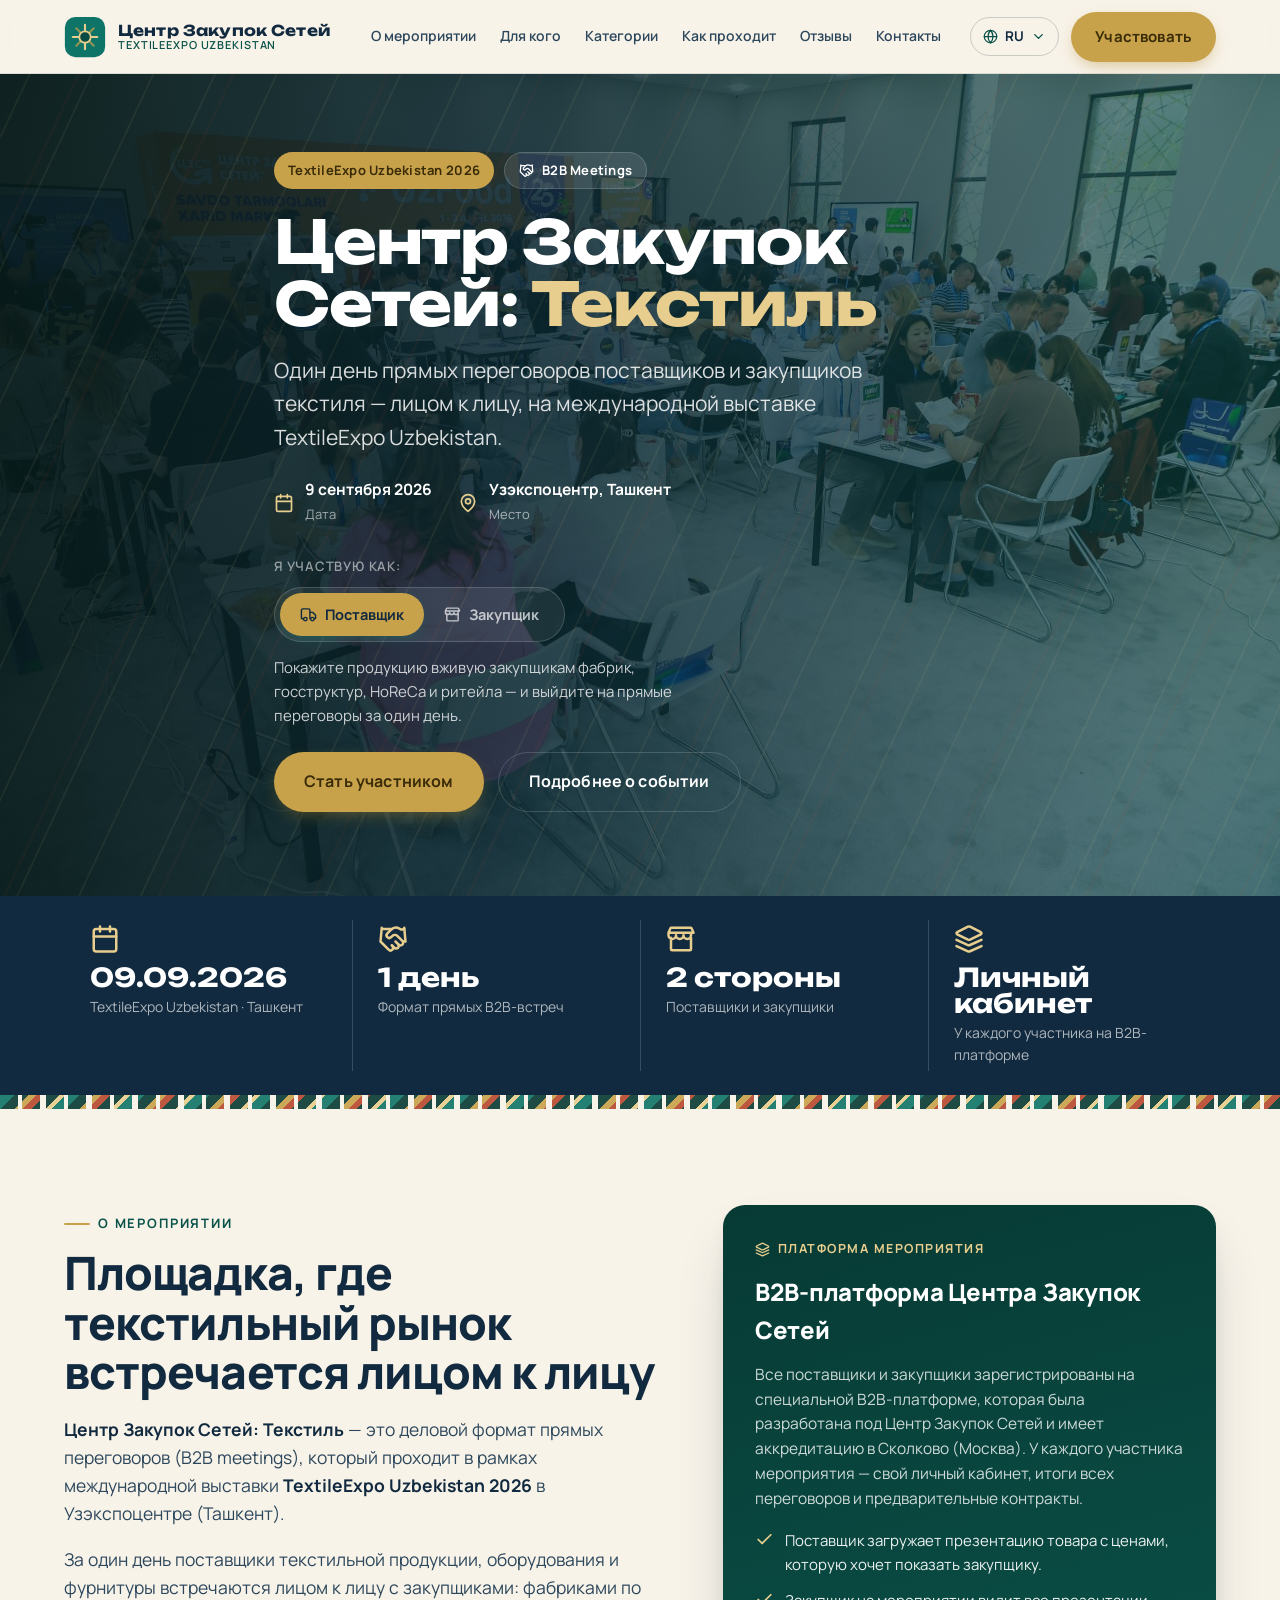
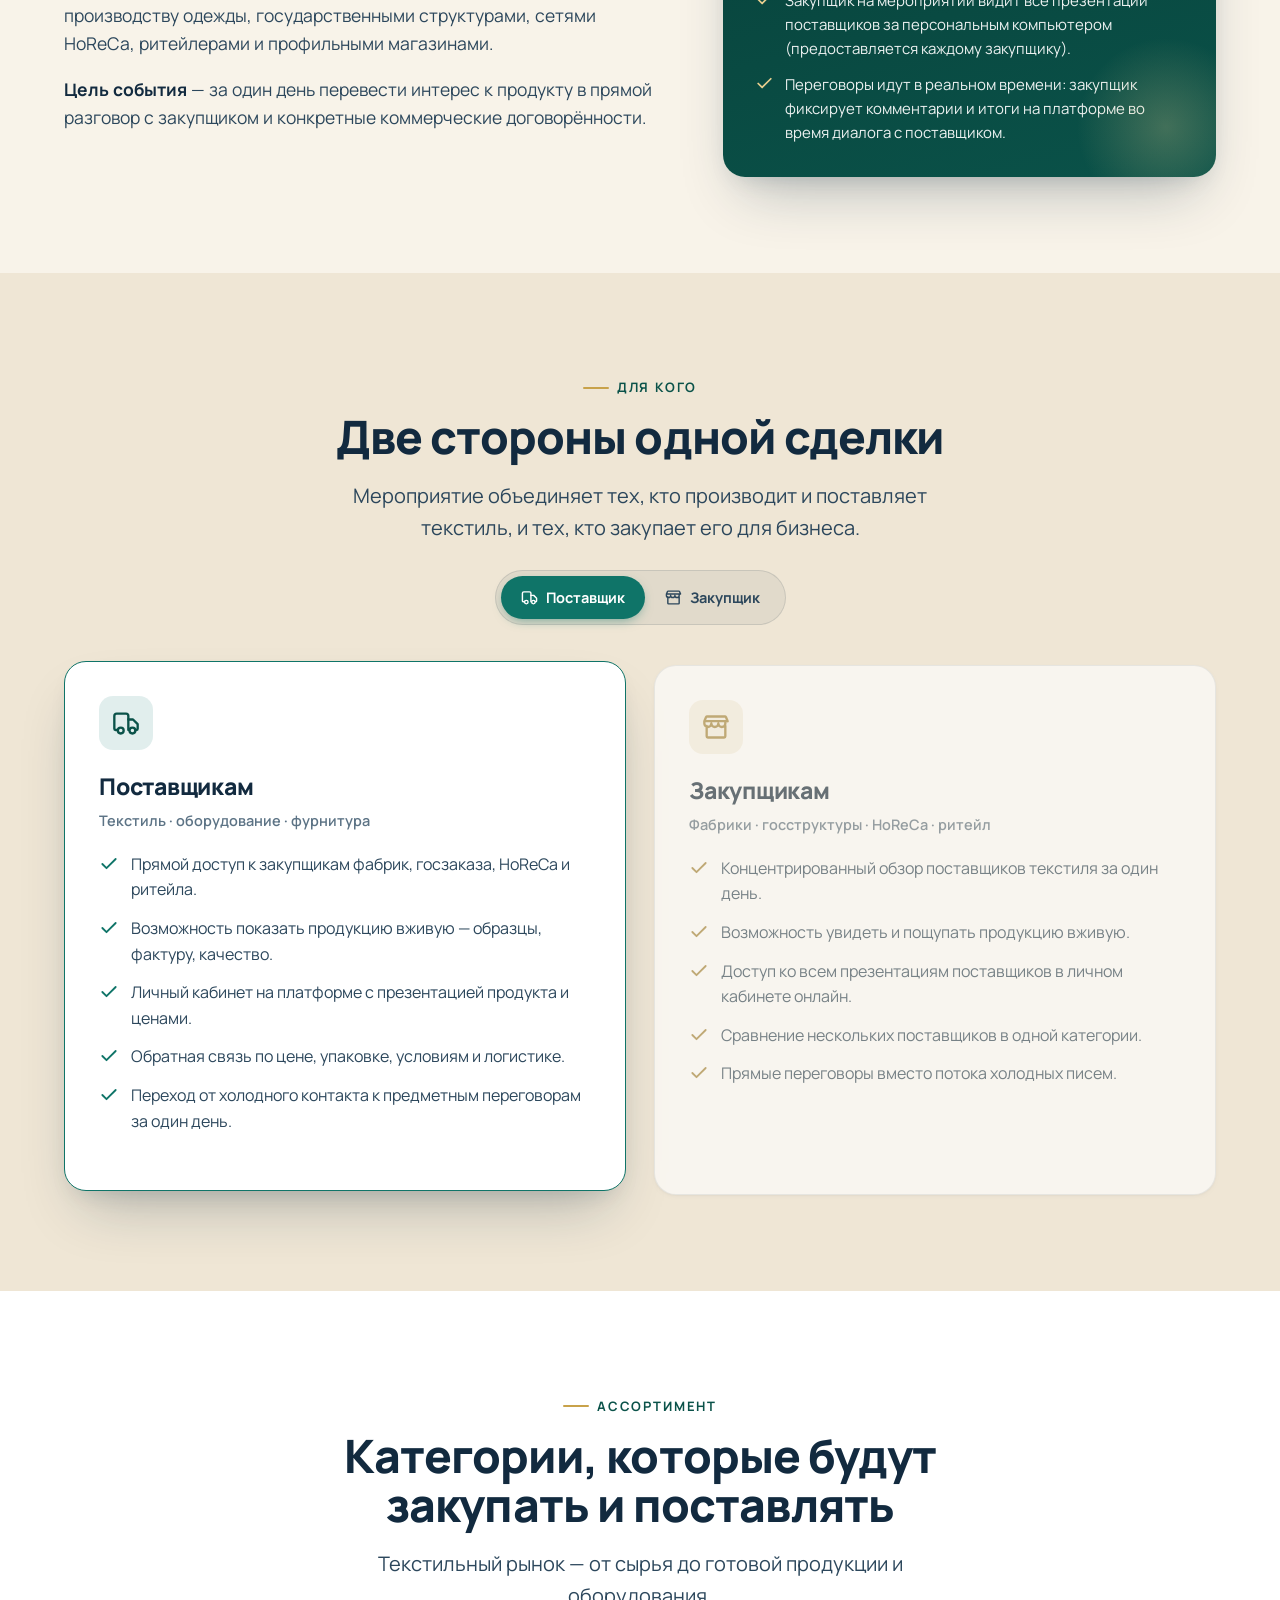
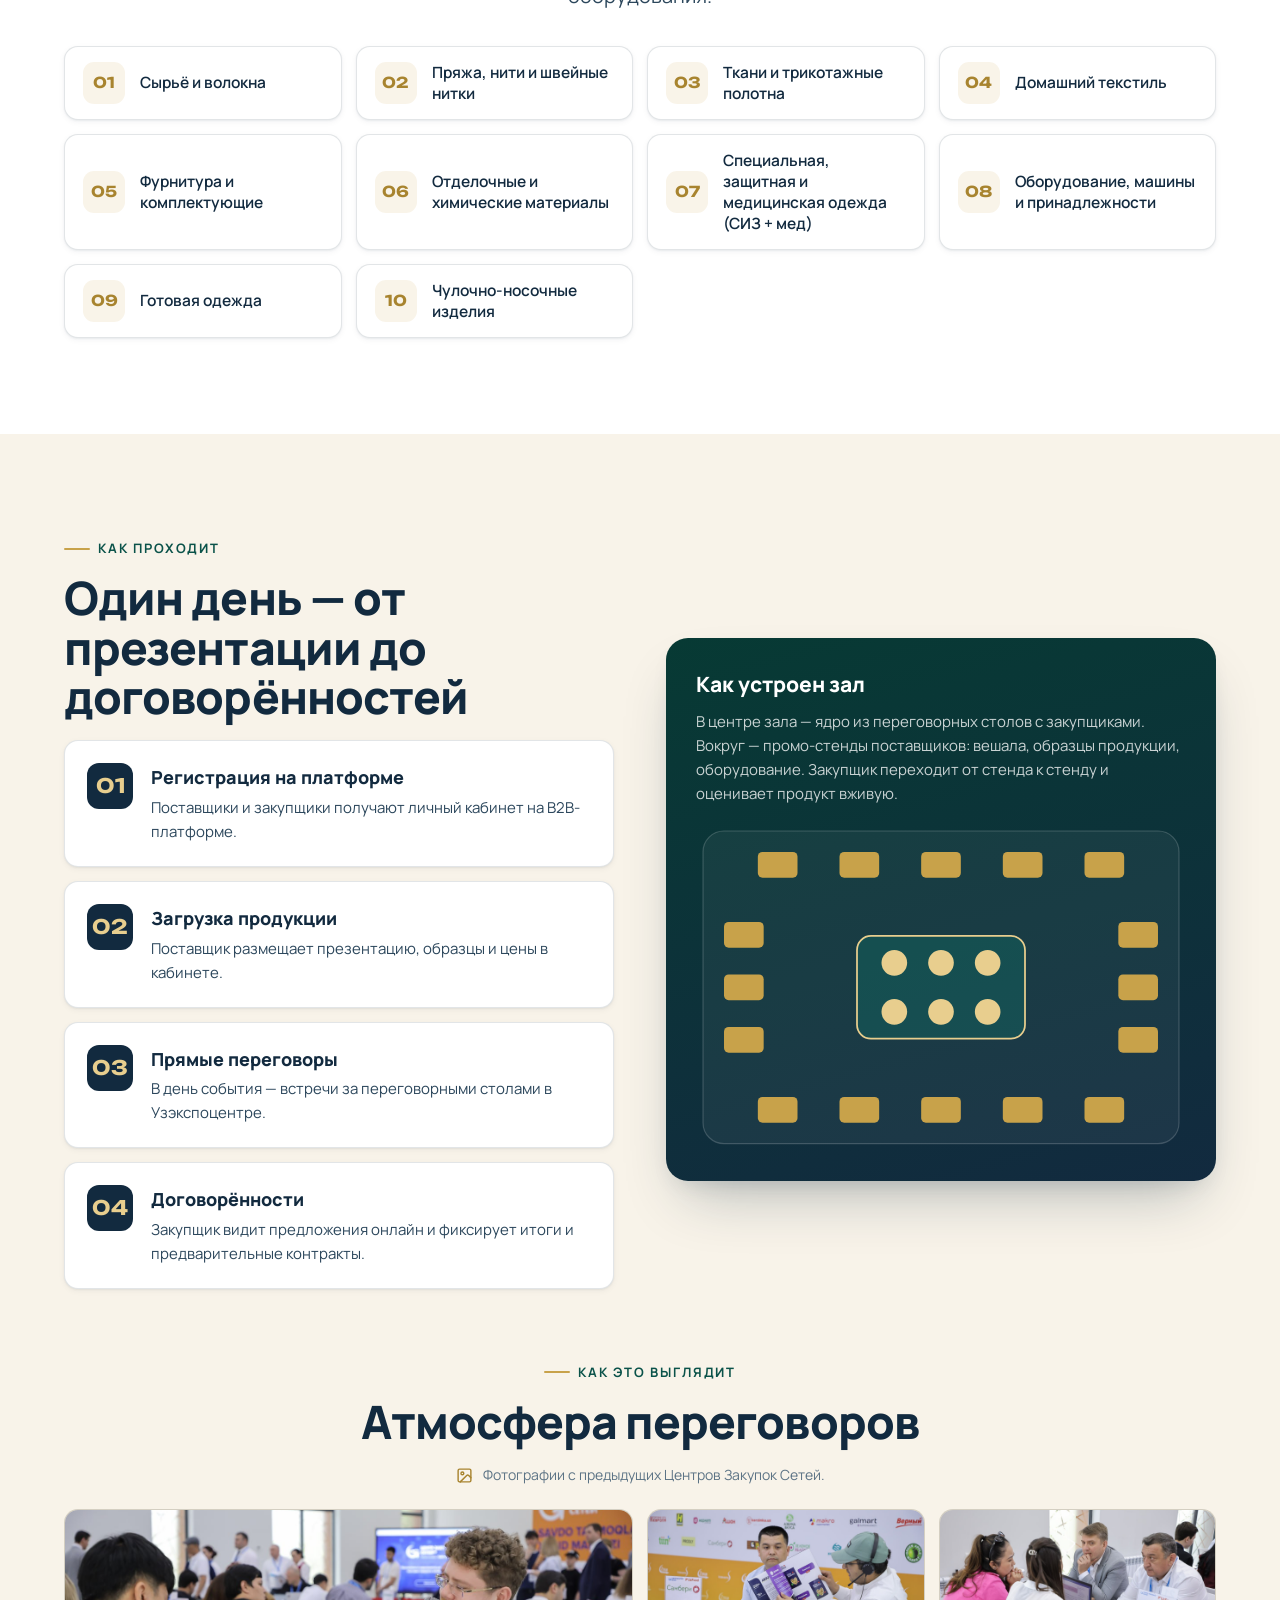
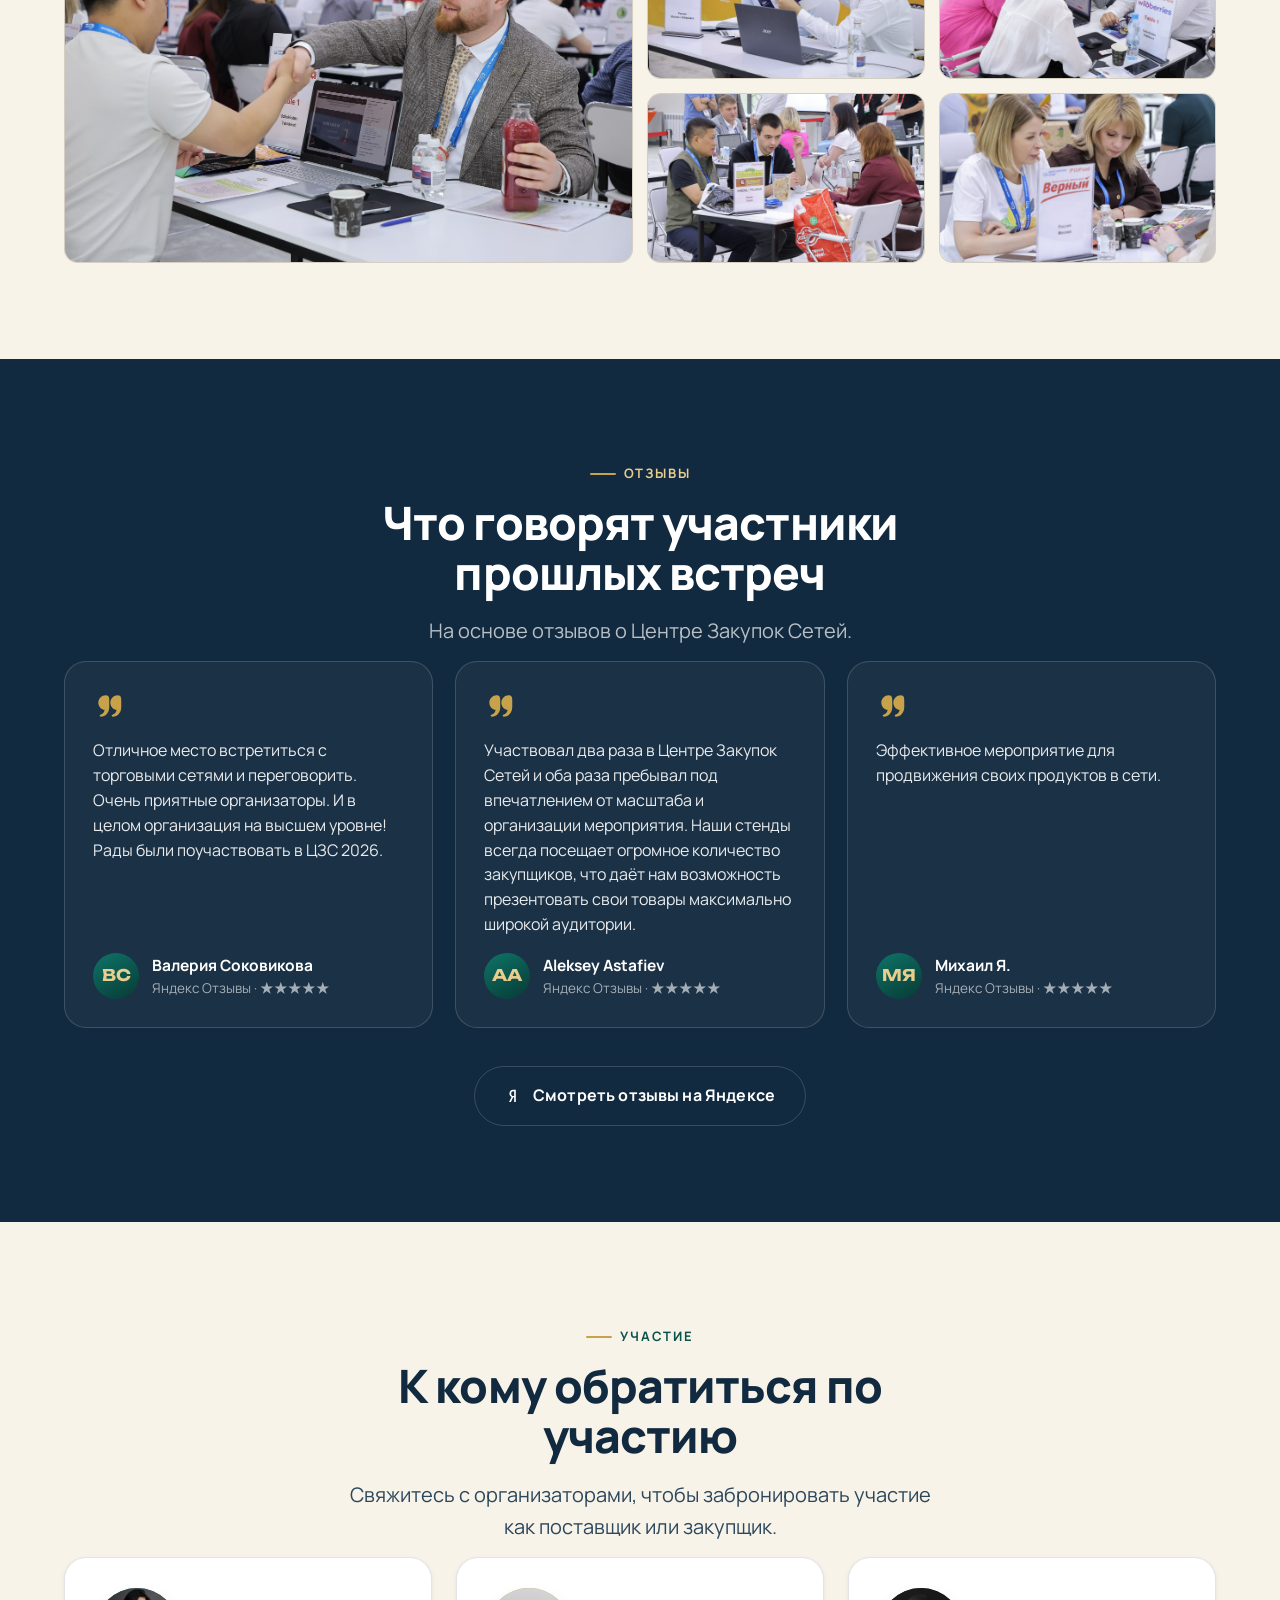
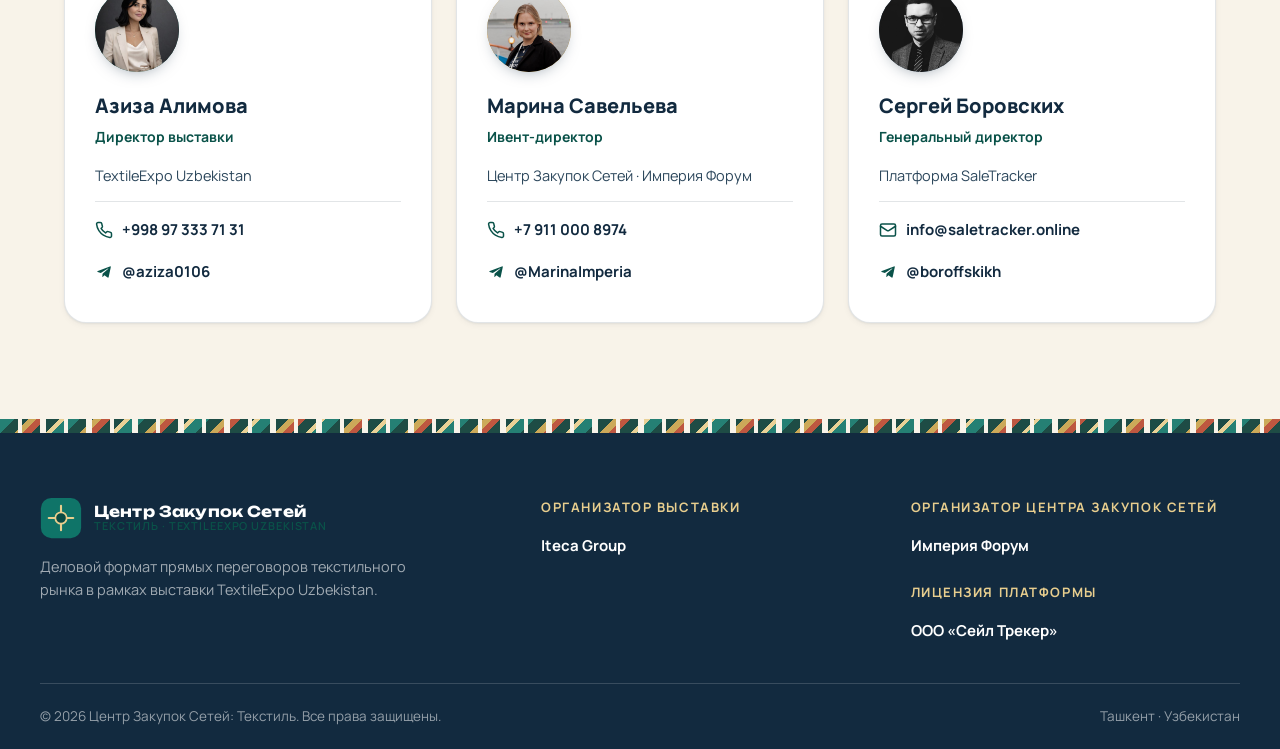
==== index.html @ 85d74a80 "Лендинг «Центр Закупок Сетей: Текстиль» — TextileExpo Uzbekistan 2026 Co-Authored-By: Claude Opus 4." ====
<!DOCTYPE html>
<html lang="ru">
<head>
  <meta charset="UTF-8">
  <meta name="viewport" content="width=device-width, initial-scale=1.0">
  <title data-i18n="meta.title">Центр Закупок Сетей: Текстиль — TextileExpo Uzbekistan 2026, Ташкент</title>
  <meta name="description" data-i18n="hero.slogan" content="Один день прямых переговоров поставщиков и закупщиков текстиля на международной выставке TextileExpo Uzbekistan, Ташкент.">
  <link rel="preconnect" href="https://fonts.googleapis.com">
  <link rel="preconnect" href="https://fonts.gstatic.com" crossorigin>
  <link href="https://fonts.googleapis.com/css2?family=Manrope:wght@400;500;600;700;800&family=Unbounded:wght@600;700&family=Noto+Sans+SC:wght@400;500;700&display=swap" rel="stylesheet">
  <link rel="stylesheet" href="css/styles.css">
</head>
<body>

<!-- ░░░░░░░░░░ SVG ICON SPRITE ░░░░░░░░░░ -->
<svg width="0" height="0" style="position:absolute" aria-hidden="true">
  <symbol id="i-check" viewBox="0 0 24 24" fill="none" stroke="currentColor" stroke-width="2.2" stroke-linecap="round" stroke-linejoin="round"><path d="M20 6 9 17l-5-5"/></symbol>
  <symbol id="i-arrow" viewBox="0 0 24 24" fill="none" stroke="currentColor" stroke-width="2.2" stroke-linecap="round" stroke-linejoin="round"><path d="M5 12h14M13 6l6 6-6 6"/></symbol>
  <symbol id="i-calendar" viewBox="0 0 24 24" fill="none" stroke="currentColor" stroke-width="2" stroke-linecap="round" stroke-linejoin="round"><rect x="3" y="4" width="18" height="18" rx="2"/><path d="M16 2v4M8 2v4M3 10h18"/></symbol>
  <symbol id="i-pin" viewBox="0 0 24 24" fill="none" stroke="currentColor" stroke-width="2" stroke-linecap="round" stroke-linejoin="round"><path d="M20 10c0 6-8 12-8 12s-8-6-8-12a8 8 0 0 1 16 0Z"/><circle cx="12" cy="10" r="3"/></symbol>
  <symbol id="i-handshake" viewBox="0 0 24 24" fill="none" stroke="currentColor" stroke-width="2" stroke-linecap="round" stroke-linejoin="round"><path d="m11 17 2 2a1 1 0 1 0 3-3"/><path d="m14 14 2.5 2.5a1 1 0 1 0 3-3l-3.88-3.88a3 3 0 0 0-4.24 0l-.88.88a1 1 0 1 1-3-3l2.81-2.81a5.79 5.79 0 0 1 7.06-.87l.47.28a2 2 0 0 0 1.42.25L21 4"/><path d="m21 3 1 11h-2M3 3 2 14l6.5 6.5a1 1 0 1 0 3-3M3 4h8"/></symbol>
  <symbol id="i-layers" viewBox="0 0 24 24" fill="none" stroke="currentColor" stroke-width="2" stroke-linecap="round" stroke-linejoin="round"><path d="m12.83 2.18 8.6 4.3a1 1 0 0 1 0 1.79l-8.6 4.3a2 2 0 0 1-1.66 0l-8.6-4.3a1 1 0 0 1 0-1.79l8.6-4.3a2 2 0 0 1 1.66 0Z"/><path d="m22 17.65-9.17 4.16a2 2 0 0 1-1.66 0L2 17.65M22 12.65l-9.17 4.16a2 2 0 0 1-1.66 0L2 12.65"/></symbol>
  <symbol id="i-phone" viewBox="0 0 24 24" fill="none" stroke="currentColor" stroke-width="2" stroke-linecap="round" stroke-linejoin="round"><path d="M22 16.92v3a2 2 0 0 1-2.18 2 19.79 19.79 0 0 1-8.63-3.07 19.5 19.5 0 0 1-6-6 19.79 19.79 0 0 1-3.07-8.67A2 2 0 0 1 4.11 2h3a2 2 0 0 1 2 1.72c.13.96.36 1.9.7 2.81a2 2 0 0 1-.45 2.11L8.09 9.91a16 16 0 0 0 6 6l1.27-1.27a2 2 0 0 1 2.11-.45c.91.34 1.85.57 2.81.7A2 2 0 0 1 22 16.92Z"/></symbol>
  <symbol id="i-mail" viewBox="0 0 24 24" fill="none" stroke="currentColor" stroke-width="2" stroke-linecap="round" stroke-linejoin="round"><rect x="2" y="4" width="20" height="16" rx="2"/><path d="m22 7-8.97 5.7a1.94 1.94 0 0 1-2.06 0L2 7"/></symbol>
  <symbol id="i-telegram" viewBox="0 0 24 24" fill="currentColor"><path d="M9.78 18.65l.28-4.23 7.68-6.92c.34-.31-.07-.46-.52-.19L7.74 13.3 3.64 12c-.88-.25-.89-.86.2-1.3l15.97-6.16c.73-.33 1.43.18 1.15 1.3l-2.72 12.81c-.19.91-.74 1.13-1.5.71L12.6 16.3l-1.99 1.93c-.23.23-.42.42-.83.42z"/></symbol>
  <symbol id="i-image" viewBox="0 0 24 24" fill="none" stroke="currentColor" stroke-width="2" stroke-linecap="round" stroke-linejoin="round"><rect x="3" y="3" width="18" height="18" rx="2"/><circle cx="9" cy="9" r="2"/><path d="m21 15-3.09-3.09a2 2 0 0 0-2.82 0L6 21"/></symbol>
  <symbol id="i-quote" viewBox="0 0 24 24" fill="currentColor"><path d="M9.5 4C6.5 4 4 6.5 4 9.5c0 2.7 2 5 4.7 5.4-.2 2-1.4 3.2-3.2 3.6-.4.1-.6.5-.5.9.1.3.4.6.8.6 3.6 0 6.4-2.9 6.4-7.5V9.5C12.2 6.5 12.5 4 9.5 4Zm9 0C15.5 4 13 6.5 13 9.5c0 2.7 2 5 4.7 5.4-.2 2-1.4 3.2-3.2 3.6-.4.1-.6.5-.5.9.1.3.4.6.8.6 3.6 0 6.4-2.9 6.4-7.5V9.5C21.2 6.5 21.5 4 18.5 4Z"/></symbol>
  <symbol id="i-globe" viewBox="0 0 24 24" fill="none" stroke="currentColor" stroke-width="2" stroke-linecap="round" stroke-linejoin="round"><circle cx="12" cy="12" r="10"/><path d="M2 12h20M12 2a15.3 15.3 0 0 1 4 10 15.3 15.3 0 0 1-4 10 15.3 15.3 0 0 1-4-10 15.3 15.3 0 0 1 4-10Z"/></symbol>
  <symbol id="i-chevron" viewBox="0 0 24 24" fill="none" stroke="currentColor" stroke-width="2.2" stroke-linecap="round" stroke-linejoin="round"><path d="m6 9 6 6 6-6"/></symbol>
  <symbol id="i-menu" viewBox="0 0 24 24" fill="none" stroke="currentColor" stroke-width="2.2" stroke-linecap="round" stroke-linejoin="round"><path d="M4 6h16M4 12h16M4 18h16"/></symbol>
  <symbol id="i-close" viewBox="0 0 24 24" fill="none" stroke="currentColor" stroke-width="2.2" stroke-linecap="round" stroke-linejoin="round"><path d="M18 6 6 18M6 6l12 12"/></symbol>
  <symbol id="i-truck" viewBox="0 0 24 24" fill="none" stroke="currentColor" stroke-width="2" stroke-linecap="round" stroke-linejoin="round"><path d="M14 18V6a2 2 0 0 0-2-2H4a2 2 0 0 0-2 2v11a1 1 0 0 0 1 1h2"/><path d="M14 9h4l4 4v4a1 1 0 0 1-1 1h-1"/><circle cx="7.5" cy="18.5" r="2.5"/><circle cx="17.5" cy="18.5" r="2.5"/></symbol>
  <symbol id="i-store" viewBox="0 0 24 24" fill="none" stroke="currentColor" stroke-width="2" stroke-linecap="round" stroke-linejoin="round"><path d="m2 7 1.5-3.5A1 1 0 0 1 4.4 3h15.2a1 1 0 0 1 .9.5L22 7M2 7v2a3 3 0 0 0 6 0 3 3 0 0 0 6 0 3 3 0 0 0 6 0V7M2 7h20M4 11v9a1 1 0 0 0 1 1h14a1 1 0 0 0 1-1v-9"/></symbol>
</svg>

<!-- ░░░░░░░░░░ HEADER ░░░░░░░░░░ -->
<header class="site-header" id="header">
  <div class="container header-inner">
    <a href="#top" class="brand" aria-label="Центр Закупок Сетей: Текстиль">
      <svg class="brand__mark" viewBox="0 0 48 48" aria-hidden="true">
        <rect x="1" y="1" width="46" height="46" rx="12" fill="#0F7468"/>
        <path d="M10 24h28M24 10v28" stroke="#E8CE8E" stroke-width="2.4" stroke-linecap="round"/>
        <path d="M14 14l20 20M34 14 14 34" stroke="#C8A24A" stroke-width="2.4" stroke-linecap="round" opacity=".7"/>
        <circle cx="24" cy="24" r="6.5" fill="#0A4A44" stroke="#E8CE8E" stroke-width="2"/>
      </svg>
      <span class="brand__text">
        <span class="brand__title">Центр Закупок Сетей</span>
        <span class="brand__sub">TextileExpo Uzbekistan</span>
      </span>
    </a>

    <nav class="nav" aria-label="Основная навигация">
      <a href="#about" data-i18n="nav.about">О мероприятии</a>
      <a href="#audience" data-i18n="nav.audience">Для кого</a>
      <a href="#categories" data-i18n="nav.cats">Категории</a>
      <a href="#how" data-i18n="nav.how">Как проходит</a>
      <a href="#reviews" data-i18n="nav.reviews">Отзывы</a>
      <a href="#contacts" data-i18n="nav.contacts">Контакты</a>
    </nav>

    <div class="header-tools">
      <div class="lang" id="lang">
        <button class="lang__btn" id="langBtn" aria-haspopup="true" aria-expanded="false">
          <svg aria-hidden="true"><use href="#i-globe"/></svg>
          <span id="langCurrent">RU</span>
          <svg class="lang__chev" aria-hidden="true"><use href="#i-chevron"/></svg>
        </button>
        <div class="lang__menu" id="langMenu" role="menu">
          <button class="lang__opt" data-lang="uz" role="menuitem">Oʻzbekcha <small>UZ</small></button>
          <button class="lang__opt" data-lang="ru" role="menuitem">Русский <small>RU</small></button>
          <button class="lang__opt" data-lang="zh" role="menuitem">中文 <small>ZH</small></button>
          <button class="lang__opt" data-lang="en" role="menuitem">English <small>EN</small></button>
        </div>
      </div>
      <a href="#contacts" class="btn btn--primary" data-i18n="nav.cta">Участвовать</a>
      <button class="burger" id="burger" aria-label="Меню"><svg aria-hidden="true"><use href="#i-menu"/></svg></button>
    </div>
  </div>
</header>

<!-- ░░░░░░░░░░ MOBILE MENU ░░░░░░░░░░ -->
<div class="mobile-menu" id="mobileMenu">
  <div class="mobile-menu__scrim" data-close></div>
  <div class="mobile-menu__panel">
    <div class="mobile-menu__head">
      <span class="brand__title">Меню</span>
      <button class="mobile-menu__close" data-close aria-label="Закрыть"><svg aria-hidden="true"><use href="#i-close"/></svg></button>
    </div>
    <nav>
      <a href="#about" data-close data-i18n="nav.about">О мероприятии</a>
      <a href="#audience" data-close data-i18n="nav.audience">Для кого</a>
      <a href="#categories" data-close data-i18n="nav.cats">Категории</a>
      <a href="#how" data-close data-i18n="nav.how">Как проходит</a>
      <a href="#reviews" data-close data-i18n="nav.reviews">Отзывы</a>
      <a href="#contacts" data-close data-i18n="nav.contacts">Контакты</a>
    </nav>
    <a href="#contacts" class="btn btn--primary mobile-menu__cta" data-close data-i18n="nav.cta">Участвовать</a>
  </div>
</div>

<main id="top">

<!-- ░░░░░░░░░░ HERO ░░░░░░░░░░ -->
<section class="hero">
  <img class="hero__bg" src="img/hero.jpg" alt="" onerror="this.remove()">
  <div class="hero__overlay" aria-hidden="true"></div>
  <div class="container hero__inner">
    <div class="hero__copy">
      <div class="hero__badges reveal">
        <span class="chip chip--gold" data-i18n="hero.badge1">TextileExpo Uzbekistan 2026</span>
        <span class="chip chip--glass"><svg aria-hidden="true"><use href="#i-handshake"/></svg><span data-i18n="hero.badge2">B2B Meetings</span></span>
      </div>
      <h1 class="reveal" data-d="1"><span data-i18n="hero.title">Центр Закупок Сетей:</span> <span class="accent" data-i18n="hero.titleAccent">Текстиль</span></h1>
      <p class="hero__slogan reveal" data-d="1" data-i18n="hero.slogan">Один день прямых переговоров поставщиков и закупщиков текстиля.</p>

      <div class="hero__meta reveal" data-d="2">
        <div class="hero__meta-item">
          <svg aria-hidden="true"><use href="#i-calendar"/></svg>
          <div><b data-i18n="hero.dateVal">9 сентября 2026</b><span data-i18n="hero.dateLabel">Дата</span></div>
        </div>
        <div class="hero__meta-item">
          <svg aria-hidden="true"><use href="#i-pin"/></svg>
          <div><b data-i18n="hero.placeVal">Узэкспоцентр, Ташкент</b><span data-i18n="hero.placeLabel">Место</span></div>
        </div>
      </div>

      <div class="hero__role reveal" data-d="2">
        <div class="hero__role-label" data-i18n="hero.roleLabel">Я участвую как:</div>
        <div class="role-toggle role-toggle--onDark" id="roleToggle" role="group" aria-label="Роль">
          <span class="role-toggle__pill" id="rolePill"></span>
          <button class="role-toggle__btn" data-role="supplier" aria-pressed="true"><svg aria-hidden="true"><use href="#i-truck"/></svg><span data-i18n="hero.roleSupplier">Поставщик</span></button>
          <button class="role-toggle__btn" data-role="buyer" aria-pressed="false"><svg aria-hidden="true"><use href="#i-store"/></svg><span data-i18n="hero.roleBuyer">Закупщик</span></button>
        </div>
        <p class="hero__role-hint" id="roleHint" data-i18n="hero.hintSupplier"></p>
      </div>

      <div class="hero__cta reveal" data-d="3">
        <a href="#contacts" class="btn btn--primary btn--lg" data-i18n="hero.cta">Стать участником</a>
        <a href="#about" class="btn btn--onDark btn--lg" data-i18n="hero.cta2">Подробнее о событии</a>
      </div>
    </div>
  </div>
</section>

<!-- ░░░░░░░░░░ FACT STRIP ░░░░░░░░░░ -->
<section class="facts">
  <div class="container">
    <div class="facts__grid" id="factsGrid"></div>
  </div>
</section>
<div class="ikat-band" aria-hidden="true"></div>

<!-- ░░░░░░░░░░ ABOUT ░░░░░░░░░░ -->
<section class="section about" id="about">
  <div class="container about__grid">
    <div class="about__copy reveal">
      <span class="eyebrow" data-i18n="about.eyebrow">О мероприятии</span>
      <h2 class="section-title" data-i18n="about.title">Площадка прямых переговоров</h2>
      <div class="about__body">
        <p data-i18n-html="about.p1"></p>
        <p data-i18n-html="about.p2"></p>
        <p data-i18n-html="about.p3"></p>
      </div>
    </div>
    <aside class="platform-card reveal" data-d="1">
      <span class="platform-card__tag"><svg width="15" height="15" aria-hidden="true"><use href="#i-layers"/></svg><span data-i18n="about.platform.tag">Платформа</span></span>
      <h3 data-i18n="about.platform.title">SaleTracker</h3>
      <p data-i18n="about.platform.desc"></p>
      <ul>
        <li><svg aria-hidden="true"><use href="#i-check"/></svg><span data-i18n="about.platform.li1"></span></li>
        <li><svg aria-hidden="true"><use href="#i-check"/></svg><span data-i18n="about.platform.li2"></span></li>
        <li><svg aria-hidden="true"><use href="#i-check"/></svg><span data-i18n="about.platform.li3"></span></li>
      </ul>
    </aside>
  </div>
</section>

<!-- ░░░░░░░░░░ AUDIENCE ░░░░░░░░░░ -->
<section class="section audience" id="audience">
  <div class="container">
    <div class="audience__head reveal">
      <span class="eyebrow" style="display:inline-flex" data-i18n="aud.eyebrow">Для кого</span>
      <h2 class="section-title" data-i18n="aud.title">Две стороны одной сделки</h2>
      <p class="section-lead" data-i18n="aud.lead"></p>
    </div>
    <div class="audience__toggle reveal" data-d="1">
      <div class="role-toggle" id="roleToggle2" role="group" aria-label="Роль">
        <span class="role-toggle__pill" id="rolePill2"></span>
        <button class="role-toggle__btn" data-role="supplier" aria-pressed="true"><svg aria-hidden="true"><use href="#i-truck"/></svg><span data-i18n="hero.roleSupplier">Поставщик</span></button>
        <button class="role-toggle__btn" data-role="buyer" aria-pressed="false"><svg aria-hidden="true"><use href="#i-store"/></svg><span data-i18n="hero.roleBuyer">Закупщик</span></button>
      </div>
    </div>

    <div class="aud-grid" id="audGrid" data-active="supplier">
      <article class="aud-card aud-card--supplier reveal">
        <div class="aud-card__icon"><svg aria-hidden="true"><use href="#i-truck"/></svg></div>
        <h3 data-i18n="aud.supplier.title">Поставщикам</h3>
        <p class="aud-card__sub" data-i18n="aud.supplier.sub"></p>
        <ul id="supplierList"></ul>
      </article>
      <article class="aud-card aud-card--buyer reveal" data-d="1">
        <div class="aud-card__icon"><svg aria-hidden="true"><use href="#i-store"/></svg></div>
        <h3 data-i18n="aud.buyer.title">Закупщикам</h3>
        <p class="aud-card__sub" data-i18n="aud.buyer.sub"></p>
        <ul id="buyerList"></ul>
      </article>
    </div>
  </div>
</section>

<!-- ░░░░░░░░░░ CATEGORIES ░░░░░░░░░░ -->
<section class="section categories" id="categories">
  <div class="container">
    <div class="categories__head reveal">
      <span class="eyebrow" style="display:inline-flex" data-i18n="cats.eyebrow">Ассортимент</span>
      <h2 class="section-title" data-i18n="cats.title">Категории, которые будут закупать и поставлять</h2>
      <p class="section-lead" style="margin-inline:auto" data-i18n="cats.lead"></p>
    </div>
    <ol class="cat-grid reveal" data-d="1" id="catsGrid"></ol>
  </div>
</section>

<!-- ░░░░░░░░░░ HOW IT WORKS ░░░░░░░░░░ -->
<section class="section how" id="how">
  <div class="container">
    <div class="how__grid">
      <div class="reveal">
        <span class="eyebrow" data-i18n="how.eyebrow">Как проходит</span>
        <h2 class="section-title" data-i18n="how.title">Один день — от презентации до договорённостей</h2>
        <div class="steps" id="stepsList"></div>
      </div>
      <div class="hall reveal" data-d="1">
        <h3 data-i18n="how.hall.title">Как устроен зал</h3>
        <p data-i18n="how.hall.desc"></p>
        <svg class="hall__map" viewBox="0 0 420 280" xmlns="http://www.w3.org/2000/svg" role="img">
          <rect x="6" y="6" width="408" height="268" rx="18" fill="rgba(255,255,255,.05)" stroke="rgba(255,255,255,.18)"/>
          <!-- perimeter supplier stands (symmetric on both axes) -->
          <g fill="#C8A24A">
            <!-- top row -->
            <rect x="53" y="24" width="34" height="22" rx="4"/><rect x="123" y="24" width="34" height="22" rx="4"/><rect x="193" y="24" width="34" height="22" rx="4"/><rect x="263" y="24" width="34" height="22" rx="4"/><rect x="333" y="24" width="34" height="22" rx="4"/>
            <!-- bottom row -->
            <rect x="53" y="234" width="34" height="22" rx="4"/><rect x="123" y="234" width="34" height="22" rx="4"/><rect x="193" y="234" width="34" height="22" rx="4"/><rect x="263" y="234" width="34" height="22" rx="4"/><rect x="333" y="234" width="34" height="22" rx="4"/>
            <!-- left column -->
            <rect x="24" y="84" width="34" height="22" rx="4"/><rect x="24" y="129" width="34" height="22" rx="4"/><rect x="24" y="174" width="34" height="22" rx="4"/>
            <!-- right column -->
            <rect x="362" y="84" width="34" height="22" rx="4"/><rect x="362" y="129" width="34" height="22" rx="4"/><rect x="362" y="174" width="34" height="22" rx="4"/>
          </g>
          <!-- center buyer core -->
          <rect x="138" y="96" width="144" height="88" rx="12" fill="rgba(15,116,104,.35)" stroke="#E8CE8E" stroke-width="1.5"/>
          <g fill="#E8CE8E">
            <circle cx="170" cy="119" r="11"/><circle cx="210" cy="119" r="11"/><circle cx="250" cy="119" r="11"/>
            <circle cx="170" cy="161" r="11"/><circle cx="210" cy="161" r="11"/><circle cx="250" cy="161" r="11"/>
          </g>
        </svg>
      </div>
    </div>

    <!-- Gallery -->
    <div class="gallery reveal">
      <div style="text-align:center">
        <span class="eyebrow" style="display:inline-flex" data-i18n="how.gallery.eyebrow">Как это выглядит</span>
        <h2 class="section-title" data-i18n="how.gallery.title">Атмосфера переговоров</h2>
      </div>
      <p class="gallery__note"><svg aria-hidden="true"><use href="#i-image"/></svg><span data-i18n="how.gallery.note"></span></p>
      <div class="gallery__grid" id="galleryGrid"></div>
    </div>
  </div>
</section>

<!-- ░░░░░░░░░░ REVIEWS ░░░░░░░░░░ -->
<section class="section reviews" id="reviews">
  <div class="container">
    <div class="reveal" style="text-align:center;max-width:64ch;margin-inline:auto">
      <span class="eyebrow eyebrow--onDark" style="display:inline-flex" data-i18n="reviews.eyebrow">Отзывы</span>
      <h2 class="section-title" data-i18n="reviews.title">Что говорят участники</h2>
      <p class="section-lead" style="color:rgba(255,255,255,.7);margin-inline:auto" data-i18n="reviews.note"></p>
    </div>
    <div class="reviews__grid" id="reviewsGrid"></div>
    <div class="reveal" style="text-align:center;margin-top:38px">
      <a href="https://yandex.ru/maps/org/tsentr_zakupok_setey/81631382658/?ll=30.430538%2C59.939640&z=16" class="btn btn--onDark btn--lg" target="_blank" rel="noopener">
        <svg aria-hidden="true" viewBox="0 0 24 24" width="18" height="18" fill="currentColor"><path d="M13.3 3.5h-2.2c-3 0-5.2 2-5.2 5 0 2.2 1 3.5 2.9 4.7L5.4 20h2.5l3-6.2h1.3V20h2.2V3.5h-1.1zm-1.1 8.4h-1c-1.6 0-2.9-.8-2.9-3 0-2.1 1.2-3.1 2.9-3.1h1v6.1z"/></svg>
        <span data-i18n="reviews.cta">Смотреть отзывы на Яндексе</span>
      </a>
    </div>
  </div>
</section>

<!-- ░░░░░░░░░░ CONTACTS ░░░░░░░░░░ -->
<section class="section contacts" id="contacts">
  <div class="container">
    <div class="reveal" style="text-align:center;max-width:60ch;margin-inline:auto">
      <span class="eyebrow" style="display:inline-flex" data-i18n="contacts.eyebrow">Участие</span>
      <h2 class="section-title" data-i18n="contacts.title">К кому обратиться</h2>
      <p class="section-lead" style="margin-inline:auto" data-i18n="contacts.lead"></p>
    </div>
    <div class="contacts__grid" id="contactsGrid"></div>
  </div>
</section>

</main>

<!-- ░░░░░░░░░░ FOOTER ░░░░░░░░░░ -->
<div class="ikat-band" aria-hidden="true"></div>
<footer class="site-footer">
  <div class="container footer-top">
    <div class="footer-brand">
      <a href="#top" class="brand">
        <svg class="brand__mark" viewBox="0 0 48 48" aria-hidden="true">
          <rect x="1" y="1" width="46" height="46" rx="12" fill="#0F7468"/>
          <path d="M10 24h28M24 10v28" stroke="#E8CE8E" stroke-width="2.4" stroke-linecap="round"/>
          <circle cx="24" cy="24" r="6.5" fill="#0A4A44" stroke="#E8CE8E" stroke-width="2"/>
        </svg>
        <span class="brand__text"><span class="brand__title">Центр Закупок Сетей</span><span class="brand__sub">Текстиль · TextileExpo Uzbekistan</span></span>
      </a>
      <p data-i18n="footer.tagline"></p>
    </div>
    <div class="footer-col">
      <h4 data-i18n="footer.col1">Организатор выставки</h4>
      <ul id="footerCol1"></ul>
    </div>
    <div class="footer-col">
      <h4 data-i18n="footer.col2">Организатор Центра Закупок Сетей</h4>
      <ul id="footerCol2"></ul>
      <h4 style="margin-top:24px" data-i18n="footer.col3">Лицензия платформы</h4>
      <ul id="footerCol3"></ul>
    </div>
  </div>
  <div class="container footer-bottom">
    <span data-i18n="footer.rights">© 2026 Центр Закупок Сетей: Текстиль. Все права защищены.</span>
    <span data-i18n="footer.place">Ташкент · Узбекистан</span>
  </div>
</footer>

<script src="js/i18n.js"></script>
<script src="js/main.js"></script>
</body>
</html>
---- css/styles.css ----
/* ════════════════════════════════════════════════════════════════
   Центр закупок сетей: Текстиль — UzTextile Expo, Tashkent 2026
   Landing page styles.
   Design direction: Uzbek ceramic teal + brass gold + ikat/cotton motif.
   Display: Unbounded (signature only) · Body/Heads: Manrope · CJK: Noto Sans SC
   ════════════════════════════════════════════════════════════════ */

:root{
  /* — Palette: Uzbek ceramic + ikat — */
  --ink:#122A3F;            /* deep teal-navy, authority text   */
  --ink-2:#2C475C;          /* secondary text                   */
  --ink-3:#5C7385;          /* muted text                       */
  --teal:#0F7468;           /* ceramic green-teal (primary)     */
  --teal-700:#0A5249;
  --teal-900:#073A34;
  --gold:#C8A24A;           /* brass / official gold (accent)   */
  --gold-600:#A8842F;
  --gold-300:#E8CE8E;
  --ikat-red:#B8472E;       /* ikat thread accent (decor only)  */
  --paper:#F8F3E9;          /* warm ivory base                  */
  --paper-2:#EFE6D5;        /* deeper ivory band                */
  --white:#FFFFFF;
  --card:#FFFFFF;

  --line:rgba(18,42,63,.12);
  --line-strong:rgba(18,42,63,.20);
  --line-onDark:rgba(255,255,255,.16);

  /* — Type — */
  --font-display:'Unbounded','Manrope','Noto Sans SC',sans-serif;
  --font:'Manrope','Noto Sans SC','Segoe UI',system-ui,sans-serif;

  /* — Spacing / radius / shadow — */
  --r-sm:8px; --r:14px; --r-lg:22px; --r-pill:999px;
  --shadow-sm:0 1px 2px rgba(18,42,63,.06), 0 2px 6px rgba(18,42,63,.05);
  --shadow:0 8px 24px -8px rgba(18,42,63,.18), 0 2px 8px rgba(18,42,63,.06);
  --shadow-lg:0 30px 60px -20px rgba(18,42,63,.30), 0 10px 24px -12px rgba(18,42,63,.18);
  --ring:0 0 0 3px rgba(15,116,104,.35);

  --maxw:1200px;
  --header-h:74px;
}

*,*::before,*::after{box-sizing:border-box;margin:0;padding:0}
html{scroll-behavior:smooth;-webkit-text-size-adjust:100%}
html{scroll-padding-top:calc(var(--header-h) + 16px)}
body{
  font-family:var(--font);
  color:var(--ink);
  background:var(--paper);
  line-height:1.6;
  font-size:17px;
  -webkit-font-smoothing:antialiased;
  text-rendering:optimizeLegibility;
  overflow-x:hidden;
}
img,svg{display:block;max-width:100%}
a{color:inherit;text-decoration:none}
button{font:inherit;color:inherit;cursor:pointer;background:none;border:none}
ul{list-style:none}
:focus-visible{outline:none;box-shadow:var(--ring);border-radius:var(--r-sm)}

/* lang-specific: tighten display for CJK (Unbounded lacks CJK glyphs) */
html[lang="zh"]{--font-display:'Manrope','Noto Sans SC',sans-serif}

/* ══════════ Layout helpers ══════════ */
.container{width:100%;max-width:var(--maxw);margin-inline:auto;padding-inline:24px}
.section{padding:96px 0}
.section--tight{padding:72px 0}
.eyebrow{
  display:inline-flex;align-items:center;gap:8px;
  font-size:13px;font-weight:700;letter-spacing:.14em;text-transform:uppercase;
  color:var(--teal-700);
}
.eyebrow::before{content:"";width:26px;height:2px;background:var(--gold);border-radius:2px}
.eyebrow--onDark{color:var(--gold-300)}
.eyebrow--onDark::before{background:var(--gold)}
.section-title{
  font-family:var(--font);
  font-weight:800;letter-spacing:-.02em;line-height:1.08;
  font-size:clamp(28px,4vw,46px);
  margin:14px 0 18px;
}
.section-lead{font-size:clamp(17px,1.7vw,20px);color:var(--ink-2);max-width:64ch}

/* ══════════ Buttons ══════════ */
.btn{
  display:inline-flex;align-items:center;justify-content:center;gap:10px;
  padding:13px 24px;border-radius:var(--r-pill);
  font-weight:700;font-size:15px;letter-spacing:.01em;
  transition:transform .18s ease, box-shadow .22s ease, background .2s ease, color .2s ease, border-color .2s ease;
  white-space:nowrap;
}
.btn svg{width:18px;height:18px}
.btn--primary{background:var(--gold);color:#3a2c08;box-shadow:0 6px 18px -6px rgba(168,132,47,.6)}
.btn--primary:hover{background:var(--gold-300);transform:translateY(-2px);box-shadow:0 12px 26px -8px rgba(168,132,47,.7)}
.btn--solid{background:var(--teal);color:#fff;box-shadow:0 6px 18px -6px rgba(15,116,104,.5)}
.btn--solid:hover{background:var(--teal-700);transform:translateY(-2px)}
.btn--ghost{border:1.5px solid var(--line-strong);color:var(--ink)}
.btn--ghost:hover{border-color:var(--teal);color:var(--teal-700);background:rgba(15,116,104,.05)}
.btn--onDark{border:1.5px solid var(--line-onDark);color:#fff}
.btn--onDark:hover{border-color:var(--gold);color:var(--gold-300);background:rgba(255,255,255,.05)}
.btn--lg{padding:16px 30px;font-size:16px}

/* ══════════ Ikat divider (signature) ══════════ */
.ikat-band{height:14px;width:100%;
  background:
    repeating-linear-gradient(135deg,
      var(--teal) 0 10px, var(--teal-900) 10px 20px,
      var(--gold) 20px 26px, var(--ikat-red) 26px 32px,
      var(--teal-900) 32px 42px, var(--gold-300) 42px 46px);
  mask:repeating-linear-gradient(90deg,#000 0 18px,transparent 18px 22px,#000 22px 40px,transparent 40px 46px);
  opacity:.9;
}

/* ══════════ Header ══════════ */
.site-header{
  position:sticky;top:0;z-index:60;
  height:var(--header-h);
  background:rgba(248,243,233,.82);
  backdrop-filter:saturate(140%) blur(12px);
  border-bottom:1px solid var(--line);
  transition:box-shadow .25s ease,background .25s ease;
}
.site-header.scrolled{box-shadow:var(--shadow-sm);background:rgba(248,243,233,.94)}
.header-inner{display:flex;align-items:center;gap:18px;height:100%}
.brand{display:flex;align-items:center;gap:12px;min-width:0}
.brand__mark{width:42px;height:42px;flex-shrink:0}
.brand__text{display:flex;flex-direction:column;line-height:1.05;min-width:0}
.brand__title{font-family:var(--font-display);font-weight:700;font-size:15px;letter-spacing:.01em;color:var(--ink);white-space:nowrap}
.brand__sub{font-size:11px;font-weight:600;letter-spacing:.08em;text-transform:uppercase;color:var(--teal-700);white-space:nowrap}

.nav{display:flex;align-items:center;gap:2px;margin-left:auto}
.nav a{
  padding:9px 11px;border-radius:var(--r-pill);font-size:14px;font-weight:600;color:var(--ink-2);
  white-space:nowrap;
  transition:color .18s ease,background .18s ease;
}
.nav a:hover{color:var(--teal-700);background:rgba(15,116,104,.08)}

.header-tools{display:flex;align-items:center;gap:12px}

/* Language switcher */
.lang{position:relative}
.lang__btn{
  display:flex;align-items:center;gap:7px;padding:8px 12px;border-radius:var(--r-pill);
  border:1px solid var(--line-strong);font-weight:700;font-size:13.5px;color:var(--ink);
  transition:border-color .18s ease,background .18s ease;
}
.lang__btn:hover{border-color:var(--teal);background:rgba(15,116,104,.05)}
.lang__btn svg{width:15px;height:15px;color:var(--teal-700)}
.lang__chev{transition:transform .2s ease}
.lang.open .lang__chev{transform:rotate(180deg)}
.lang__menu{
  position:absolute;right:0;top:calc(100% + 8px);min-width:170px;
  background:var(--white);border:1px solid var(--line);border-radius:var(--r);
  box-shadow:var(--shadow);padding:6px;
  opacity:0;visibility:hidden;transform:translateY(-6px);
  transition:opacity .18s ease,transform .18s ease,visibility .18s;
}
.lang.open .lang__menu{opacity:1;visibility:visible;transform:translateY(0)}
.lang__opt{display:flex;align-items:center;gap:10px;width:100%;padding:9px 12px;border-radius:var(--r-sm);font-weight:600;font-size:14px;text-align:left;transition:background .15s ease}
.lang__opt:hover{background:var(--paper-2)}
.lang__opt[aria-current="true"]{color:var(--teal-700);background:rgba(15,116,104,.08)}
.lang__opt small{margin-left:auto;color:var(--ink-3);font-weight:600}

.burger{display:none;width:44px;height:44px;border-radius:var(--r-sm);border:1px solid var(--line-strong);align-items:center;justify-content:center}
.burger svg{width:22px;height:22px}

/* ══════════ Role toggle (поставщик / закупщик) ══════════ */
.role-toggle{
  display:inline-flex;padding:5px;border-radius:var(--r-pill);
  background:rgba(18,42,63,.06);border:1px solid var(--line);
  position:relative;
}
.role-toggle--onDark{background:rgba(255,255,255,.08);border-color:var(--line-onDark)}
.role-toggle__btn{
  position:relative;z-index:2;display:inline-flex;align-items:center;gap:8px;
  padding:10px 20px;border-radius:var(--r-pill);font-weight:700;font-size:14.5px;
  color:var(--ink-2);transition:color .25s ease;
}
.role-toggle--onDark .role-toggle__btn{color:rgba(255,255,255,.7)}
.role-toggle__btn svg{width:17px;height:17px}
.role-toggle__btn[aria-pressed="true"]{color:#fff}
.role-toggle--onDark .role-toggle__btn[aria-pressed="true"]{color:var(--ink)}
.role-toggle__pill{
  position:absolute;z-index:1;top:5px;bottom:5px;border-radius:var(--r-pill);
  background:var(--teal);box-shadow:0 4px 12px -4px rgba(15,116,104,.6);
  transition:left .3s cubic-bezier(.4,.0,.2,1), width .3s cubic-bezier(.4,.0,.2,1), background .25s ease;
}
.role-toggle--onDark .role-toggle__pill{background:var(--gold)}

/* ══════════ Hero ══════════ */
.hero{position:relative;overflow:hidden;min-height:620px;display:flex;align-items:center;color:#fff;
  background:linear-gradient(135deg,#0c2235 0%, #0e2f3f 45%, #0a4a44 100%)}
.hero__bg{position:absolute;inset:0;width:100%;height:100%;object-fit:cover;z-index:0}
.hero__overlay{position:absolute;inset:0;z-index:1;pointer-events:none;
  background:linear-gradient(95deg, rgba(7,26,25,.95) 0%, rgba(9,38,46,.86) 40%, rgba(10,74,68,.58) 100%)}
.hero::before{ /* subtle ikat texture accent on the right edge */
  content:"";position:absolute;inset:0;z-index:2;opacity:.10;pointer-events:none;
  background-image:
    repeating-linear-gradient(115deg,transparent 0 26px,rgba(232,206,142,.6) 26px 28px,transparent 28px 56px),
    repeating-linear-gradient(115deg,transparent 0 70px,rgba(184,71,46,.5) 70px 73px,transparent 73px 140px);
}
.hero__inner{position:relative;z-index:3;max-width:780px;padding-top:78px;padding-bottom:84px}
.hero__badges{display:flex;flex-wrap:wrap;gap:10px;margin-bottom:22px}
.chip{display:inline-flex;align-items:center;gap:8px;padding:7px 14px;border-radius:var(--r-pill);font-size:13px;font-weight:700;letter-spacing:.02em}
.chip--glass{background:rgba(255,255,255,.10);border:1px solid var(--line-onDark);color:#fff}
.chip--gold{background:var(--gold);color:#3a2c08}
.chip svg{width:15px;height:15px}
.hero h1{
  font-family:var(--font-display);font-weight:700;
  font-size:clamp(34px,5vw,60px);line-height:1.04;letter-spacing:-.02em;
  margin-bottom:18px;
}
.hero h1 .accent{color:var(--gold-300)}
.hero__slogan{font-size:clamp(17px,2vw,21px);color:rgba(255,255,255,.84);max-width:50ch;margin-bottom:26px}
.hero__meta{display:flex;flex-wrap:wrap;gap:14px 26px;margin-bottom:30px}
.hero__meta-item{display:flex;align-items:center;gap:11px}
.hero__meta-item svg{width:20px;height:20px;color:var(--gold-300);flex-shrink:0}
.hero__meta-item b{display:block;font-size:15.5px;font-weight:700;line-height:1.2}
.hero__meta-item span{font-size:13px;color:rgba(255,255,255,.6)}
.hero__role{margin-bottom:24px}
.hero__role-label{font-size:13px;font-weight:600;letter-spacing:.06em;text-transform:uppercase;color:rgba(255,255,255,.55);margin-bottom:10px}
.hero__role-hint{margin-top:14px;font-size:15px;color:rgba(255,255,255,.78);min-height:24px;max-width:46ch}
.hero__cta{display:flex;flex-wrap:wrap;gap:14px}

/* ══════════ Fact strip ══════════ */
.facts{background:var(--ink);color:#fff}
.facts__grid{display:grid;grid-template-columns:repeat(4,1fr);gap:0}
.fact{padding:28px 26px;display:flex;flex-direction:column;gap:6px;position:relative}
.fact + .fact::before{content:"";position:absolute;left:0;top:24px;bottom:24px;width:1px;background:var(--line-onDark)}
.fact__icon{width:30px;height:30px;color:var(--gold-300);margin-bottom:4px}
.fact__num{font-family:var(--font-display);font-weight:700;font-size:26px;line-height:1}
.fact__label{font-size:14px;color:rgba(255,255,255,.66)}

/* ══════════ About ══════════ */
.about{background:var(--paper)}
.about__grid{display:grid;grid-template-columns:1.1fr .9fr;gap:56px;align-items:start}
.about__body p{margin-bottom:18px;color:var(--ink-2);font-size:17.5px}
.about__body p strong{color:var(--ink)}
.platform-card{
  background:linear-gradient(165deg,var(--teal-900),var(--teal-700));color:#fff;
  border-radius:var(--r-lg);padding:32px;box-shadow:var(--shadow-lg);position:relative;overflow:hidden;
}
.platform-card::after{content:"";position:absolute;right:-40px;bottom:-40px;width:180px;height:180px;border-radius:50%;background:radial-gradient(circle,rgba(232,206,142,.25),transparent 70%)}
.platform-card__tag{display:inline-flex;align-items:center;gap:8px;font-size:12.5px;font-weight:700;letter-spacing:.12em;text-transform:uppercase;color:var(--gold-300);margin-bottom:14px}
.platform-card h3{font-size:24px;font-weight:800;margin-bottom:12px;letter-spacing:-.01em}
.platform-card p{color:rgba(255,255,255,.8);font-size:15.5px;margin-bottom:18px}
.platform-card ul{display:flex;flex-direction:column;gap:12px}
.platform-card li{display:flex;gap:11px;align-items:flex-start;font-size:15px;color:rgba(255,255,255,.92)}
.platform-card li svg{width:19px;height:19px;color:var(--gold-300);flex-shrink:0;margin-top:1px}

/* ══════════ Audience ══════════ */
.audience{background:var(--paper-2)}
.audience__head{text-align:center;max-width:62ch;margin:0 auto 12px}
.audience__head .section-lead{margin:0 auto}
.audience__toggle{display:flex;justify-content:center;margin:26px 0 40px}
.aud-grid{display:grid;grid-template-columns:1fr 1fr;gap:28px}
.aud-card{
  background:var(--card);border:1px solid var(--line);border-radius:var(--r-lg);
  padding:34px;box-shadow:var(--shadow-sm);
  transition:transform .3s ease,box-shadow .3s ease,border-color .3s ease,opacity .3s ease;
}
.aud-card__icon{width:54px;height:54px;border-radius:14px;display:flex;align-items:center;justify-content:center;margin-bottom:18px}
.aud-card__icon svg{width:28px;height:28px}
.aud-card--supplier .aud-card__icon{background:rgba(15,116,104,.12);color:var(--teal-700)}
.aud-card--buyer .aud-card__icon{background:rgba(200,162,74,.16);color:var(--gold-600)}
.aud-card h3{font-size:23px;font-weight:800;letter-spacing:-.01em;margin-bottom:4px}
.aud-card__sub{color:var(--ink-3);font-size:14.5px;margin-bottom:20px;font-weight:600}
.aud-card ul{display:flex;flex-direction:column;gap:13px;margin-bottom:22px}
.aud-card li{display:flex;gap:12px;align-items:flex-start;font-size:16px;color:var(--ink-2)}
.aud-card li svg{width:20px;height:20px;flex-shrink:0;margin-top:2px}
.aud-card--supplier li svg{color:var(--teal)}
.aud-card--buyer li svg{color:var(--gold-600)}
.aud-card__ex-title{font-size:12.5px;font-weight:700;letter-spacing:.1em;text-transform:uppercase;color:var(--ink-3);margin-bottom:10px}
.aud-card__chips{display:flex;flex-wrap:wrap;gap:8px}
.tag{padding:6px 12px;border-radius:var(--r-pill);font-size:13px;font-weight:600;background:var(--paper-2);border:1px solid var(--line);color:var(--ink-2)}
.aud-card--supplier .tag{background:rgba(15,116,104,.07)}
.aud-card--buyer .tag{background:rgba(200,162,74,.1)}

/* role highlight states */
.aud-grid[data-active="supplier"] .aud-card--buyer,
.aud-grid[data-active="buyer"] .aud-card--supplier{opacity:.62;filter:saturate(.85)}
.aud-grid[data-active="supplier"] .aud-card--supplier,
.aud-grid[data-active="buyer"] .aud-card--buyer{
  transform:translateY(-4px);box-shadow:var(--shadow-lg);border-color:var(--teal)
}
.aud-card--buyer.is-active{border-color:var(--gold)!important}

/* ══════════ Categories ══════════ */
.categories{background:var(--white)}
.categories__head{text-align:center;max-width:64ch;margin:0 auto 34px}
.categories__head .section-lead{margin:0 auto}
.cat-grid{list-style:none;display:grid;gap:14px;grid-template-columns:repeat(auto-fill,minmax(248px,1fr))}
.cat{display:flex;align-items:center;gap:15px;background:var(--card);border:1px solid var(--line);
  border-radius:var(--r);padding:15px 18px;box-shadow:var(--shadow-sm);
  transition:transform .2s ease,box-shadow .2s ease,border-color .2s ease}
.cat:hover{transform:translateY(-3px);box-shadow:var(--shadow);border-color:var(--teal)}
.cat__num{font-family:var(--font-display);font-weight:700;font-size:15px;color:var(--gold-600);
  background:rgba(200,162,74,.12);width:42px;height:42px;border-radius:11px;flex-shrink:0;
  display:flex;align-items:center;justify-content:center}
.cat__label{font-size:15.5px;font-weight:600;color:var(--ink);line-height:1.35}

/* ══════════ How it works ══════════ */
.how{background:var(--paper)}
.how__grid{display:grid;grid-template-columns:1fr 1fr;gap:52px;align-items:center}
.steps{display:flex;flex-direction:column;gap:14px}
.step{display:flex;gap:18px;padding:22px;border-radius:var(--r);background:var(--card);border:1px solid var(--line);box-shadow:var(--shadow-sm);transition:transform .25s ease,box-shadow .25s ease}
.step:hover{transform:translateX(4px);box-shadow:var(--shadow)}
.step__num{font-family:var(--font-display);font-weight:700;font-size:20px;width:46px;height:46px;flex-shrink:0;border-radius:12px;display:flex;align-items:center;justify-content:center;background:var(--ink);color:var(--gold-300)}
.step h4{font-size:18px;font-weight:800;margin-bottom:4px}
.step p{font-size:15px;color:var(--ink-2)}
.hall{background:linear-gradient(165deg,var(--teal-900),var(--ink));border-radius:var(--r-lg);padding:30px;color:#fff;box-shadow:var(--shadow-lg)}
.hall h3{font-size:21px;font-weight:800;margin-bottom:8px}
.hall p{color:rgba(255,255,255,.78);font-size:15px;margin-bottom:18px}
.hall__map{width:100%;height:auto}

/* Gallery */
.gallery{margin-top:64px}
.gallery__note{display:flex;align-items:center;gap:10px;justify-content:center;font-size:14px;color:var(--ink-3);margin-bottom:22px;text-align:center}
.gallery__note svg{width:17px;height:17px;color:var(--gold-600);flex-shrink:0}
.gallery__grid{display:grid;grid-template-columns:repeat(4,1fr);grid-auto-rows:170px;gap:14px}
.gallery__grid figure{position:relative;border-radius:var(--r);overflow:hidden;border:1px solid var(--line);background:var(--paper-2)}
.gallery__grid figure:nth-child(1){grid-column:span 2;grid-row:span 2}
.gallery__grid img{width:100%;height:100%;object-fit:cover;display:block}
.ph{width:100%;height:100%;position:relative;display:flex;align-items:center;justify-content:center;
  background:linear-gradient(160deg,#fbf7ee 0%,#efe6d5 100%)}
.ph::after{content:"";position:absolute;inset:10px;border:1px dashed var(--line-strong);border-radius:8px;pointer-events:none}
.ph__label{display:flex;flex-direction:column;align-items:center;gap:7px;color:var(--ink-3);font-weight:600;font-size:12.5px;text-align:center;padding:8px;letter-spacing:.02em}
.ph__label svg{width:24px;height:24px;color:var(--gold-600)}

/* ══════════ Reviews ══════════ */
.reviews{background:var(--ink);color:#fff}
.reviews .section-title{color:#fff}
.reviews__grid{display:grid;grid-template-columns:repeat(3,1fr);gap:22px;margin-top:14px}
.review{background:rgba(255,255,255,.04);border:1px solid var(--line-onDark);border-radius:var(--r-lg);padding:28px;display:flex;flex-direction:column;gap:16px;transition:transform .25s ease,border-color .25s ease,background .25s ease}
.review:hover{transform:translateY(-4px);border-color:var(--gold);background:rgba(255,255,255,.06)}
.review__quote{width:32px;height:32px;color:var(--gold)}
.review p{font-size:16px;color:rgba(255,255,255,.9);line-height:1.55}
.review__author{display:flex;align-items:center;gap:13px;margin-top:auto}
.review__avatar{width:46px;height:46px;border-radius:50%;background:linear-gradient(150deg,var(--teal),var(--teal-900));display:flex;align-items:center;justify-content:center;font-family:var(--font-display);font-weight:700;color:var(--gold-300);font-size:16px;flex-shrink:0}
.review__name{font-weight:700;font-size:15.5px}
.review__co{font-size:13.5px;color:rgba(255,255,255,.6)}

/* ══════════ Contacts ══════════ */
.contacts{background:var(--paper)}
.contacts__grid{display:grid;grid-template-columns:repeat(3,1fr);gap:24px;margin-top:14px}
.contact-card{background:var(--card);border:1px solid var(--line);border-radius:var(--r-lg);padding:30px;box-shadow:var(--shadow-sm);transition:transform .25s ease,box-shadow .25s ease;display:flex;flex-direction:column}
.contact-card:hover{transform:translateY(-4px);box-shadow:var(--shadow)}
.contact-card__avatar{position:relative;overflow:hidden;width:84px;height:84px;border-radius:50%;display:flex;align-items:center;justify-content:center;font-family:var(--font-display);font-weight:700;font-size:26px;color:#fff;margin-bottom:18px;box-shadow:0 6px 16px -8px rgba(18,42,63,.5)}
.contact-card__avatar img{position:absolute;inset:0;width:100%;height:100%;object-fit:cover;z-index:1}
.contact-card:nth-child(1) .contact-card__avatar{background:linear-gradient(150deg,var(--teal),var(--teal-900))}
.contact-card:nth-child(2) .contact-card__avatar{background:linear-gradient(150deg,var(--gold),var(--gold-600))}
.contact-card:nth-child(3) .contact-card__avatar{background:linear-gradient(150deg,var(--ink),var(--ink-2))}
.contact-card h3{font-size:20px;font-weight:800}
.contact-card__role{color:var(--teal-700);font-weight:700;font-size:14px;margin:4px 0 16px}
.contact-card__org{font-size:14.5px;color:var(--ink-2);margin-bottom:14px;flex-grow:1}
.contact-card__links{display:flex;flex-direction:column;gap:2px;border-top:1px solid var(--line);padding-top:8px}
.contact-link{display:inline-flex;align-items:center;gap:9px;font-weight:700;font-size:15px;color:var(--ink);padding:8px 0;transition:color .18s ease}
.contact-link:hover{color:var(--teal-700)}
.contact-link svg{width:18px;height:18px;color:var(--teal-700);flex-shrink:0}
.contact-link span{word-break:break-word}

/* ══════════ Footer ══════════ */
.site-footer{background:var(--ink);color:rgba(255,255,255,.85)}
.footer-top{display:grid;grid-template-columns:1.4fr 1fr 1fr;gap:40px;padding:64px 0 40px}
.footer-brand .brand__title{color:#fff}
.footer-brand p{margin-top:16px;font-size:14.5px;color:rgba(255,255,255,.6);max-width:42ch}
.footer-col h4{font-size:13px;font-weight:700;letter-spacing:.12em;text-transform:uppercase;color:var(--gold-300);margin-bottom:16px}
.footer-col ul{display:flex;flex-direction:column;gap:12px}
.footer-org{display:flex;flex-direction:column;gap:2px}
.footer-org b{font-weight:700;color:#fff;font-size:15px}
.footer-org span{font-size:13px;color:rgba(255,255,255,.55)}
.footer-bottom{border-top:1px solid var(--line-onDark);padding:22px 0;display:flex;flex-wrap:wrap;gap:12px;justify-content:space-between;align-items:center;font-size:13.5px;color:rgba(255,255,255,.55)}

/* ══════════ Reveal animation ══════════ */
.reveal{opacity:0;transform:translateY(26px);transition:opacity .7s cubic-bezier(.2,.6,.2,1),transform .7s cubic-bezier(.2,.6,.2,1)}
.reveal.in{opacity:1;transform:none}
.reveal[data-d="1"]{transition-delay:.08s}
.reveal[data-d="2"]{transition-delay:.16s}
.reveal[data-d="3"]{transition-delay:.24s}

/* ══════════ Mobile nav drawer ══════════ */
.mobile-menu{position:fixed;inset:0;z-index:80;visibility:hidden;pointer-events:none}
.mobile-menu__scrim{position:absolute;inset:0;background:rgba(7,30,28,.5);opacity:0;transition:opacity .3s ease}
.mobile-menu__panel{position:absolute;right:0;top:0;bottom:0;width:min(86vw,360px);background:var(--paper);box-shadow:var(--shadow-lg);transform:translateX(100%);transition:transform .35s cubic-bezier(.4,0,.2,1);display:flex;flex-direction:column;padding:22px}
.mobile-menu.open{visibility:visible;pointer-events:auto}
.mobile-menu.open .mobile-menu__scrim{opacity:1}
.mobile-menu.open .mobile-menu__panel{transform:none}
.mobile-menu__head{display:flex;justify-content:space-between;align-items:center;margin-bottom:18px}
.mobile-menu__close{width:42px;height:42px;border-radius:var(--r-sm);border:1px solid var(--line-strong);display:flex;align-items:center;justify-content:center}
.mobile-menu nav{display:flex;flex-direction:column;gap:4px}
.mobile-menu nav a{padding:14px 12px;border-radius:var(--r-sm);font-weight:700;font-size:17px;border-bottom:1px solid var(--line)}
.mobile-menu__cta{margin-top:22px}

/* ══════════ Responsive ══════════ */
@media (max-width:1024px){
  .hero{min-height:0}
  .hero__inner{max-width:none}
  .about__grid,.how__grid{grid-template-columns:1fr;gap:36px}
  .facts__grid{grid-template-columns:repeat(2,1fr)}
  .fact:nth-child(3)::before,.fact:nth-child(odd)::before{display:none}
  .reviews__grid{grid-template-columns:repeat(2,1fr)}
  .footer-top{grid-template-columns:1fr 1fr;gap:32px}
  .footer-brand{grid-column:1/-1}
}
@media (max-width:820px){
  .nav{display:none}
  .header-tools .btn--primary{display:none}
  .burger{display:flex}
  .section{padding:72px 0}
  .aud-grid{grid-template-columns:1fr}
  .aud-grid[data-active] .aud-card{opacity:1!important;filter:none!important;transform:none}
  .contacts__grid{grid-template-columns:1fr}
  .gallery__grid{grid-template-columns:repeat(2,1fr);grid-auto-rows:150px}
  .gallery__grid figure:nth-child(1){grid-column:span 2;grid-row:span 1}
}
@media (max-width:560px){
  body{font-size:16px}
  .container{padding-inline:18px}
  .facts__grid,.reviews__grid{grid-template-columns:1fr}
  .fact::before{display:none!important}
  .hero__meta{gap:14px}
  .brand__sub{display:none}
  .role-toggle__btn{padding:10px 16px;font-size:13.5px}
}

@media (prefers-reduced-motion:reduce){
  *,*::before,*::after{animation-duration:.001ms!important;animation-iteration-count:1!important;transition-duration:.001ms!important;scroll-behavior:auto!important}
  .reveal{opacity:1;transform:none}
}
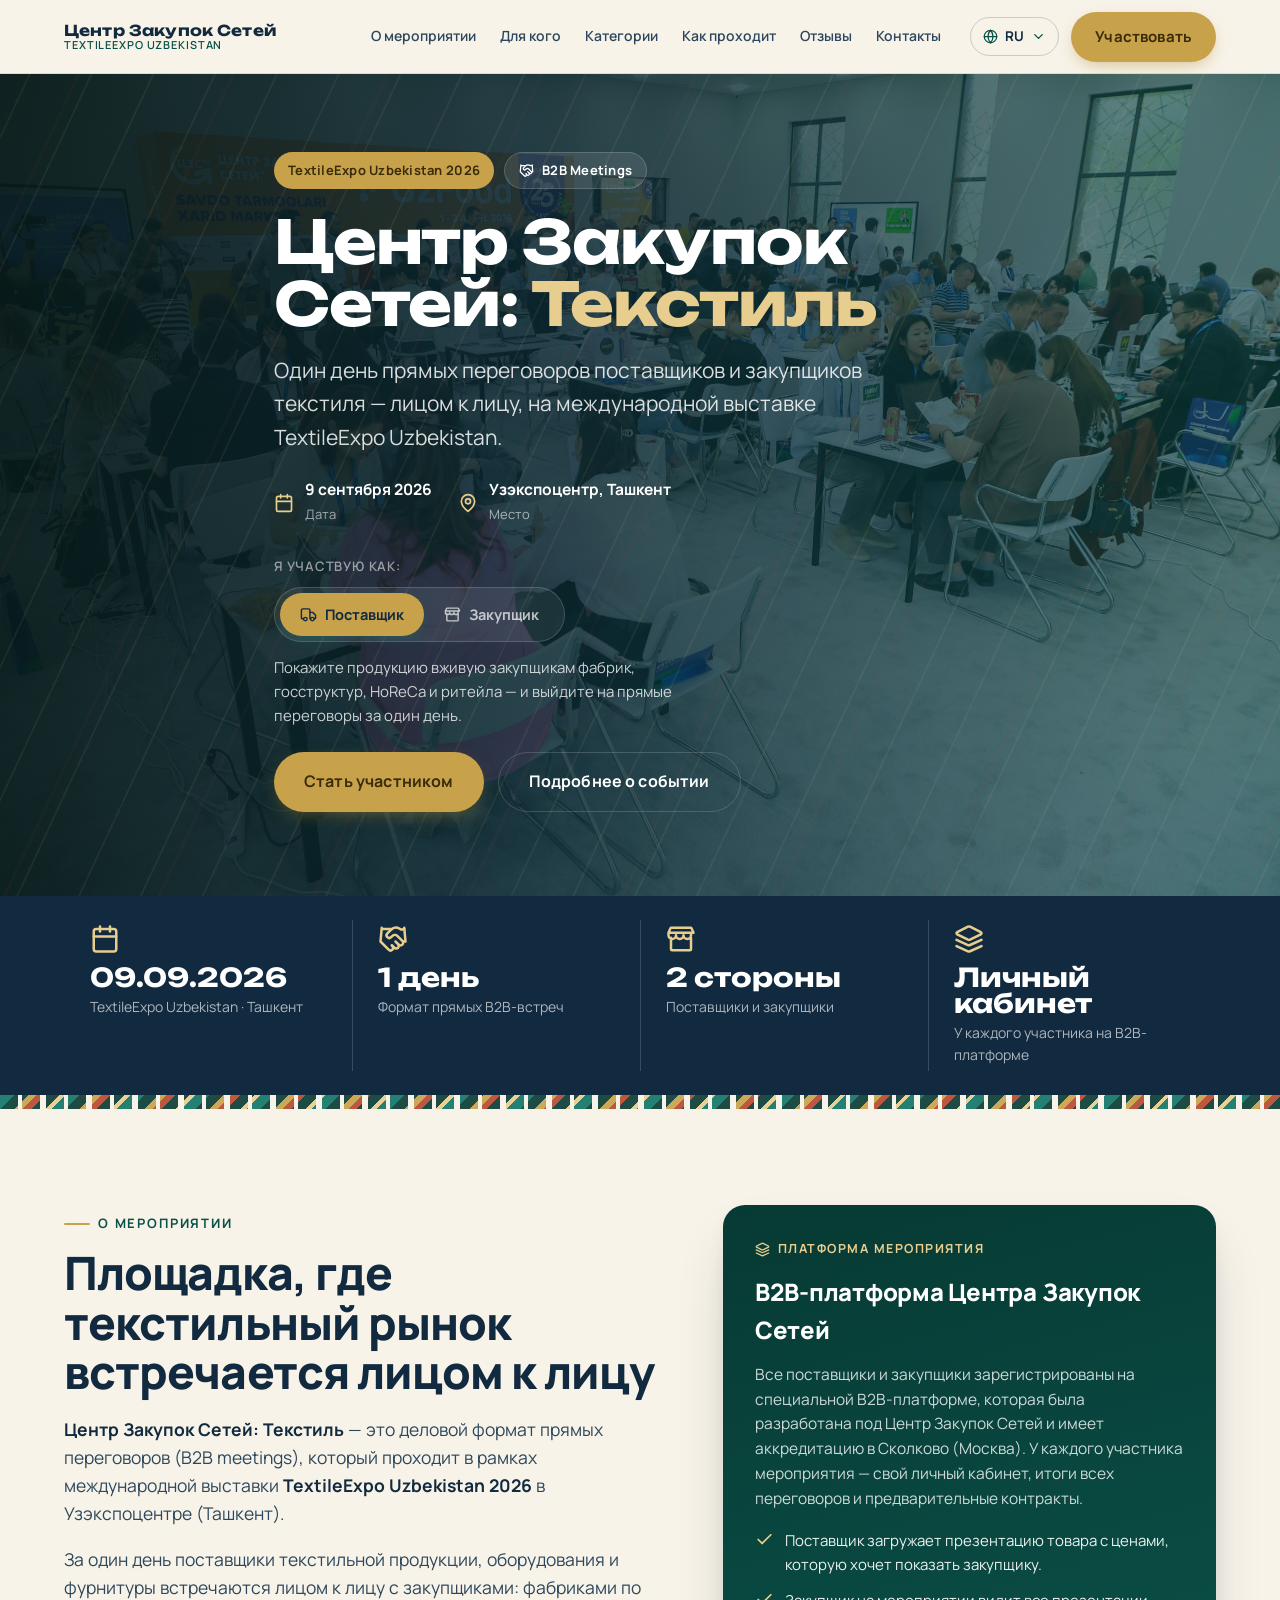
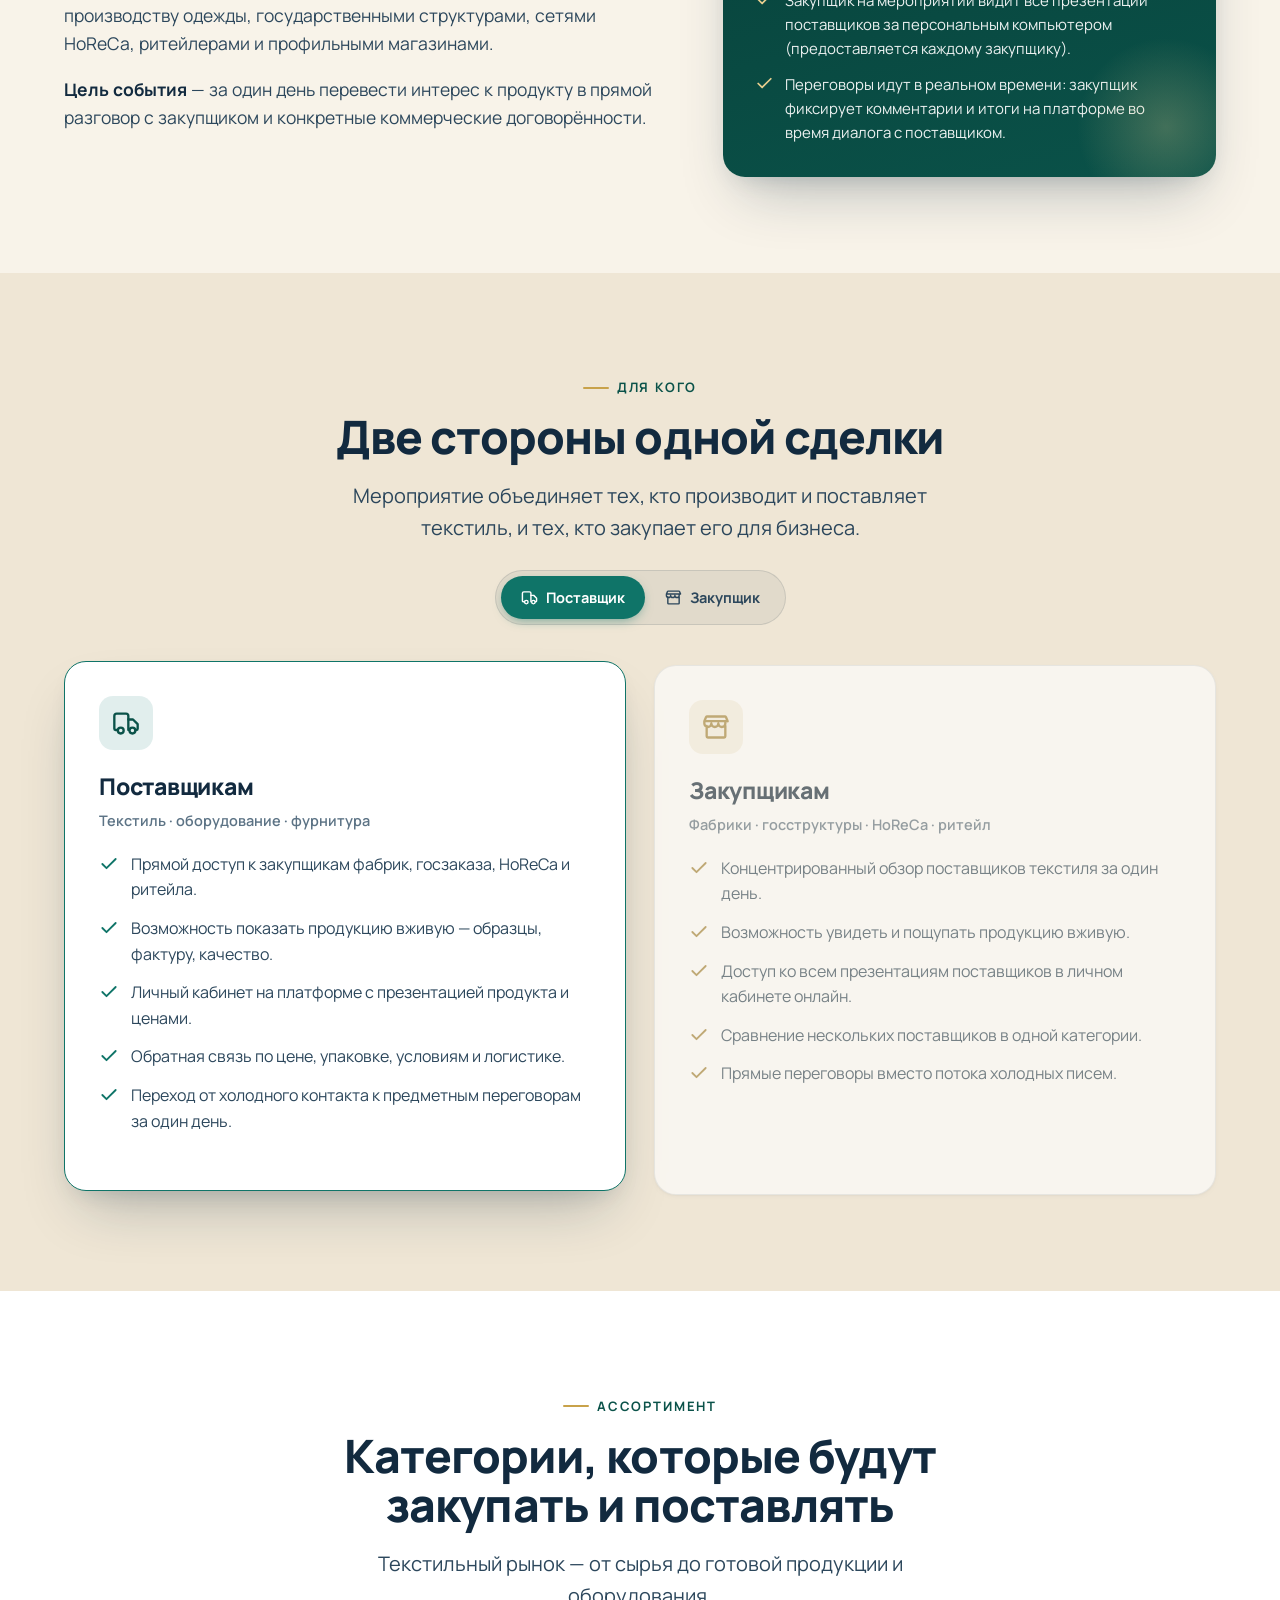
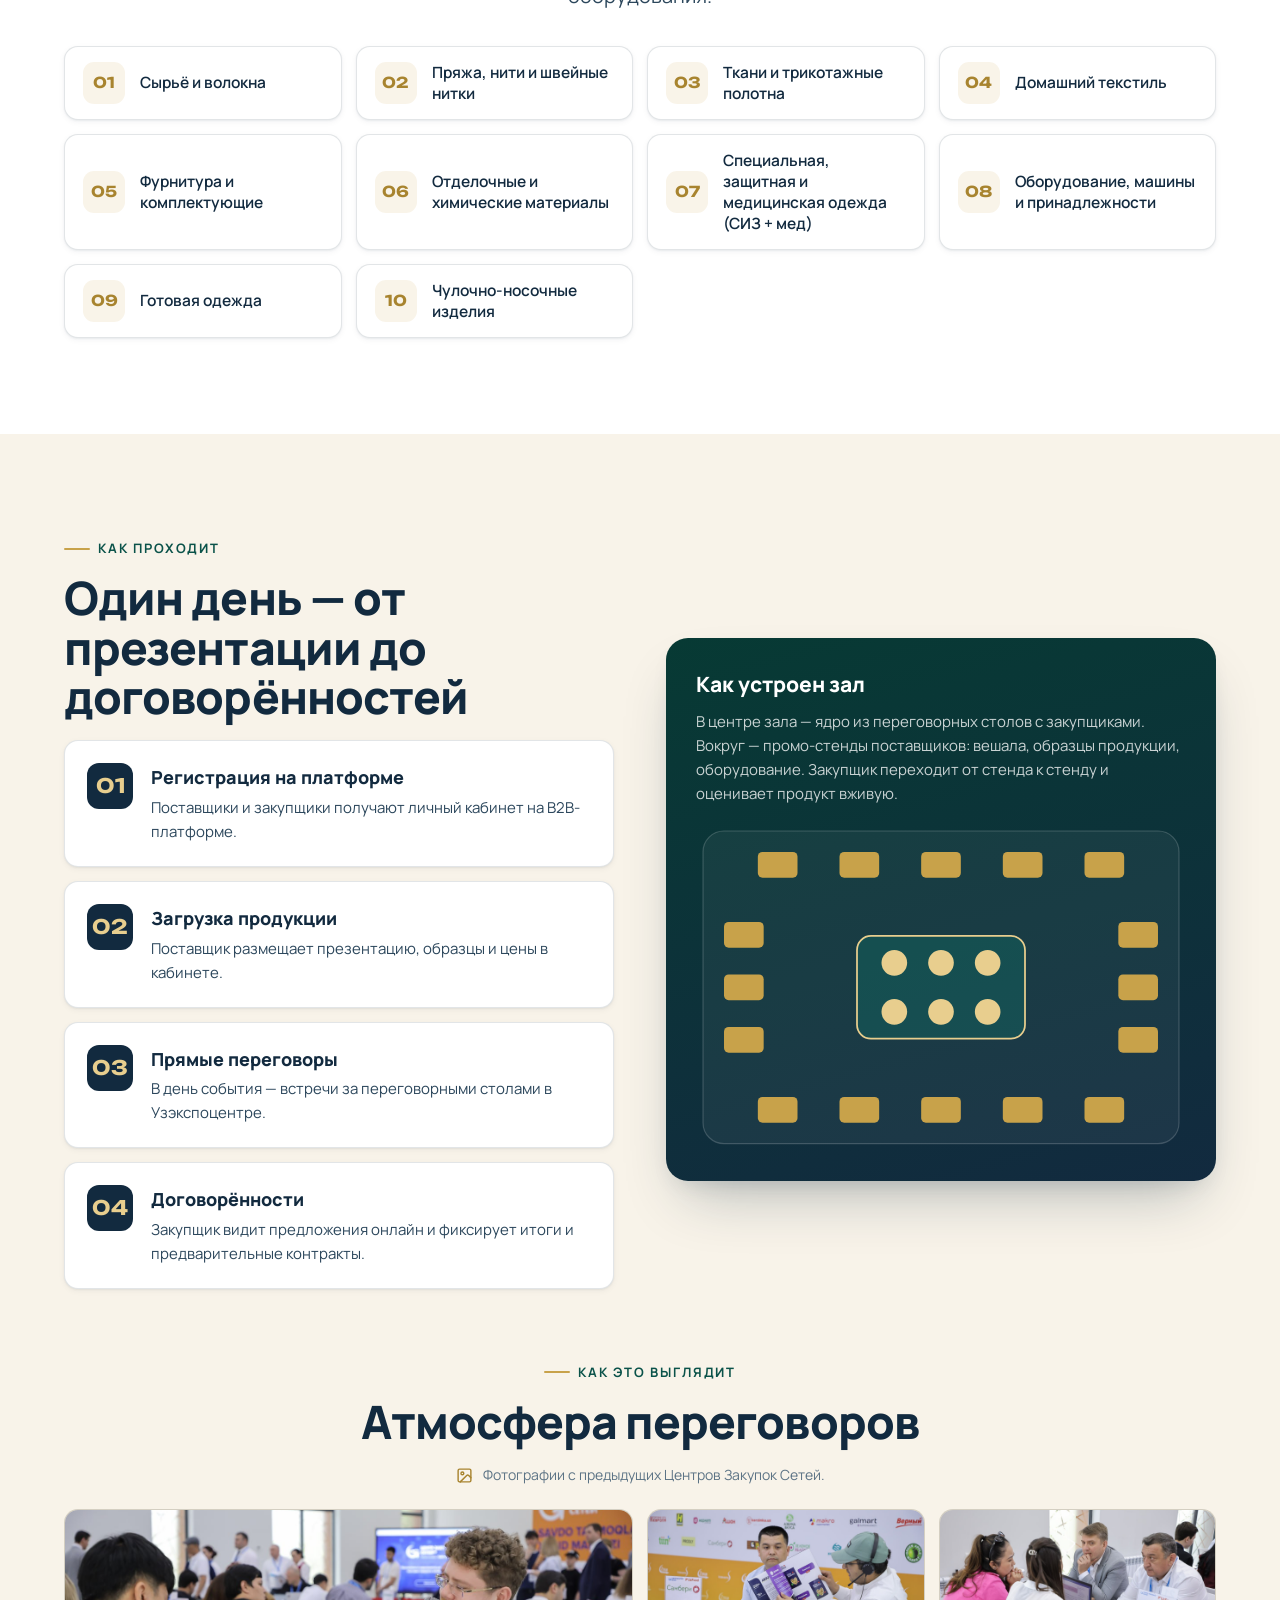
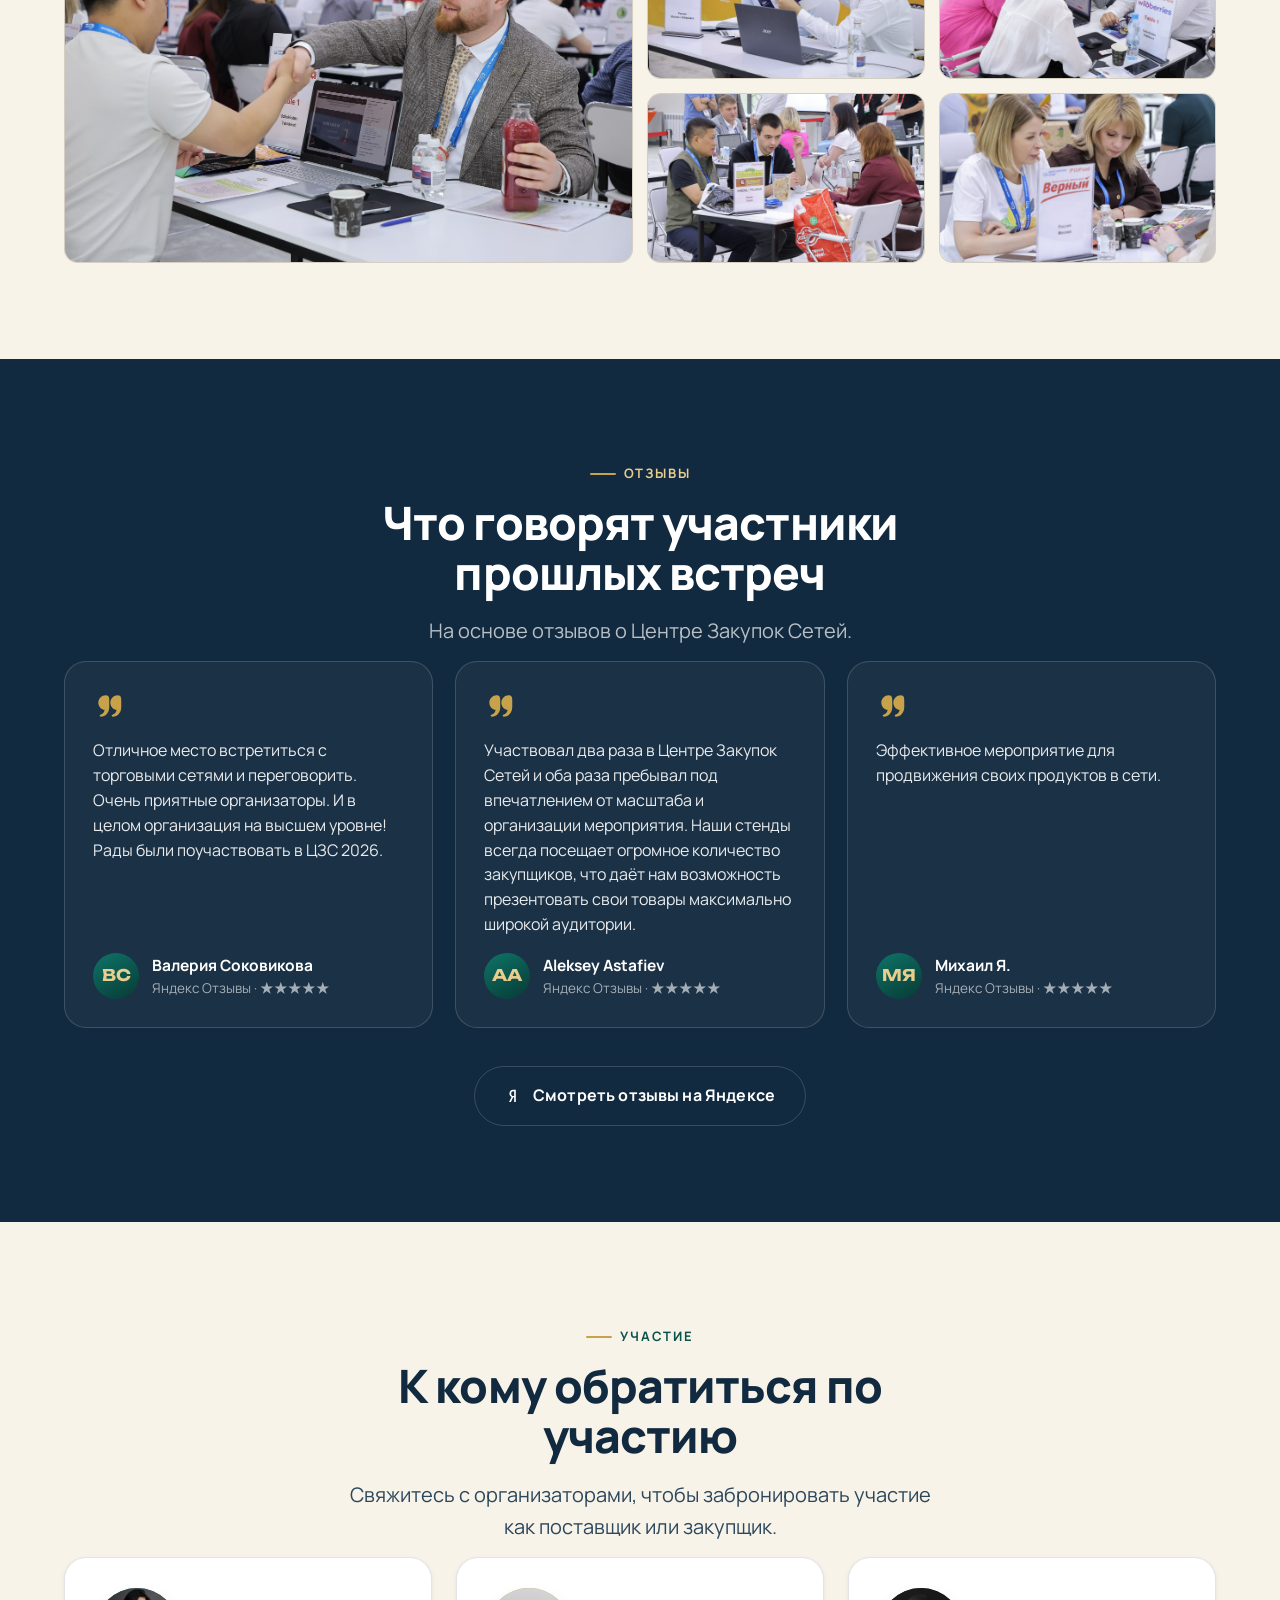
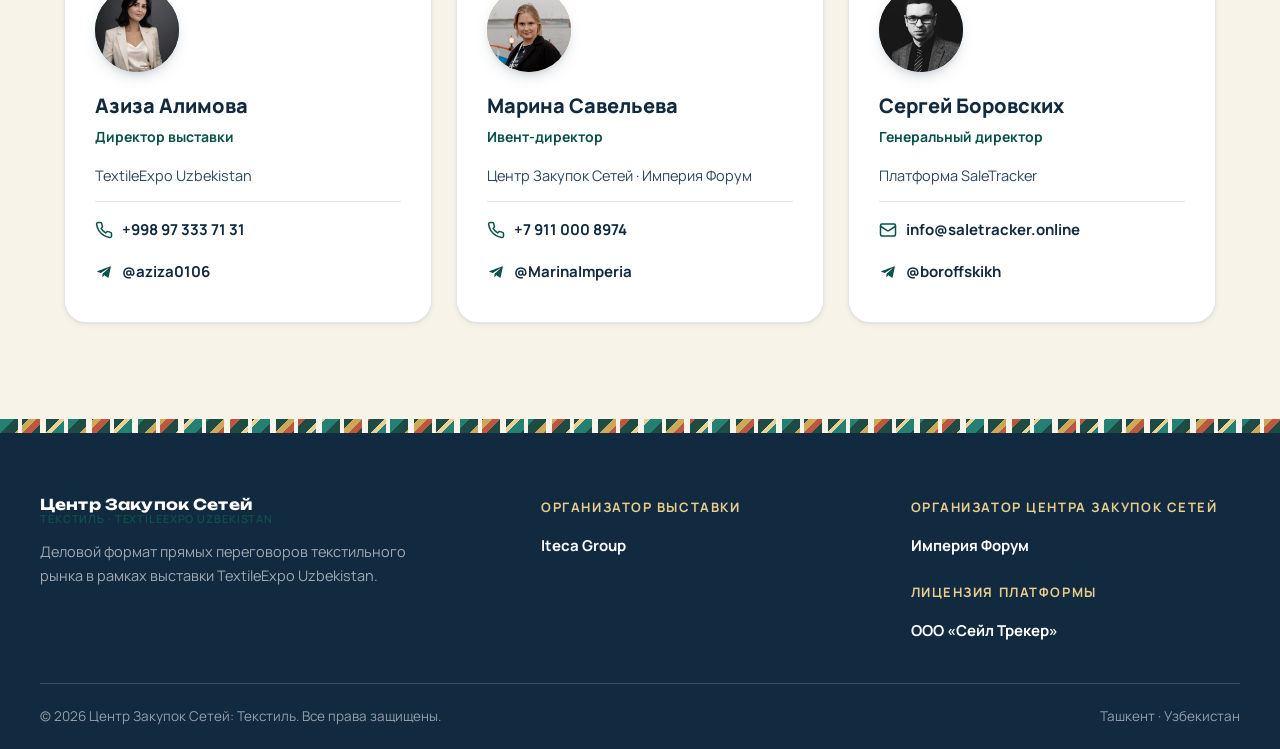
==== commit c439b222: "Убран временный SVG-знак: текстовый логотип + слот под img/logo.png Co-Authored-By: Claude Opus 4.8 " ====
--- a/index.html
+++ b/index.html
@@ -5,6 +5,35 @@
   <meta name="viewport" content="width=device-width, initial-scale=1.0">
   <title data-i18n="meta.title">Центр Закупок Сетей: Текстиль — TextileExpo Uzbekistan 2026, Ташкент</title>
   <meta name="description" data-i18n="hero.slogan" content="Один день прямых переговоров поставщиков и закупщиков текстиля на международной выставке TextileExpo Uzbekistan, Ташкент.">
+
+  <!-- Favicon -->
+  <link rel="icon" type="image/svg+xml" href="favicon.svg">
+  <link rel="apple-touch-icon" href="favicon.svg">
+  <meta name="theme-color" content="#0F7468">
+
+  <!-- Canonical / SEO. Боевой адрес: https://centerzakupok.ru/textile-uz/ -->
+  <link rel="canonical" href="https://centerzakupok.ru/textile-uz/">
+
+  <!-- Open Graph (превью в Telegram / WhatsApp / соцсетях) -->
+  <meta property="og:type" content="website">
+  <meta property="og:site_name" content="Центр Закупок Сетей: Текстиль">
+  <meta property="og:title" content="Центр Закупок Сетей: Текстиль — TextileExpo Uzbekistan 2026">
+  <meta property="og:description" content="Один день прямых B2B-переговоров поставщиков и закупщиков текстиля. Ташкент, Узэкспоцентр, 9 сентября 2026.">
+  <meta property="og:url" content="https://centerzakupok.ru/textile-uz/">
+  <meta property="og:image" content="https://centerzakupok.ru/textile-uz/img/hero.jpg">
+  <meta property="og:image:width" content="1280">
+  <meta property="og:image:height" content="853">
+  <meta property="og:locale" content="ru_RU">
+  <meta property="og:locale:alternate" content="uz_UZ">
+  <meta property="og:locale:alternate" content="zh_CN">
+  <meta property="og:locale:alternate" content="en_US">
+
+  <!-- Twitter Card -->
+  <meta name="twitter:card" content="summary_large_image">
+  <meta name="twitter:title" content="Центр Закупок Сетей: Текстиль — TextileExpo Uzbekistan 2026">
+  <meta name="twitter:description" content="Один день прямых B2B-переговоров поставщиков и закупщиков текстиля. Ташкент, 9 сентября 2026.">
+  <meta name="twitter:image" content="https://centerzakupok.ru/textile-uz/img/hero.jpg">
+
   <link rel="preconnect" href="https://fonts.googleapis.com">
   <link rel="preconnect" href="https://fonts.gstatic.com" crossorigin>
   <link href="https://fonts.googleapis.com/css2?family=Manrope:wght@400;500;600;700;800&family=Unbounded:wght@600;700&family=Noto+Sans+SC:wght@400;500;700&display=swap" rel="stylesheet">
@@ -37,12 +66,7 @@
 <header class="site-header" id="header">
   <div class="container header-inner">
     <a href="#top" class="brand" aria-label="Центр Закупок Сетей: Текстиль">
-      <svg class="brand__mark" viewBox="0 0 48 48" aria-hidden="true">
-        <rect x="1" y="1" width="46" height="46" rx="12" fill="#0F7468"/>
-        <path d="M10 24h28M24 10v28" stroke="#E8CE8E" stroke-width="2.4" stroke-linecap="round"/>
-        <path d="M14 14l20 20M34 14 14 34" stroke="#C8A24A" stroke-width="2.4" stroke-linecap="round" opacity=".7"/>
-        <circle cx="24" cy="24" r="6.5" fill="#0A4A44" stroke="#E8CE8E" stroke-width="2"/>
-      </svg>
+      <img class="brand__logo" src="img/logo.png" alt="Центр Закупок Сетей" onerror="this.remove()">
       <span class="brand__text">
         <span class="brand__title">Центр Закупок Сетей</span>
         <span class="brand__sub">TextileExpo Uzbekistan</span>
@@ -305,11 +329,7 @@
   <div class="container footer-top">
     <div class="footer-brand">
       <a href="#top" class="brand">
-        <svg class="brand__mark" viewBox="0 0 48 48" aria-hidden="true">
-          <rect x="1" y="1" width="46" height="46" rx="12" fill="#0F7468"/>
-          <path d="M10 24h28M24 10v28" stroke="#E8CE8E" stroke-width="2.4" stroke-linecap="round"/>
-          <circle cx="24" cy="24" r="6.5" fill="#0A4A44" stroke="#E8CE8E" stroke-width="2"/>
-        </svg>
+        <img class="brand__logo brand__logo--footer" src="img/logo.png" alt="Центр Закупок Сетей" onerror="this.remove()">
         <span class="brand__text"><span class="brand__title">Центр Закупок Сетей</span><span class="brand__sub">Текстиль · TextileExpo Uzbekistan</span></span>
       </a>
       <p data-i18n="footer.tagline"></p>
--- a/css/styles.css
+++ b/css/styles.css
@@ -126,6 +126,8 @@
 .header-inner{display:flex;align-items:center;gap:18px;height:100%}
 .brand{display:flex;align-items:center;gap:12px;min-width:0}
 .brand__mark{width:42px;height:42px;flex-shrink:0}
+.brand__logo{height:40px;width:auto;max-width:200px;flex-shrink:0;display:block;object-fit:contain}
+.brand__logo--footer{height:46px;max-width:220px}
 .brand__text{display:flex;flex-direction:column;line-height:1.05;min-width:0}
 .brand__title{font-family:var(--font-display);font-weight:700;font-size:15px;letter-spacing:.01em;color:var(--ink);white-space:nowrap}
 .brand__sub{font-size:11px;font-weight:600;letter-spacing:.08em;text-transform:uppercase;color:var(--teal-700);white-space:nowrap}
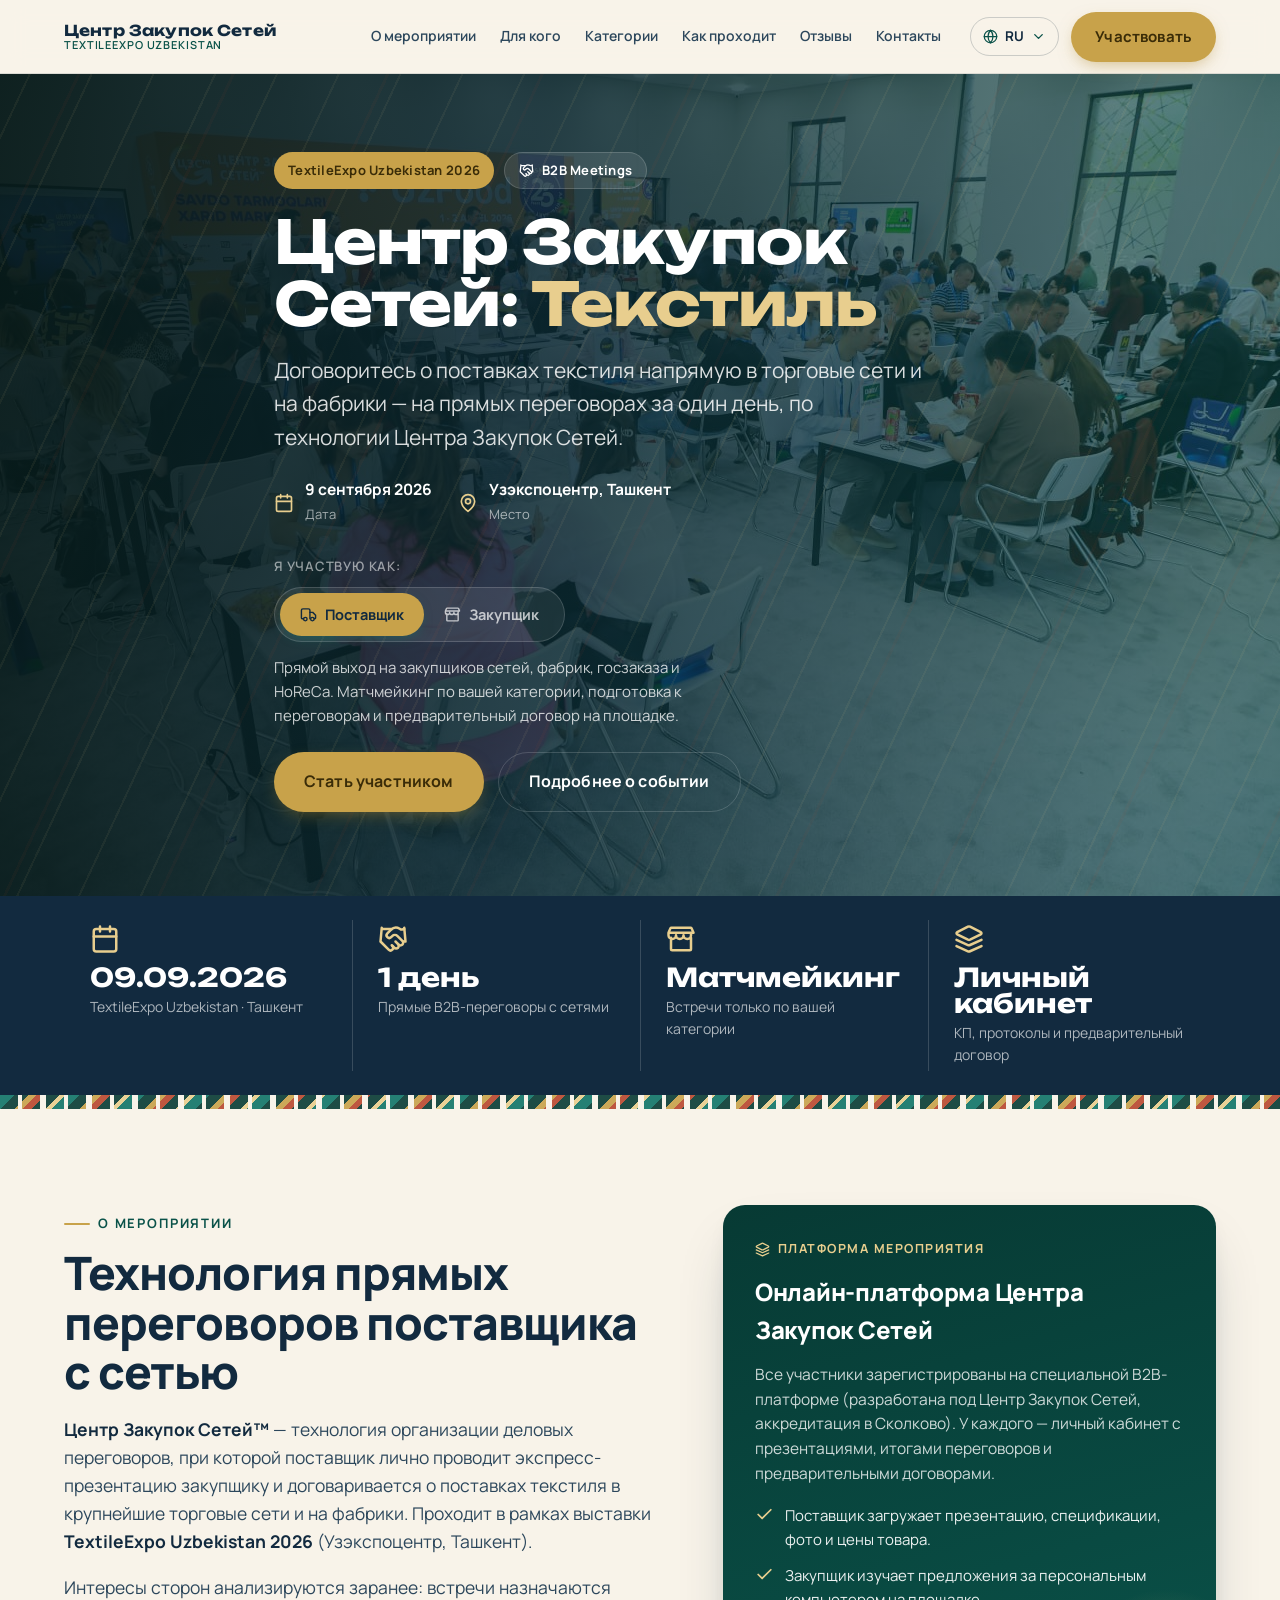
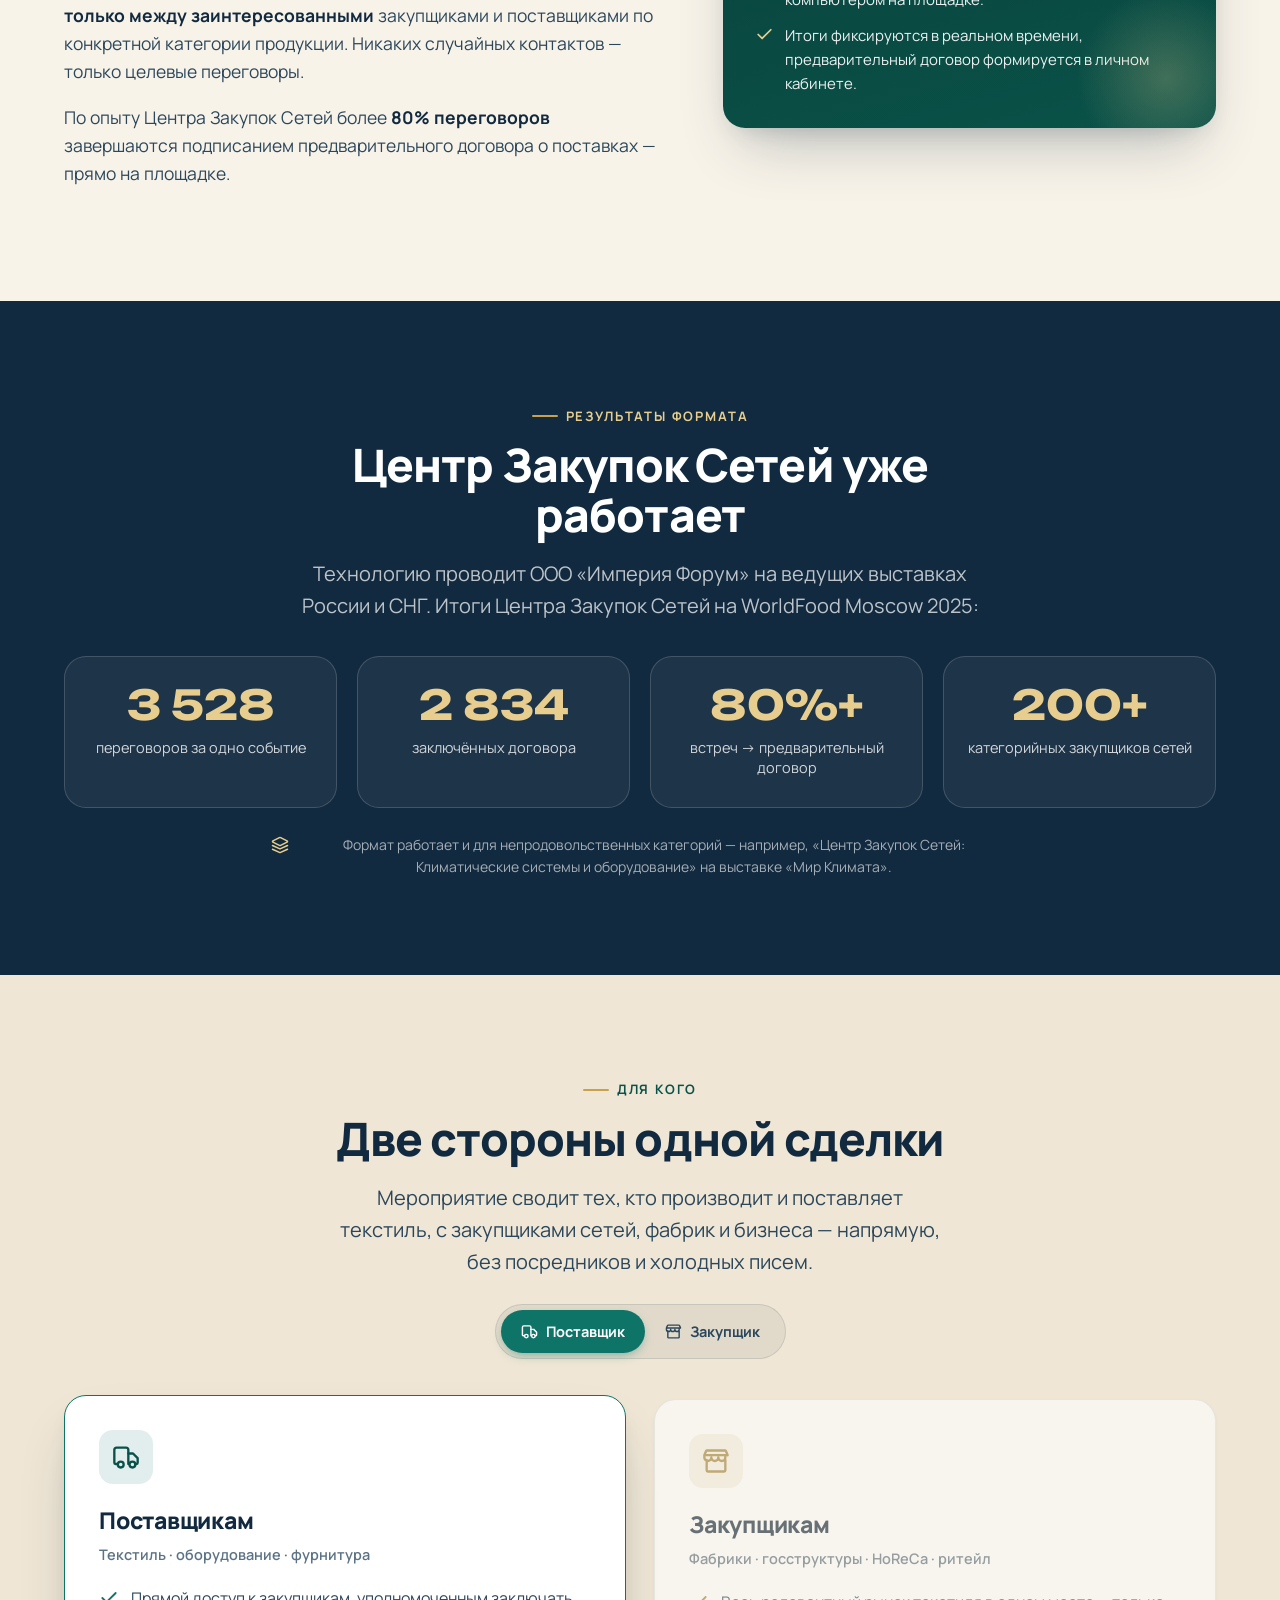
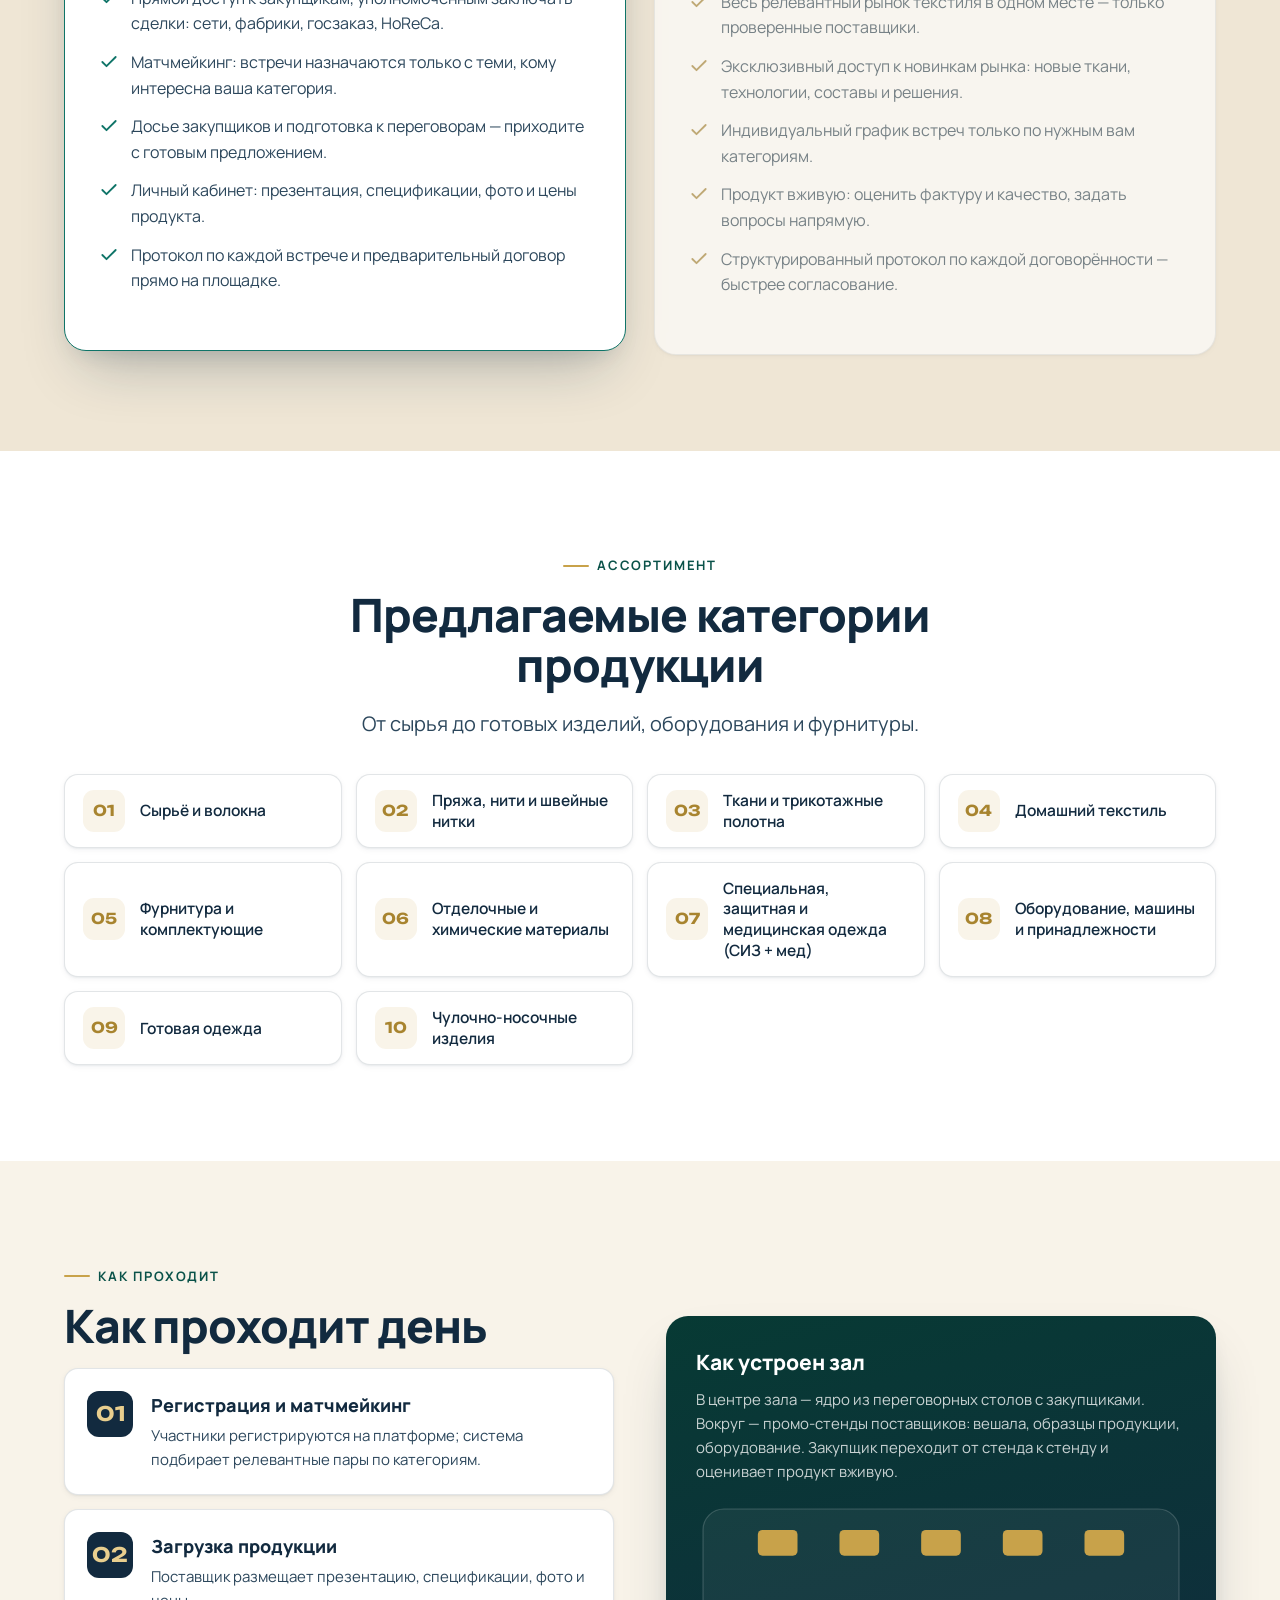
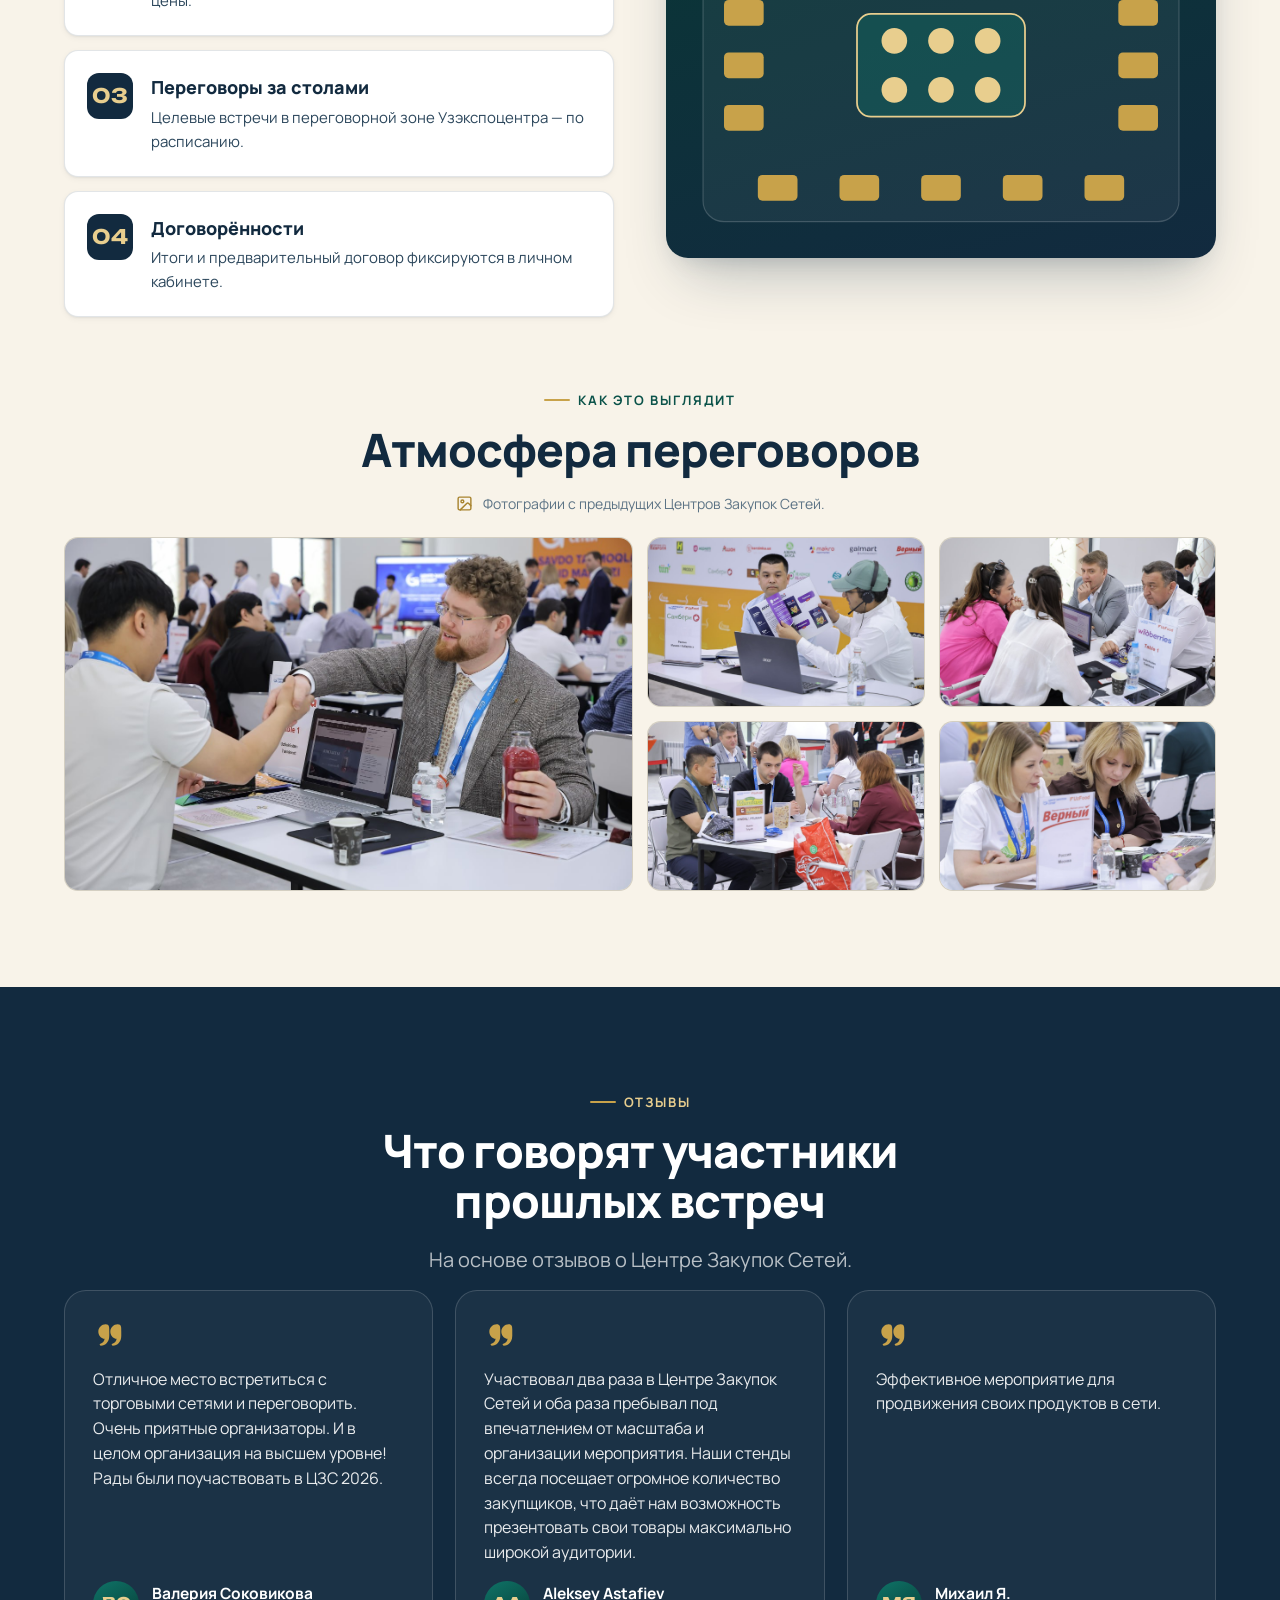
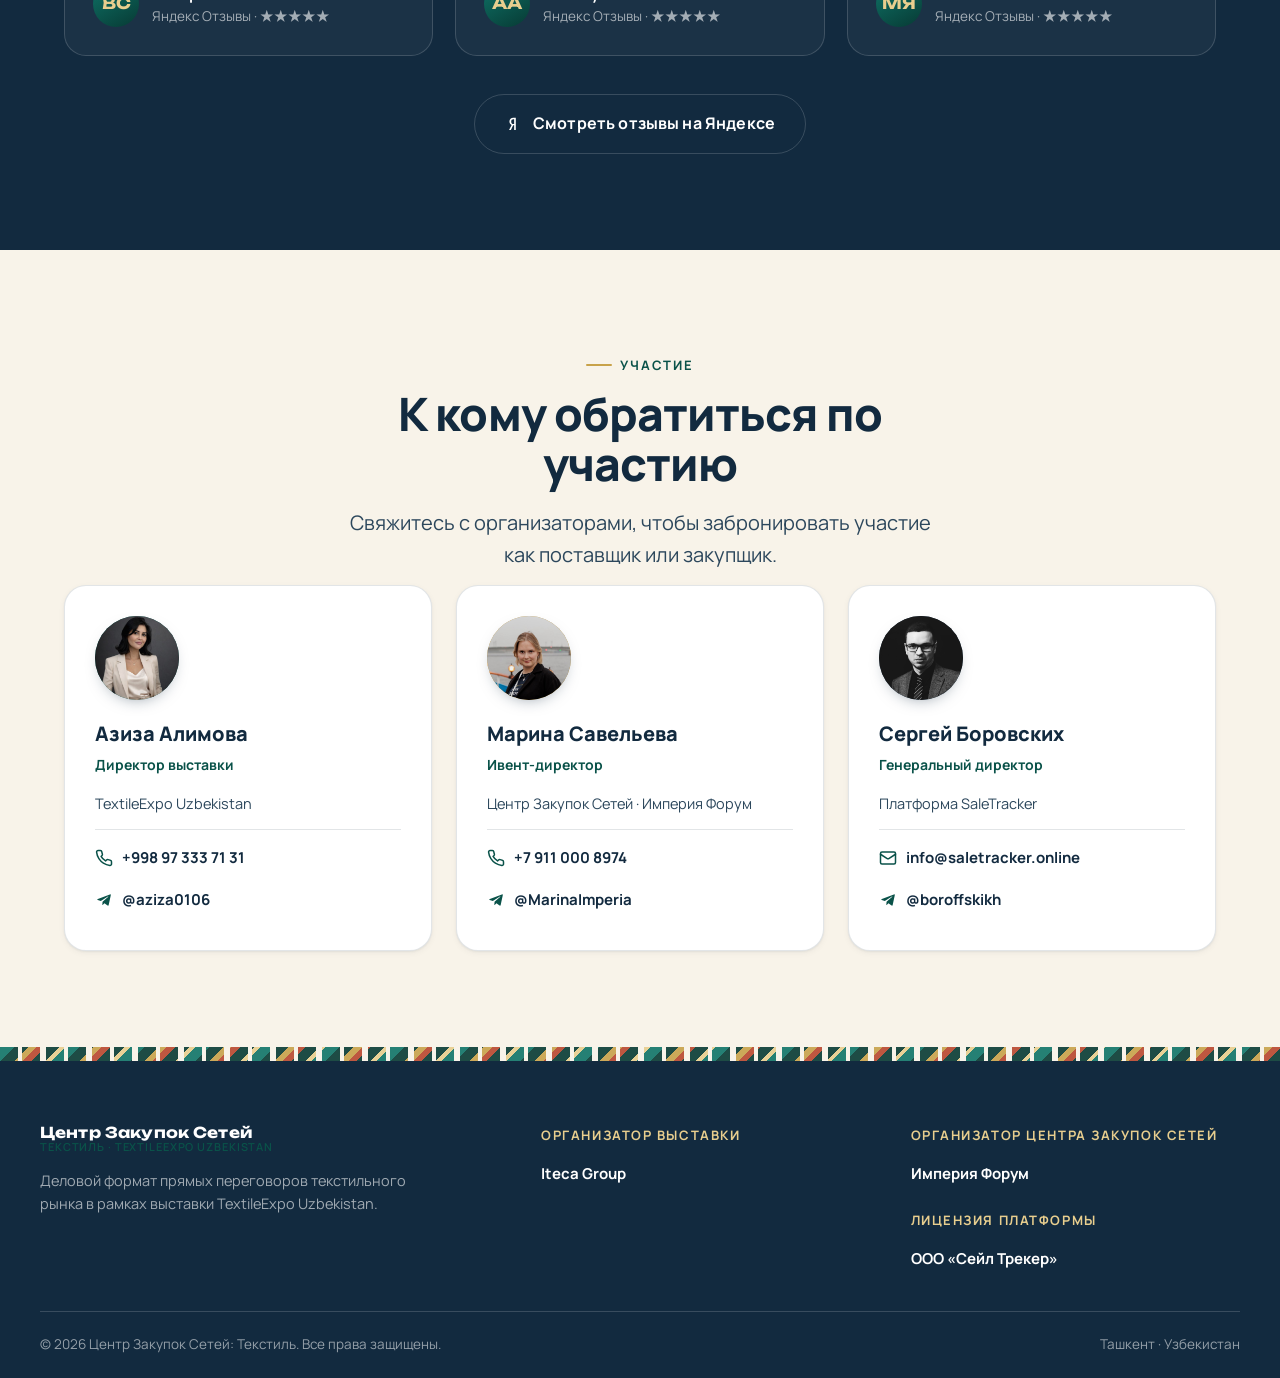
==== commit 383ecb57: "Контент-переработка по фидбэку: убрано дублирование, сильные УТП (матчмейкинг/ЛПР/досье/протоколы/но" ====
--- a/index.html
+++ b/index.html
@@ -196,6 +196,19 @@
         <li><svg aria-hidden="true"><use href="#i-check"/></svg><span data-i18n="about.platform.li3"></span></li>
       </ul>
     </aside>
+  </div>
+</section>
+
+<!-- ░░░░░░░░░░ RESULTS (track record) ░░░░░░░░░░ -->
+<section class="section results" id="results">
+  <div class="container">
+    <div class="results__head reveal">
+      <span class="eyebrow eyebrow--onDark" style="display:inline-flex" data-i18n="results.eyebrow">Результаты формата</span>
+      <h2 class="section-title" data-i18n="results.title">Центр Закупок Сетей уже работает</h2>
+      <p class="section-lead" style="margin-inline:auto" data-i18n="results.lead"></p>
+    </div>
+    <div class="results__grid" id="resultsGrid"></div>
+    <p class="results__note"><svg aria-hidden="true"><use href="#i-layers"/></svg><span data-i18n="results.note"></span></p>
   </div>
 </section>
 
--- a/css/styles.css
+++ b/css/styles.css
@@ -289,6 +289,21 @@
   transform:translateY(-4px);box-shadow:var(--shadow-lg);border-color:var(--teal)
 }
 .aud-card--buyer.is-active{border-color:var(--gold)!important}
+
+/* ══════════ Results (track record) ══════════ */
+.results{background:var(--ink);color:#fff}
+.results .section-title{color:#fff}
+.results__head{text-align:center;max-width:72ch;margin:0 auto 34px}
+.results__head .section-lead{color:rgba(255,255,255,.72);margin-inline:auto}
+.results__grid{display:grid;grid-template-columns:repeat(4,1fr);gap:20px}
+.result{background:rgba(255,255,255,.05);border:1px solid var(--line-onDark);border-radius:var(--r-lg);padding:28px 22px;text-align:center;transition:transform .25s ease,border-color .25s ease}
+.result:hover{transform:translateY(-4px);border-color:var(--gold)}
+.result__num{font-family:var(--font-display);font-weight:700;font-size:clamp(28px,3.2vw,42px);color:var(--gold-300);line-height:1}
+.result__label{margin-top:12px;font-size:14.5px;color:rgba(255,255,255,.8);line-height:1.42}
+.results__note{display:flex;align-items:flex-start;gap:10px;justify-content:center;text-align:center;margin:26px auto 0;font-size:14px;color:rgba(255,255,255,.62);max-width:82ch}
+.results__note svg{width:18px;height:18px;color:var(--gold-300);flex-shrink:0;margin-top:2px}
+@media (max-width:860px){.results__grid{grid-template-columns:repeat(2,1fr)}}
+@media (max-width:520px){.results__grid{grid-template-columns:1fr}}
 
 /* ══════════ Categories ══════════ */
 .categories{background:var(--white)}
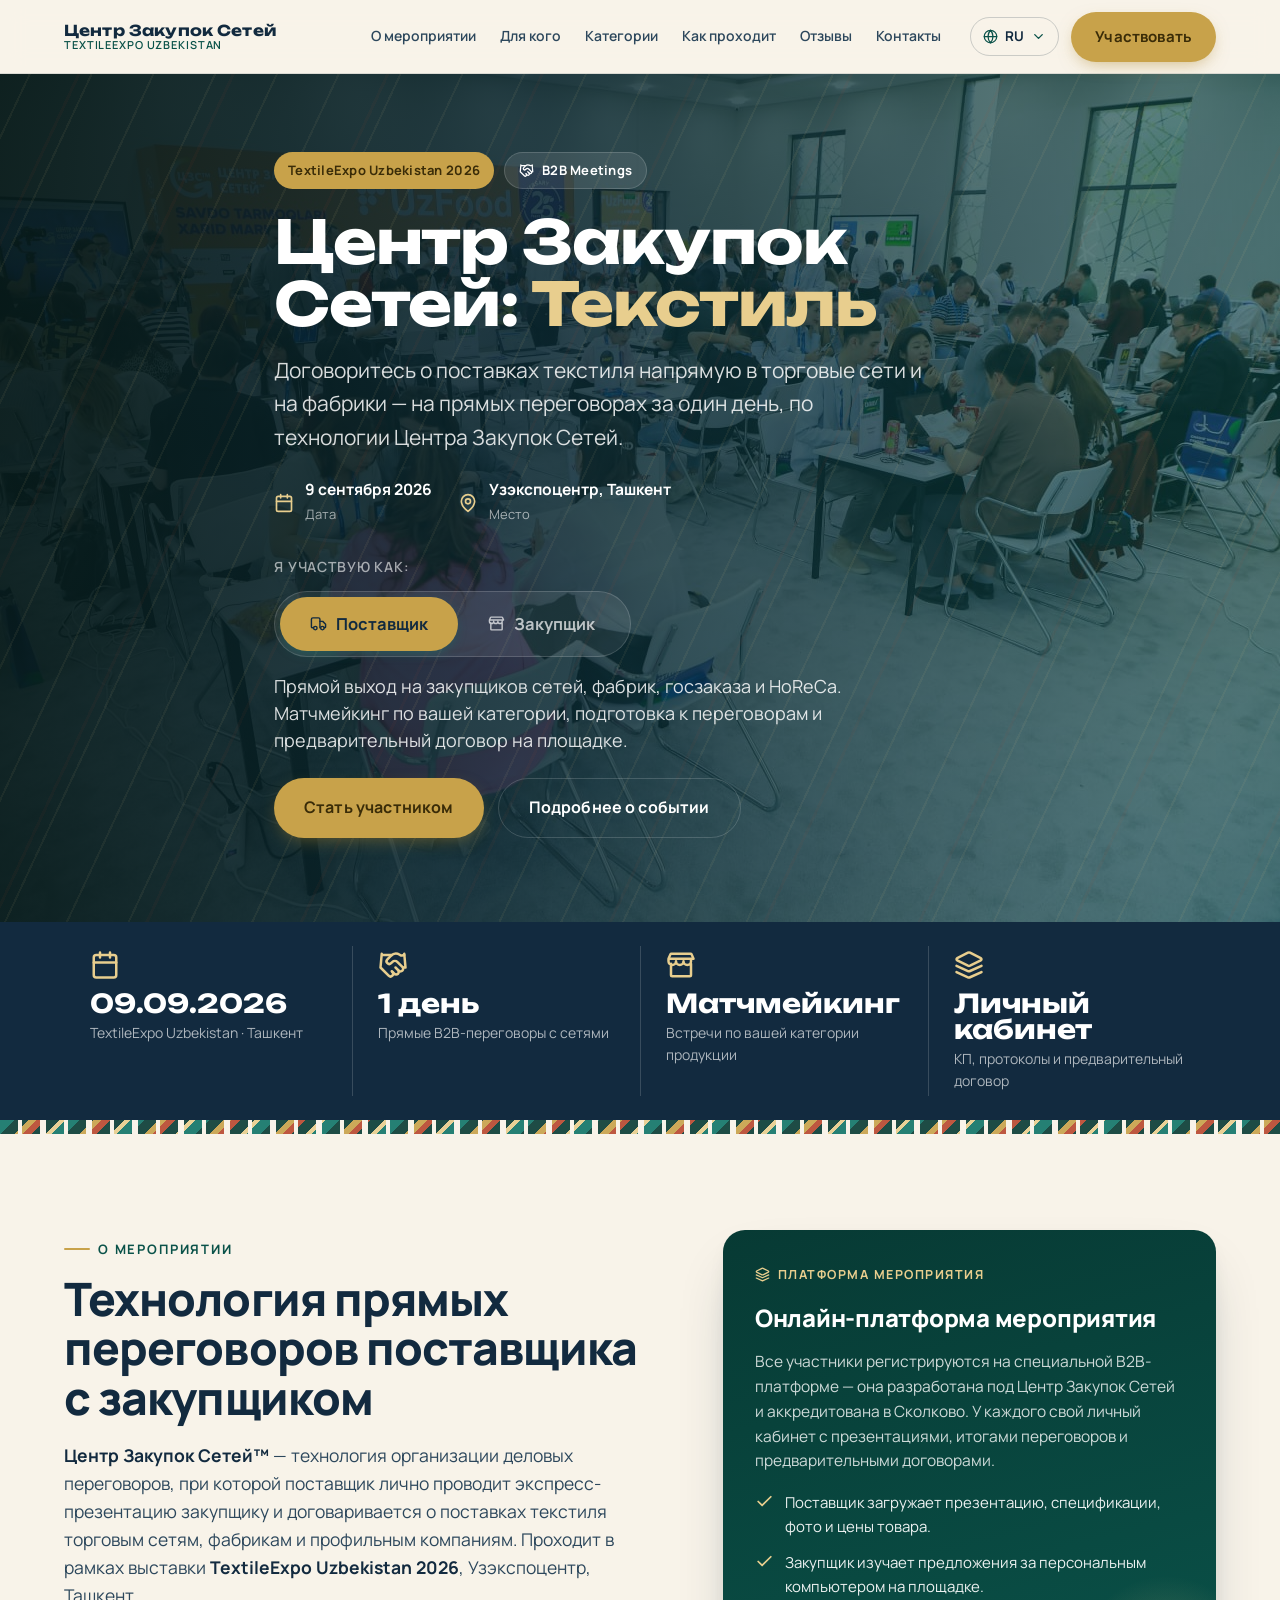
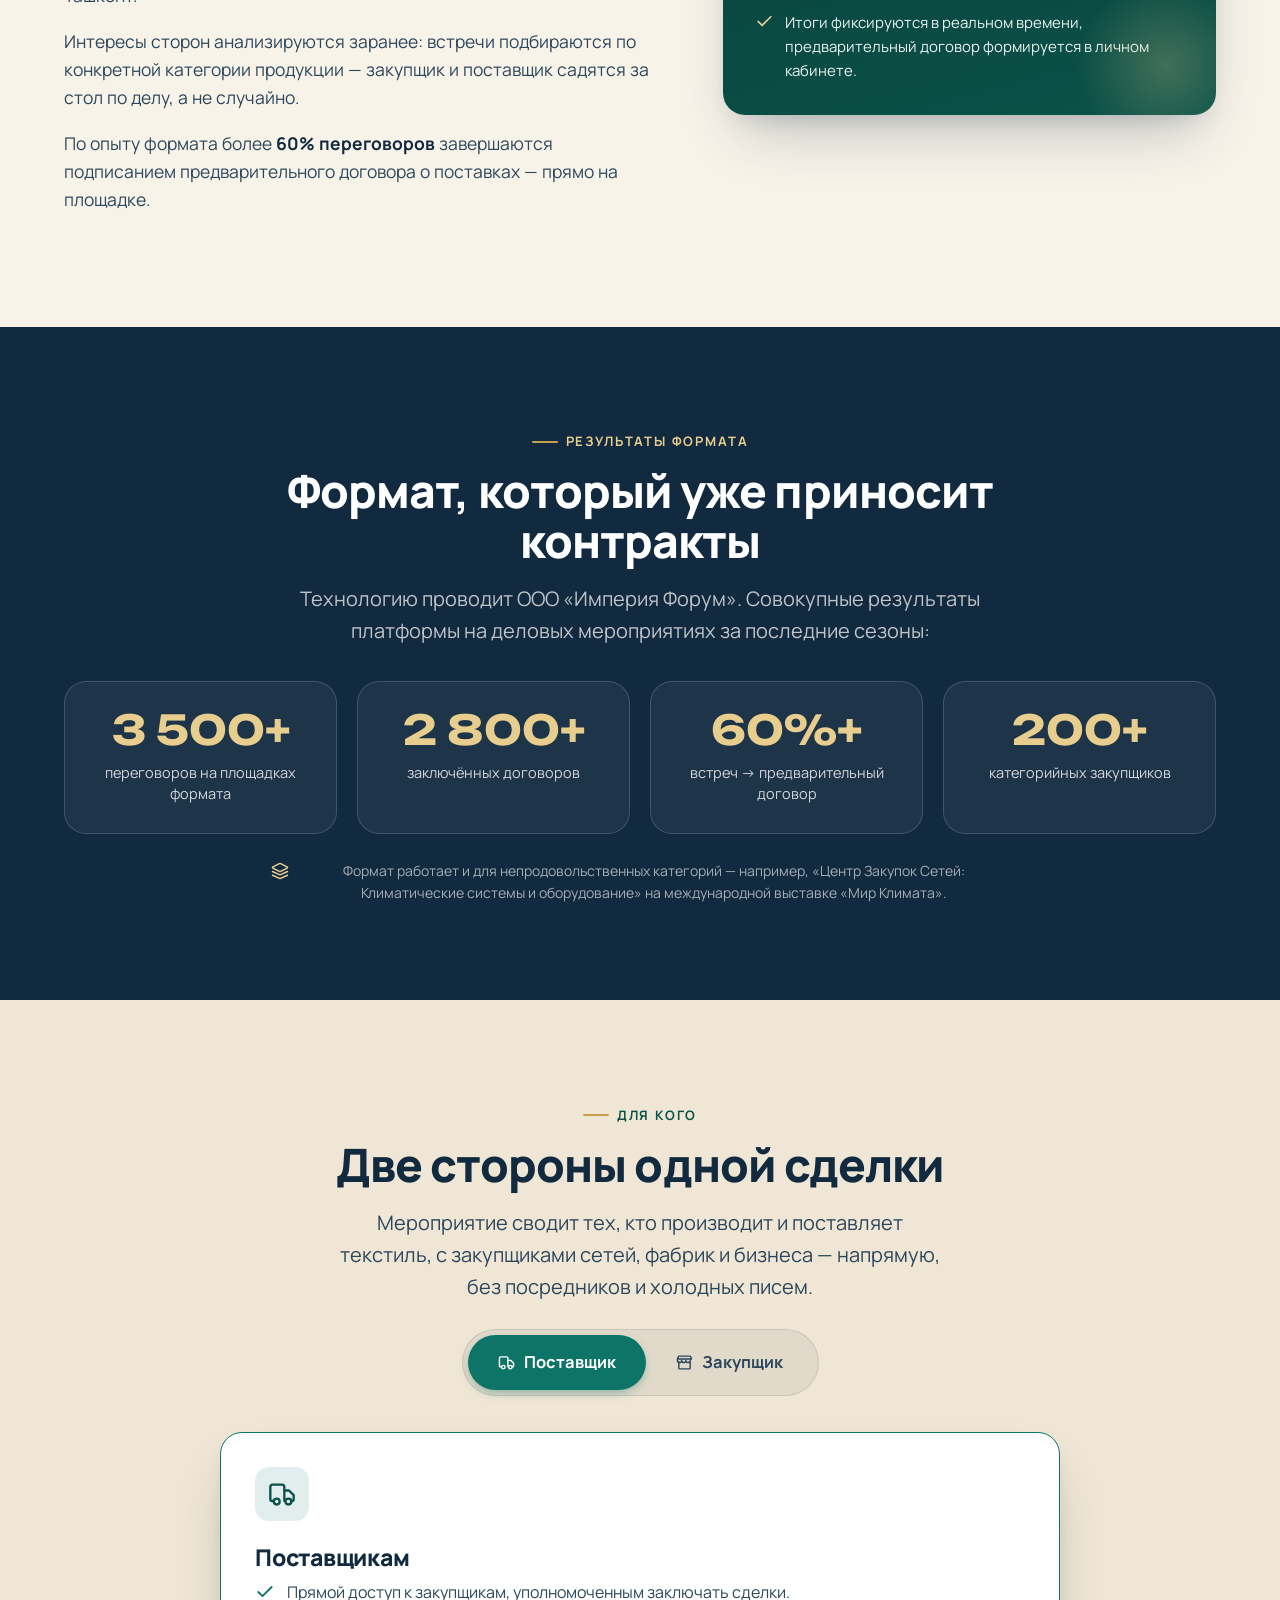
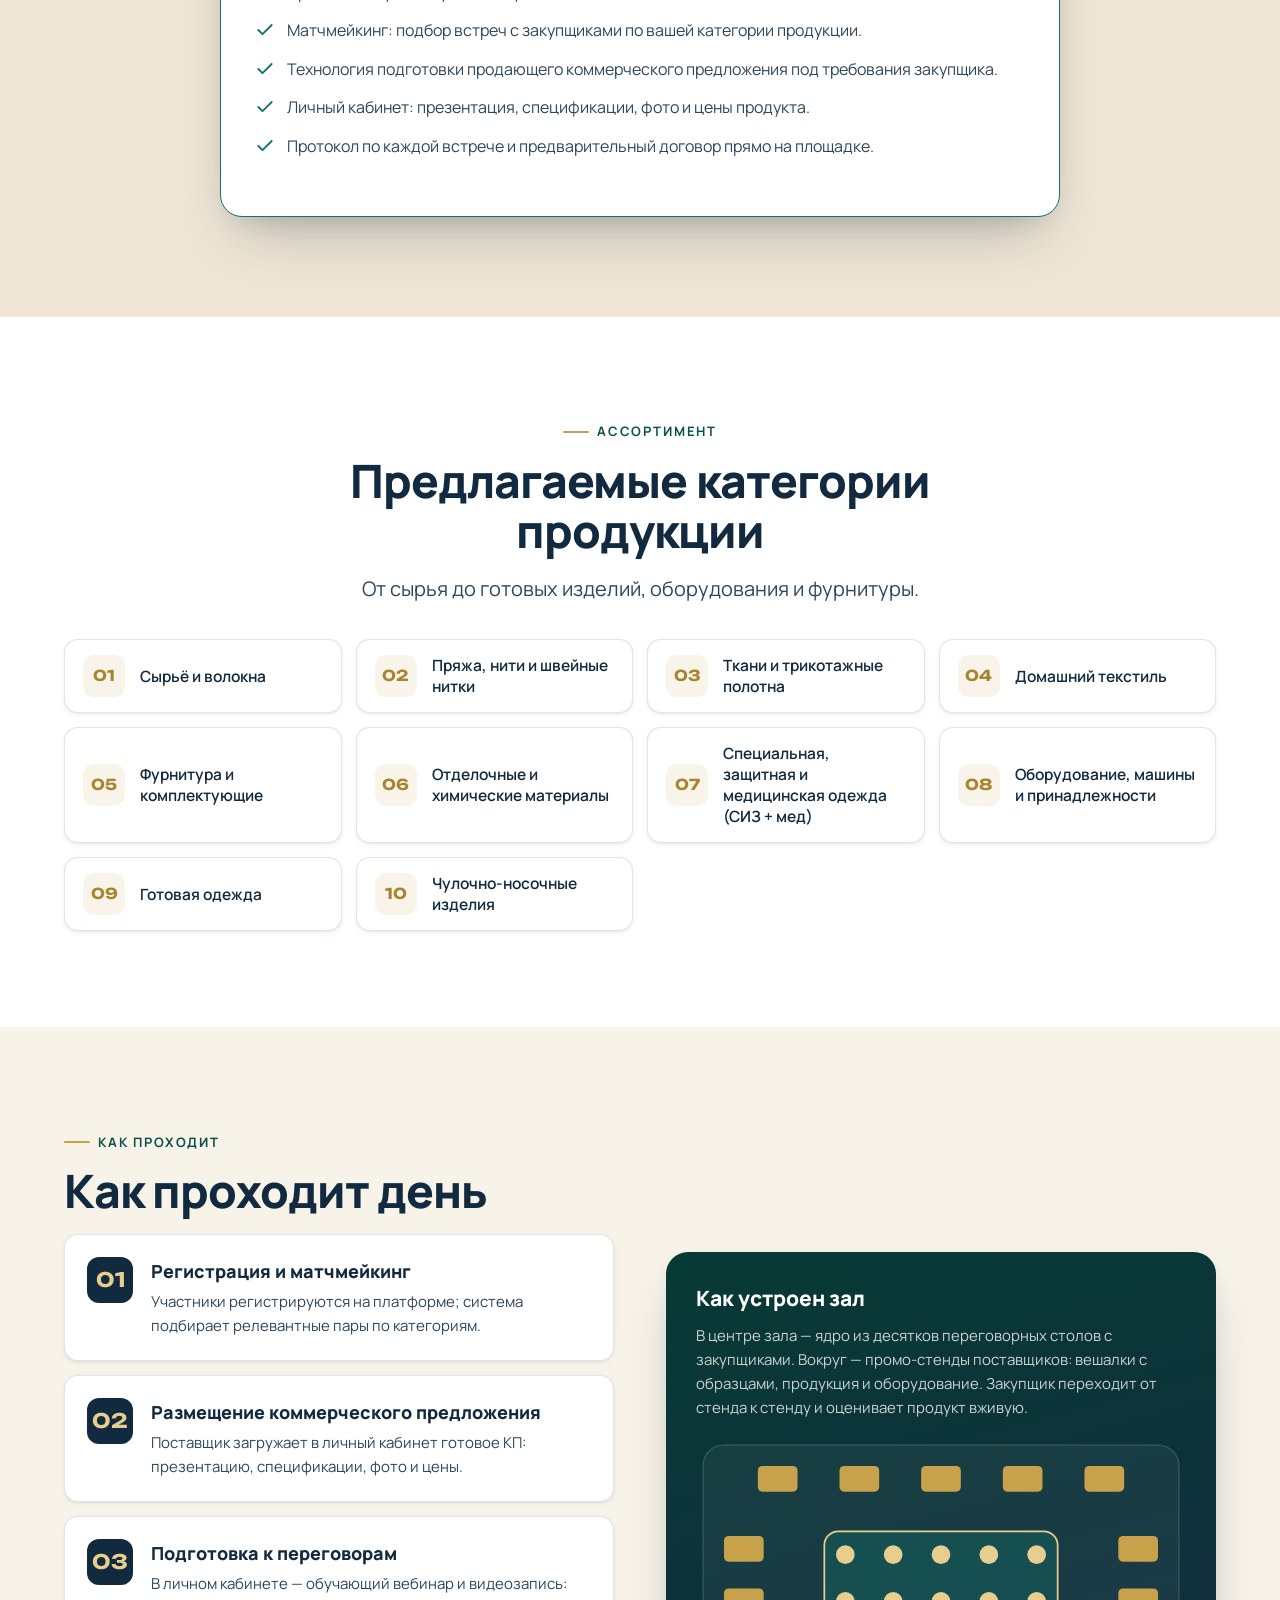
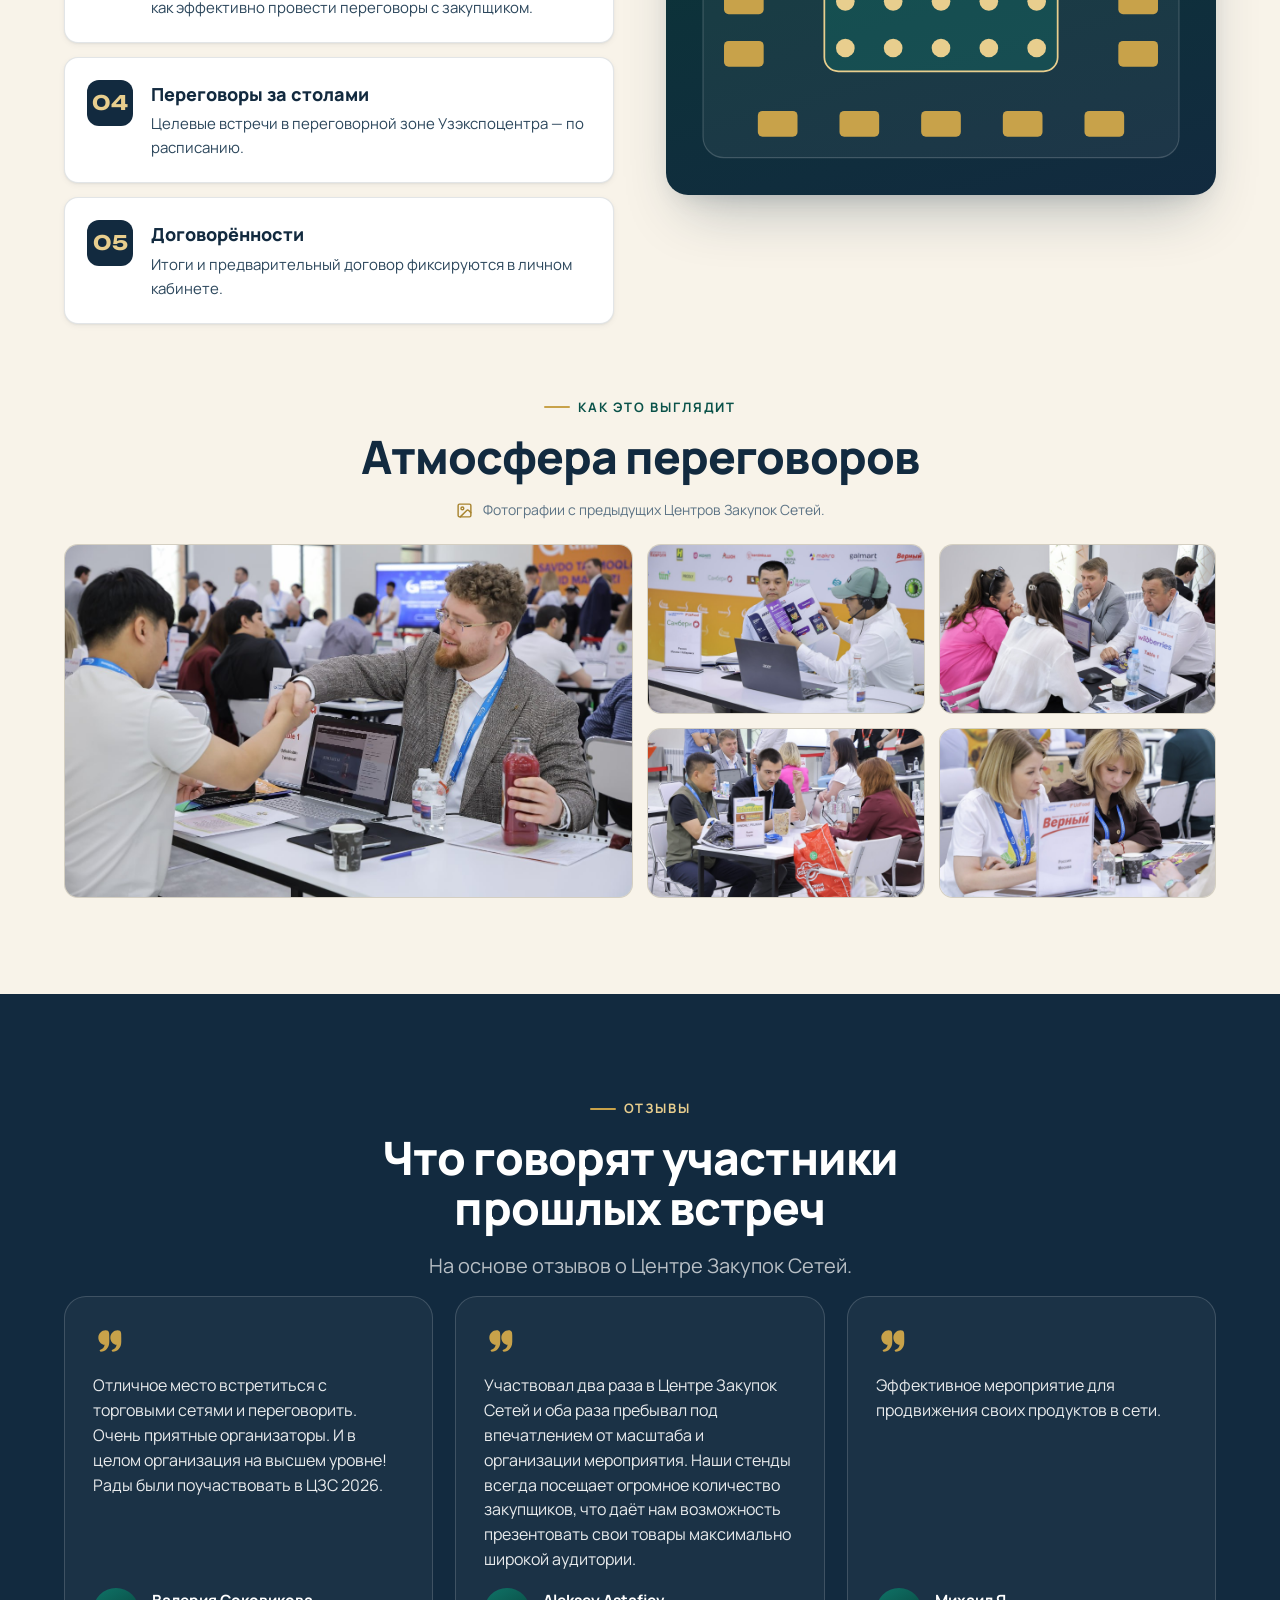
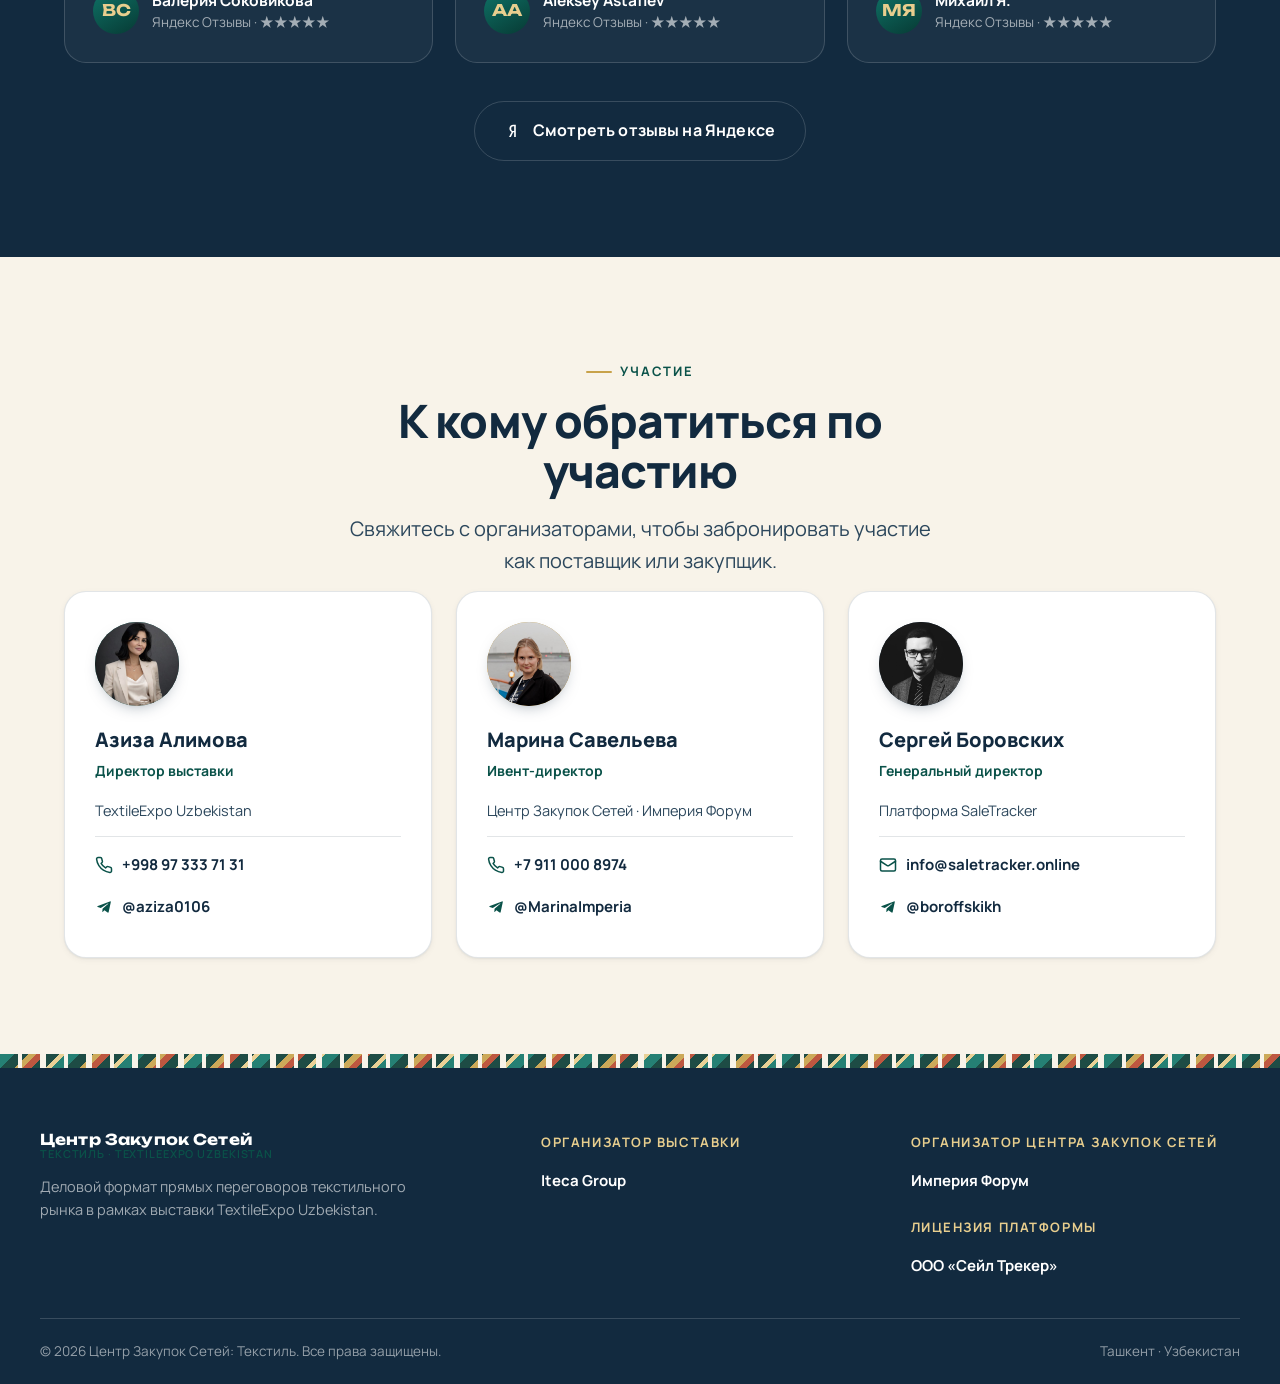
==== commit 8eb65d33: "Фидбэк владельца: тумблер показывает одну сторону, УТП без обещаний-претензий (60%), убраны ярлыки-и" ====
--- a/index.html
+++ b/index.html
@@ -232,13 +232,11 @@
       <article class="aud-card aud-card--supplier reveal">
         <div class="aud-card__icon"><svg aria-hidden="true"><use href="#i-truck"/></svg></div>
         <h3 data-i18n="aud.supplier.title">Поставщикам</h3>
-        <p class="aud-card__sub" data-i18n="aud.supplier.sub"></p>
         <ul id="supplierList"></ul>
       </article>
       <article class="aud-card aud-card--buyer reveal" data-d="1">
         <div class="aud-card__icon"><svg aria-hidden="true"><use href="#i-store"/></svg></div>
         <h3 data-i18n="aud.buyer.title">Закупщикам</h3>
-        <p class="aud-card__sub" data-i18n="aud.buyer.sub"></p>
         <ul id="buyerList"></ul>
       </article>
     </div>
@@ -282,11 +280,12 @@
             <!-- right column -->
             <rect x="362" y="84" width="34" height="22" rx="4"/><rect x="362" y="129" width="34" height="22" rx="4"/><rect x="362" y="174" width="34" height="22" rx="4"/>
           </g>
-          <!-- center buyer core -->
-          <rect x="138" y="96" width="144" height="88" rx="12" fill="rgba(15,116,104,.35)" stroke="#E8CE8E" stroke-width="1.5"/>
+          <!-- center buyer core: десятки столов закупщиков -->
+          <rect x="110" y="80" width="200" height="120" rx="12" fill="rgba(15,116,104,.35)" stroke="#E8CE8E" stroke-width="1.5"/>
           <g fill="#E8CE8E">
-            <circle cx="170" cy="119" r="11"/><circle cx="210" cy="119" r="11"/><circle cx="250" cy="119" r="11"/>
-            <circle cx="170" cy="161" r="11"/><circle cx="210" cy="161" r="11"/><circle cx="250" cy="161" r="11"/>
+            <circle cx="128" cy="100" r="8"/><circle cx="169" cy="100" r="8"/><circle cx="210" cy="100" r="8"/><circle cx="251" cy="100" r="8"/><circle cx="292" cy="100" r="8"/>
+            <circle cx="128" cy="140" r="8"/><circle cx="169" cy="140" r="8"/><circle cx="210" cy="140" r="8"/><circle cx="251" cy="140" r="8"/><circle cx="292" cy="140" r="8"/>
+            <circle cx="128" cy="180" r="8"/><circle cx="169" cy="180" r="8"/><circle cx="210" cy="180" r="8"/><circle cx="251" cy="180" r="8"/><circle cx="292" cy="180" r="8"/>
           </g>
         </svg>
       </div>
--- a/css/styles.css
+++ b/css/styles.css
@@ -177,8 +177,8 @@
 }
 .role-toggle--onDark{background:rgba(255,255,255,.08);border-color:var(--line-onDark)}
 .role-toggle__btn{
-  position:relative;z-index:2;display:inline-flex;align-items:center;gap:8px;
-  padding:10px 20px;border-radius:var(--r-pill);font-weight:700;font-size:14.5px;
+  position:relative;z-index:2;display:inline-flex;align-items:center;gap:9px;
+  padding:14px 30px;border-radius:var(--r-pill);font-weight:700;font-size:16.5px;
   color:var(--ink-2);transition:color .25s ease;
 }
 .role-toggle--onDark .role-toggle__btn{color:rgba(255,255,255,.7)}
@@ -195,7 +195,7 @@
 /* ══════════ Hero ══════════ */
 .hero{position:relative;overflow:hidden;min-height:620px;display:flex;align-items:center;color:#fff;
   background:linear-gradient(135deg,#0c2235 0%, #0e2f3f 45%, #0a4a44 100%)}
-.hero__bg{position:absolute;inset:0;width:100%;height:100%;object-fit:cover;z-index:0}
+.hero__bg{position:absolute;inset:0;width:100%;height:100%;object-fit:cover;object-position:center 62%;z-index:0}
 .hero__overlay{position:absolute;inset:0;z-index:1;pointer-events:none;
   background:linear-gradient(95deg, rgba(7,26,25,.95) 0%, rgba(9,38,46,.86) 40%, rgba(10,74,68,.58) 100%)}
 .hero::before{ /* subtle ikat texture accent on the right edge */
@@ -223,8 +223,8 @@
 .hero__meta-item b{display:block;font-size:15.5px;font-weight:700;line-height:1.2}
 .hero__meta-item span{font-size:13px;color:rgba(255,255,255,.6)}
 .hero__role{margin-bottom:24px}
-.hero__role-label{font-size:13px;font-weight:600;letter-spacing:.06em;text-transform:uppercase;color:rgba(255,255,255,.55);margin-bottom:10px}
-.hero__role-hint{margin-top:14px;font-size:15px;color:rgba(255,255,255,.78);min-height:24px;max-width:46ch}
+.hero__role-label{font-size:14px;font-weight:600;letter-spacing:.06em;text-transform:uppercase;color:rgba(255,255,255,.6);margin-bottom:12px}
+.hero__role-hint{margin-top:16px;font-size:18px;line-height:1.5;color:rgba(255,255,255,.85);min-height:28px;max-width:52ch}
 .hero__cta{display:flex;flex-wrap:wrap;gap:14px}
 
 /* ══════════ Fact strip ══════════ */
@@ -258,7 +258,7 @@
 .audience__head{text-align:center;max-width:62ch;margin:0 auto 12px}
 .audience__head .section-lead{margin:0 auto}
 .audience__toggle{display:flex;justify-content:center;margin:26px 0 40px}
-.aud-grid{display:grid;grid-template-columns:1fr 1fr;gap:28px}
+.aud-grid{display:grid;grid-template-columns:1fr;gap:28px;max-width:840px;margin-inline:auto}
 .aud-card{
   background:var(--card);border:1px solid var(--line);border-radius:var(--r-lg);
   padding:34px;box-shadow:var(--shadow-sm);
@@ -283,7 +283,7 @@
 
 /* role highlight states */
 .aud-grid[data-active="supplier"] .aud-card--buyer,
-.aud-grid[data-active="buyer"] .aud-card--supplier{opacity:.62;filter:saturate(.85)}
+.aud-grid[data-active="buyer"] .aud-card--supplier{display:none}
 .aud-grid[data-active="supplier"] .aud-card--supplier,
 .aud-grid[data-active="buyer"] .aud-card--buyer{
   transform:translateY(-4px);box-shadow:var(--shadow-lg);border-color:var(--teal)
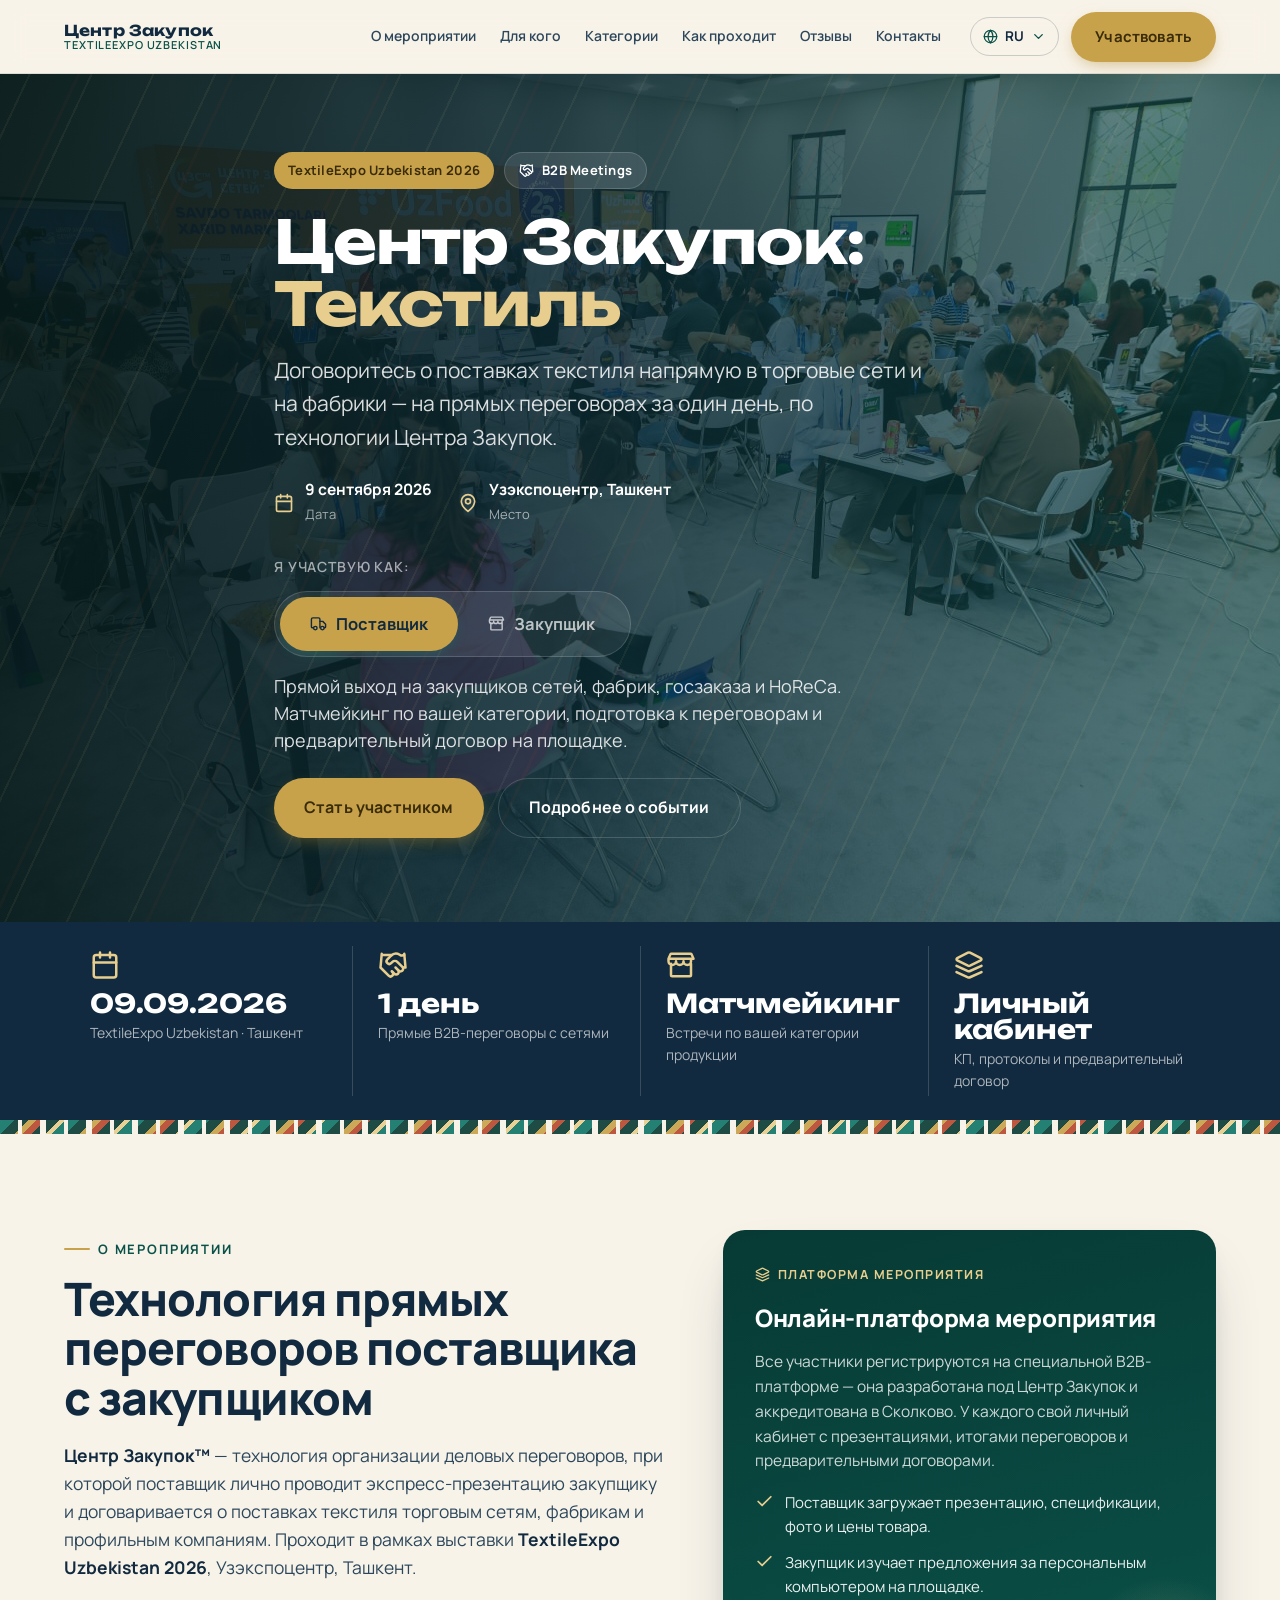
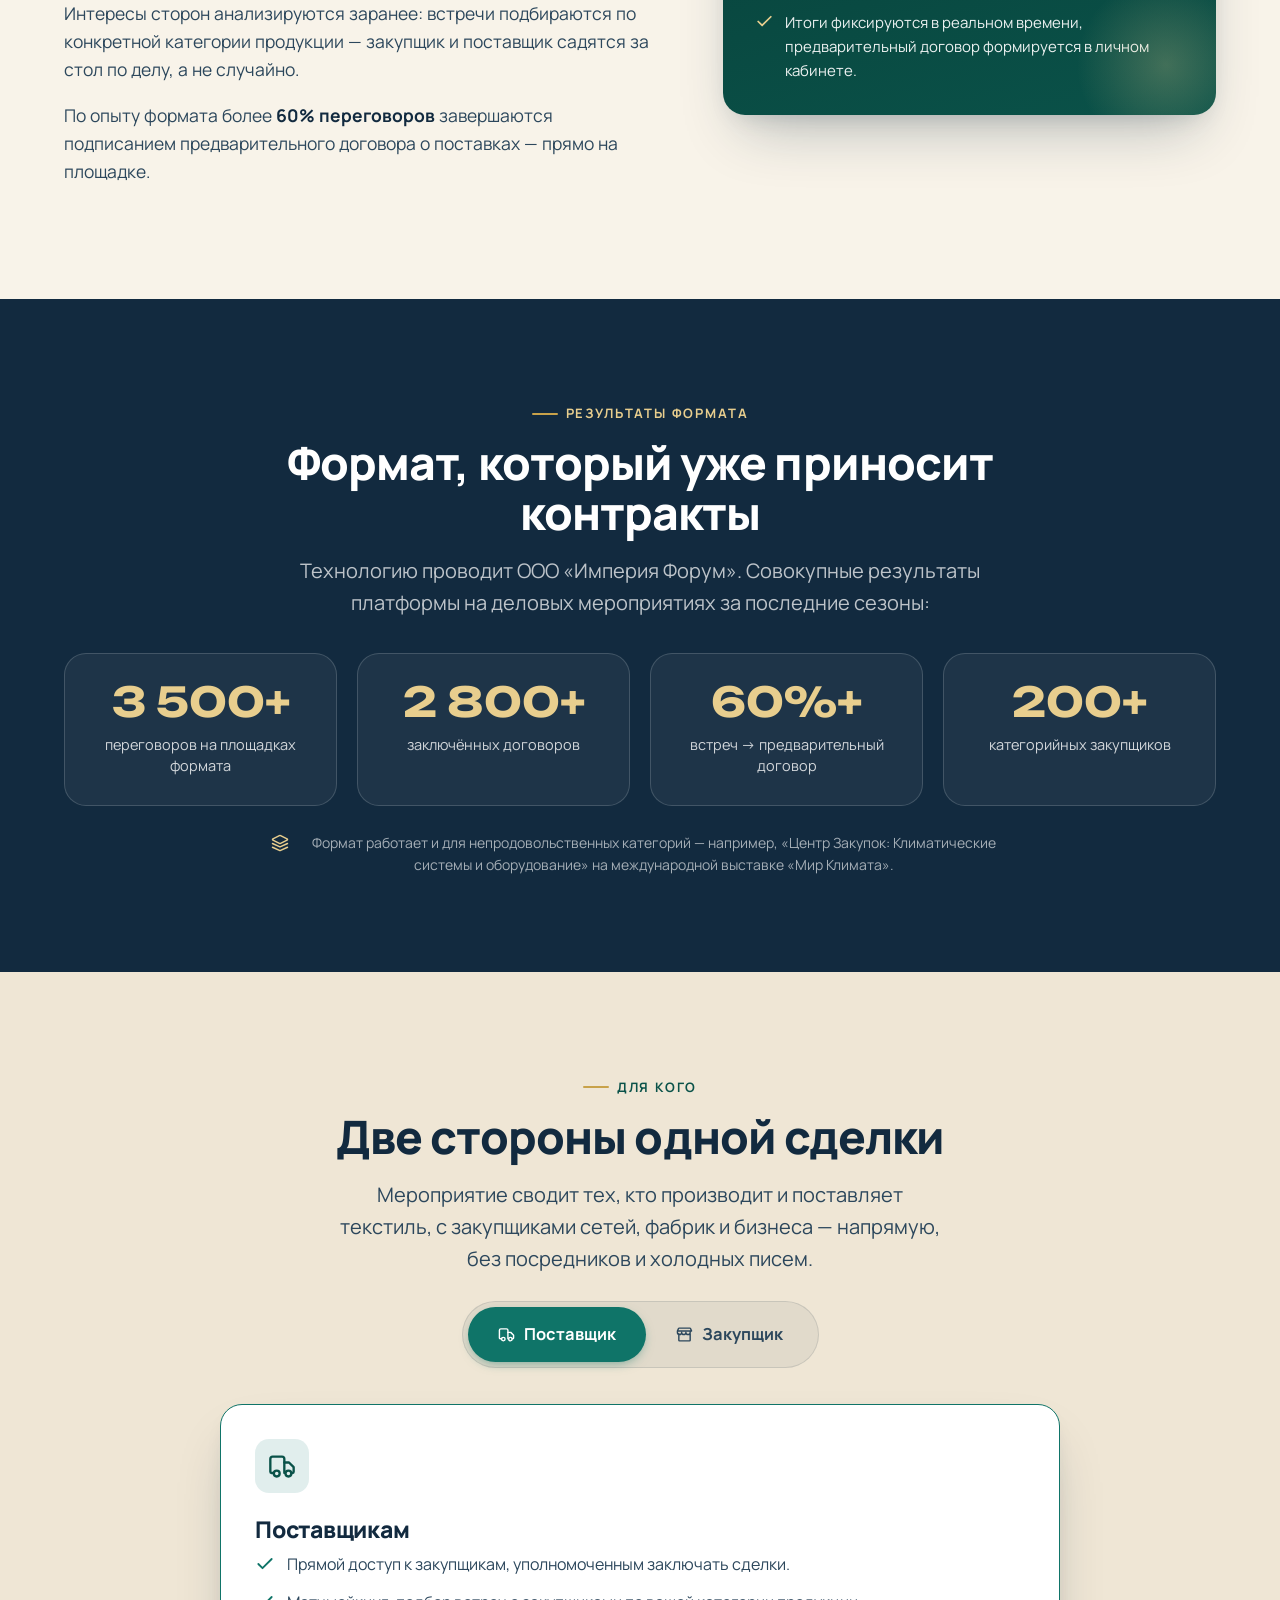
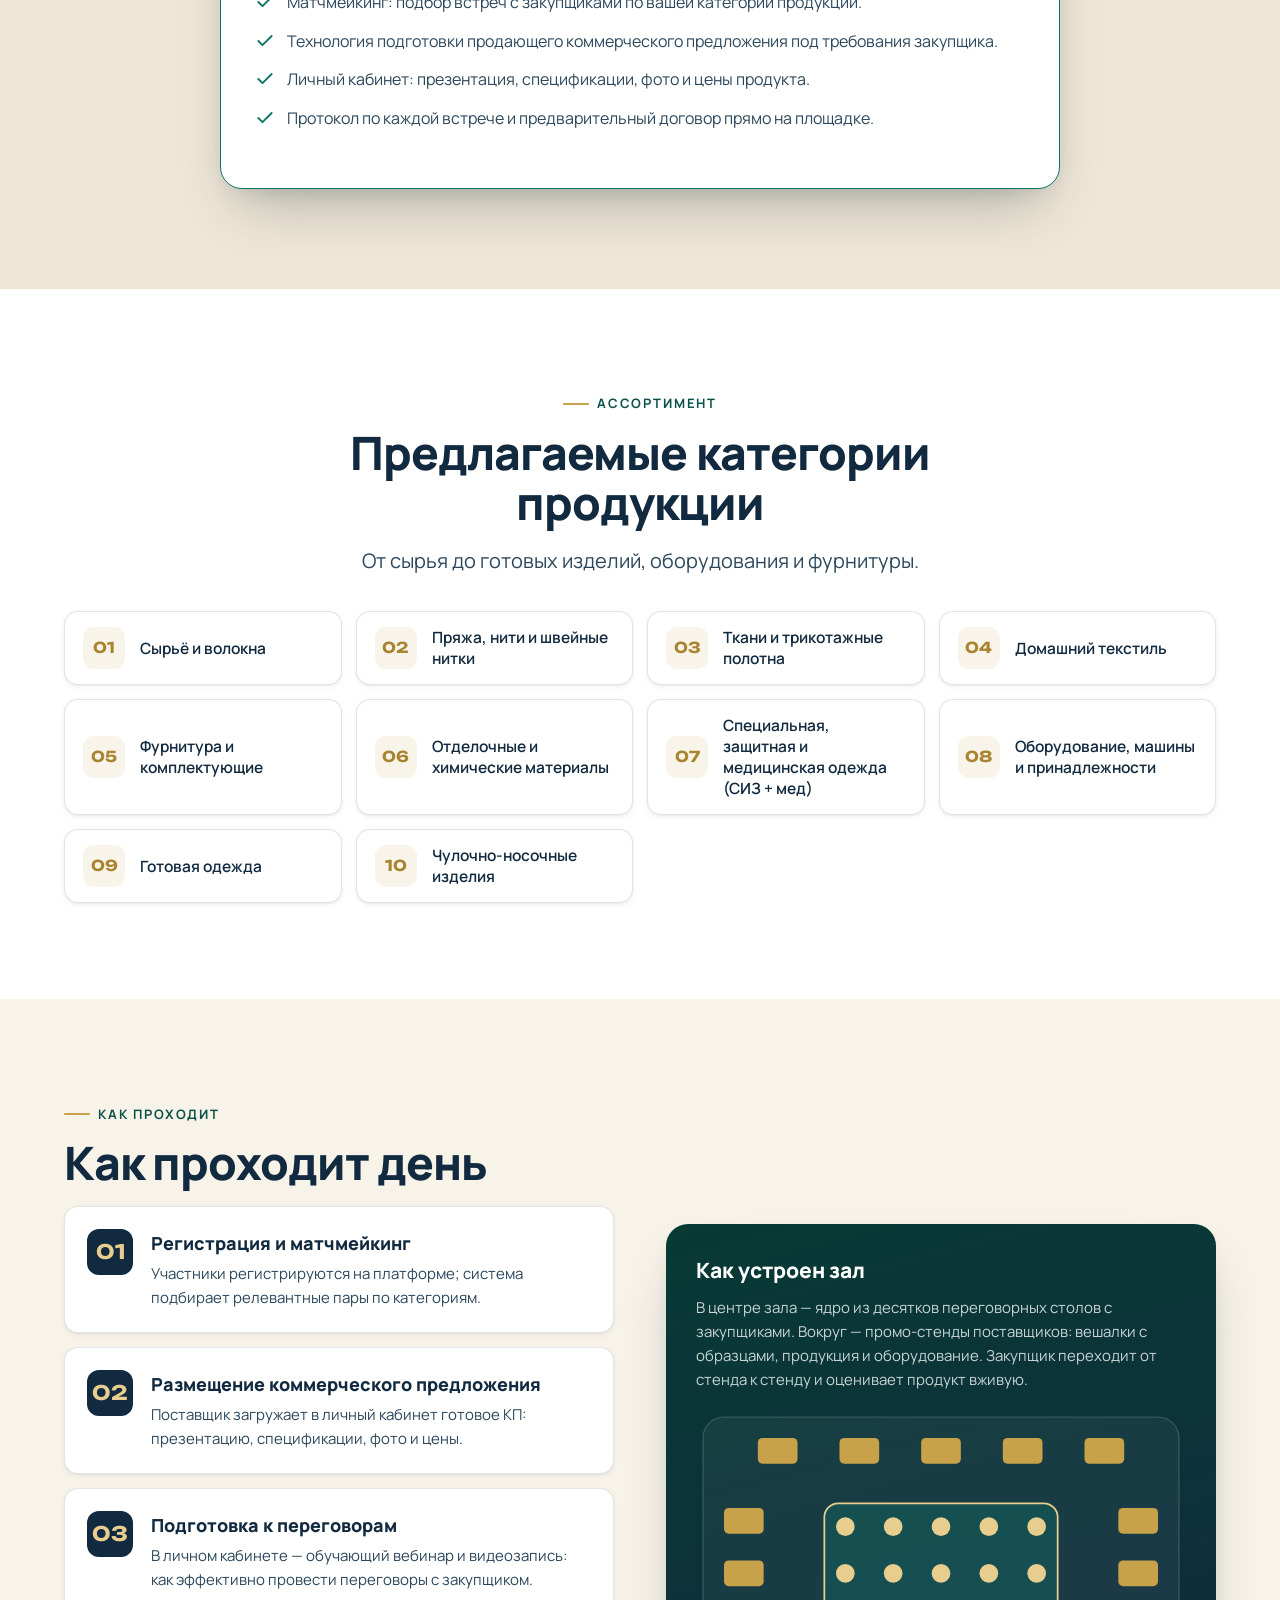
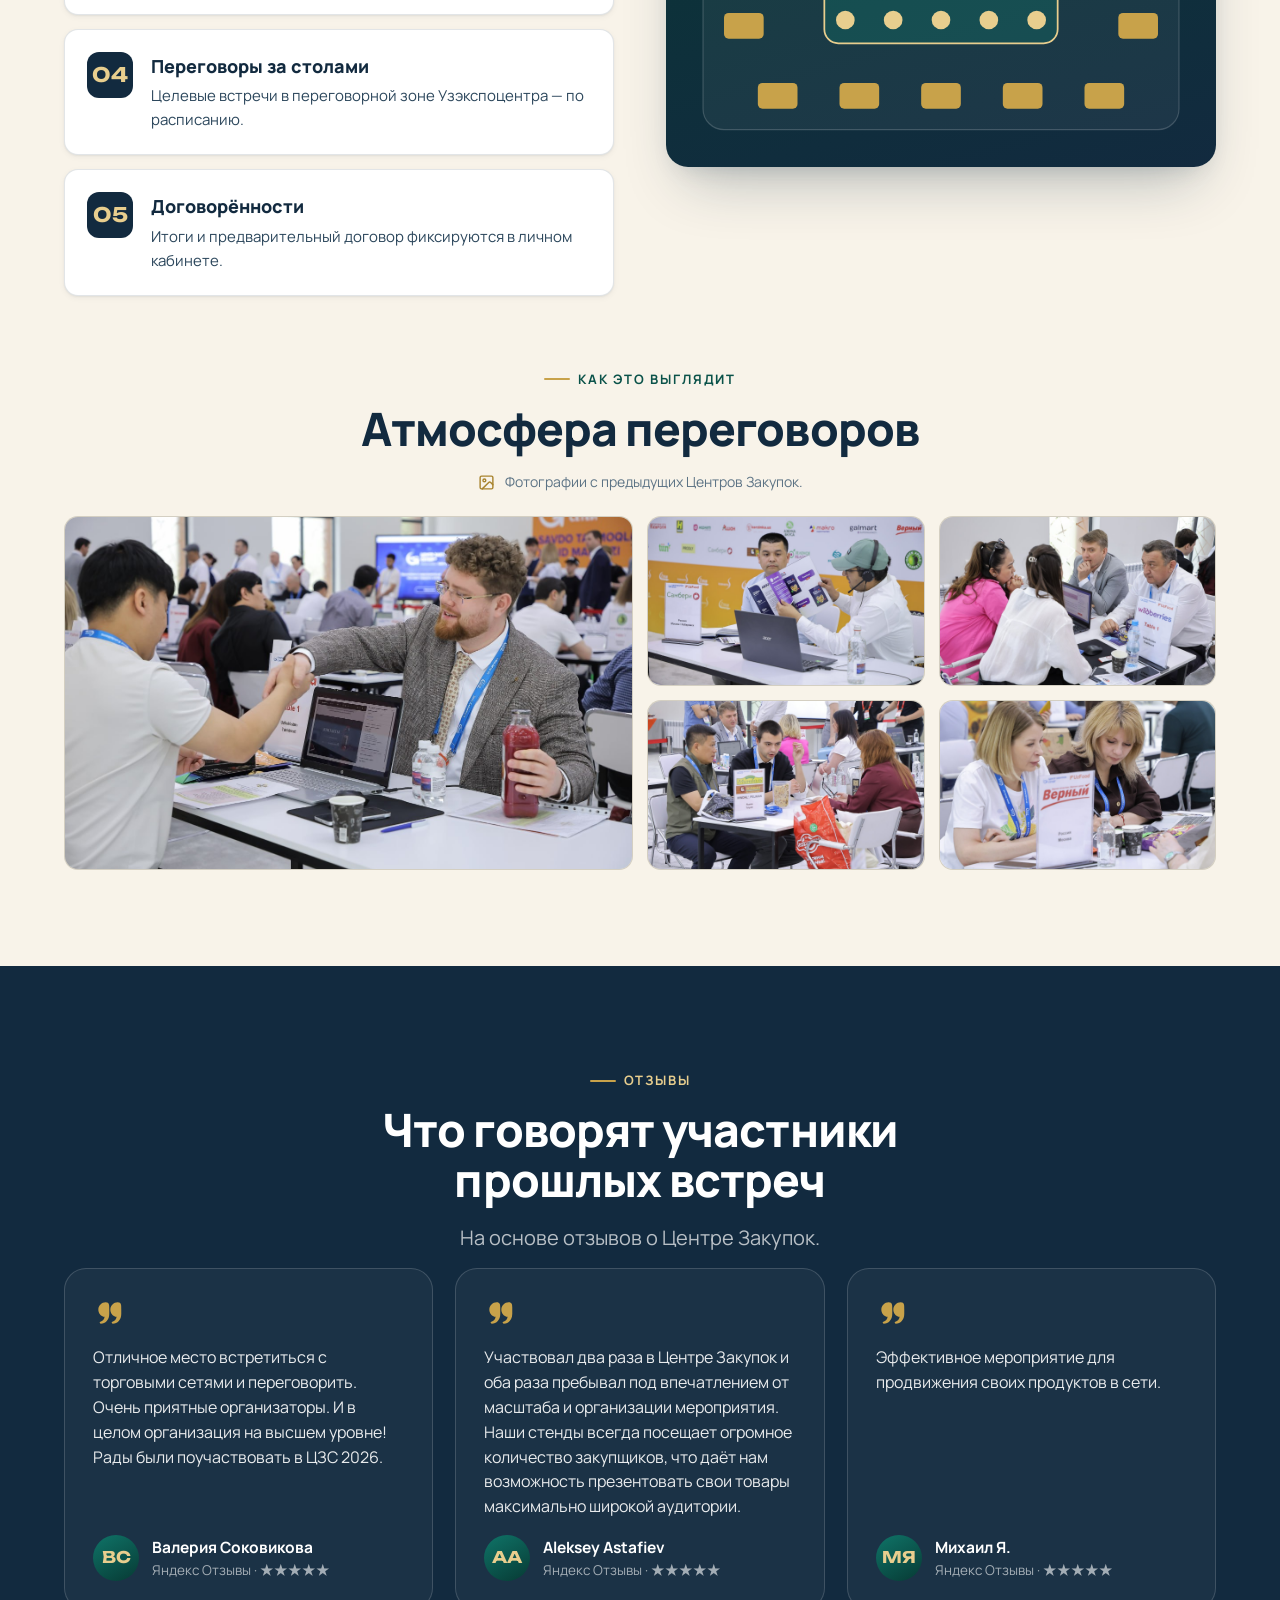
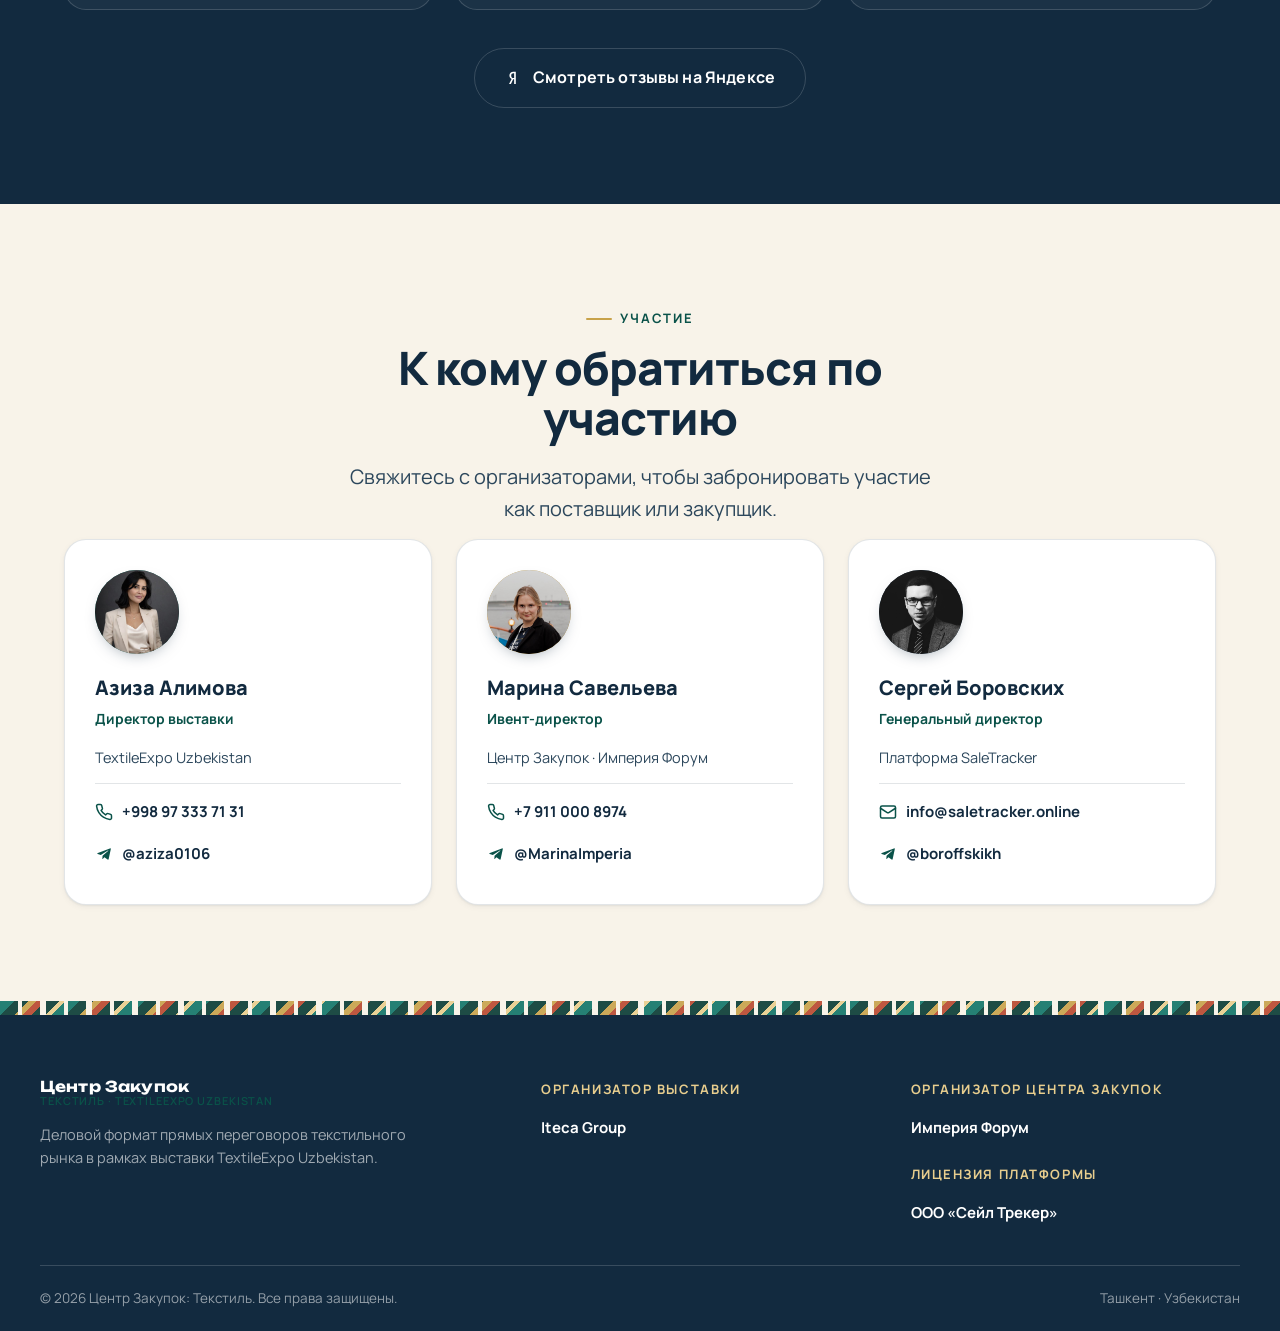
==== commit d4c212b9: "Переименование бренда: «Центр Закупок» (убрано «Сетей») во всех языках и файлах Co-Authored-By: Clau" ====
--- a/index.html
+++ b/index.html
@@ -3,7 +3,7 @@
 <head>
   <meta charset="UTF-8">
   <meta name="viewport" content="width=device-width, initial-scale=1.0">
-  <title data-i18n="meta.title">Центр Закупок Сетей: Текстиль — TextileExpo Uzbekistan 2026, Ташкент</title>
+  <title data-i18n="meta.title">Центр Закупок: Текстиль — TextileExpo Uzbekistan 2026, Ташкент</title>
   <meta name="description" data-i18n="hero.slogan" content="Один день прямых переговоров поставщиков и закупщиков текстиля на международной выставке TextileExpo Uzbekistan, Ташкент.">
 
   <!-- Favicon -->
@@ -16,8 +16,8 @@
 
   <!-- Open Graph (превью в Telegram / WhatsApp / соцсетях) -->
   <meta property="og:type" content="website">
-  <meta property="og:site_name" content="Центр Закупок Сетей: Текстиль">
-  <meta property="og:title" content="Центр Закупок Сетей: Текстиль — TextileExpo Uzbekistan 2026">
+  <meta property="og:site_name" content="Центр Закупок: Текстиль">
+  <meta property="og:title" content="Центр Закупок: Текстиль — TextileExpo Uzbekistan 2026">
   <meta property="og:description" content="Один день прямых B2B-переговоров поставщиков и закупщиков текстиля. Ташкент, Узэкспоцентр, 9 сентября 2026.">
   <meta property="og:url" content="https://centerzakupok.ru/textile-uz/">
   <meta property="og:image" content="https://centerzakupok.ru/textile-uz/img/hero.jpg">
@@ -30,7 +30,7 @@
 
   <!-- Twitter Card -->
   <meta name="twitter:card" content="summary_large_image">
-  <meta name="twitter:title" content="Центр Закупок Сетей: Текстиль — TextileExpo Uzbekistan 2026">
+  <meta name="twitter:title" content="Центр Закупок: Текстиль — TextileExpo Uzbekistan 2026">
   <meta name="twitter:description" content="Один день прямых B2B-переговоров поставщиков и закупщиков текстиля. Ташкент, 9 сентября 2026.">
   <meta name="twitter:image" content="https://centerzakupok.ru/textile-uz/img/hero.jpg">
 
@@ -65,10 +65,10 @@
 <!-- ░░░░░░░░░░ HEADER ░░░░░░░░░░ -->
 <header class="site-header" id="header">
   <div class="container header-inner">
-    <a href="#top" class="brand" aria-label="Центр Закупок Сетей: Текстиль">
-      <img class="brand__logo" src="img/logo.png" alt="Центр Закупок Сетей" onerror="this.remove()">
+    <a href="#top" class="brand" aria-label="Центр Закупок: Текстиль">
+      <img class="brand__logo" src="img/logo.png" alt="Центр Закупок" onerror="this.remove()">
       <span class="brand__text">
-        <span class="brand__title">Центр Закупок Сетей</span>
+        <span class="brand__title">Центр Закупок</span>
         <span class="brand__sub">TextileExpo Uzbekistan</span>
       </span>
     </a>
@@ -134,7 +134,7 @@
         <span class="chip chip--gold" data-i18n="hero.badge1">TextileExpo Uzbekistan 2026</span>
         <span class="chip chip--glass"><svg aria-hidden="true"><use href="#i-handshake"/></svg><span data-i18n="hero.badge2">B2B Meetings</span></span>
       </div>
-      <h1 class="reveal" data-d="1"><span data-i18n="hero.title">Центр Закупок Сетей:</span> <span class="accent" data-i18n="hero.titleAccent">Текстиль</span></h1>
+      <h1 class="reveal" data-d="1"><span data-i18n="hero.title">Центр Закупок:</span> <span class="accent" data-i18n="hero.titleAccent">Текстиль</span></h1>
       <p class="hero__slogan reveal" data-d="1" data-i18n="hero.slogan">Один день прямых переговоров поставщиков и закупщиков текстиля.</p>
 
       <div class="hero__meta reveal" data-d="2">
@@ -204,7 +204,7 @@
   <div class="container">
     <div class="results__head reveal">
       <span class="eyebrow eyebrow--onDark" style="display:inline-flex" data-i18n="results.eyebrow">Результаты формата</span>
-      <h2 class="section-title" data-i18n="results.title">Центр Закупок Сетей уже работает</h2>
+      <h2 class="section-title" data-i18n="results.title">Центр Закупок уже работает</h2>
       <p class="section-lead" style="margin-inline:auto" data-i18n="results.lead"></p>
     </div>
     <div class="results__grid" id="resultsGrid"></div>
@@ -341,8 +341,8 @@
   <div class="container footer-top">
     <div class="footer-brand">
       <a href="#top" class="brand">
-        <img class="brand__logo brand__logo--footer" src="img/logo.png" alt="Центр Закупок Сетей" onerror="this.remove()">
-        <span class="brand__text"><span class="brand__title">Центр Закупок Сетей</span><span class="brand__sub">Текстиль · TextileExpo Uzbekistan</span></span>
+        <img class="brand__logo brand__logo--footer" src="img/logo.png" alt="Центр Закупок" onerror="this.remove()">
+        <span class="brand__text"><span class="brand__title">Центр Закупок</span><span class="brand__sub">Текстиль · TextileExpo Uzbekistan</span></span>
       </a>
       <p data-i18n="footer.tagline"></p>
     </div>
@@ -351,14 +351,14 @@
       <ul id="footerCol1"></ul>
     </div>
     <div class="footer-col">
-      <h4 data-i18n="footer.col2">Организатор Центра Закупок Сетей</h4>
+      <h4 data-i18n="footer.col2">Организатор Центра Закупок</h4>
       <ul id="footerCol2"></ul>
       <h4 style="margin-top:24px" data-i18n="footer.col3">Лицензия платформы</h4>
       <ul id="footerCol3"></ul>
     </div>
   </div>
   <div class="container footer-bottom">
-    <span data-i18n="footer.rights">© 2026 Центр Закупок Сетей: Текстиль. Все права защищены.</span>
+    <span data-i18n="footer.rights">© 2026 Центр Закупок: Текстиль. Все права защищены.</span>
     <span data-i18n="footer.place">Ташкент · Узбекистан</span>
   </div>
 </footer>
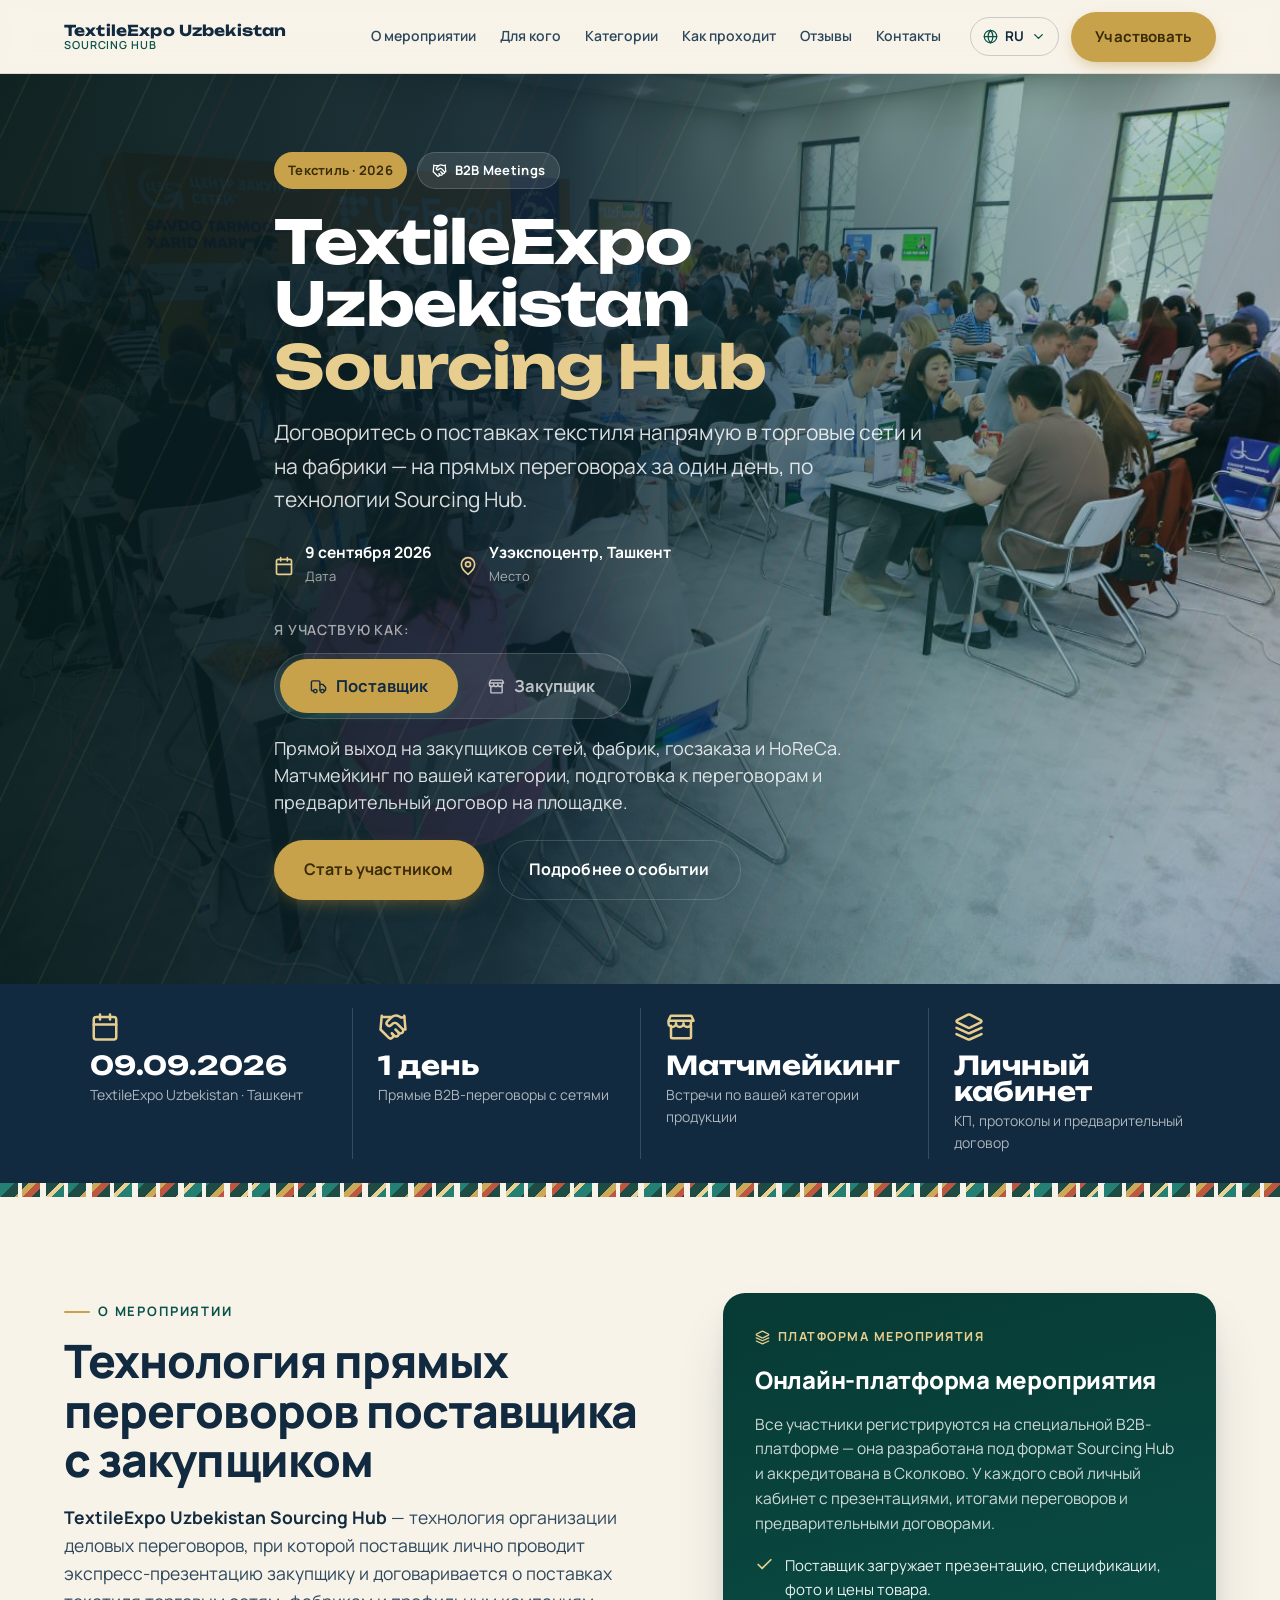
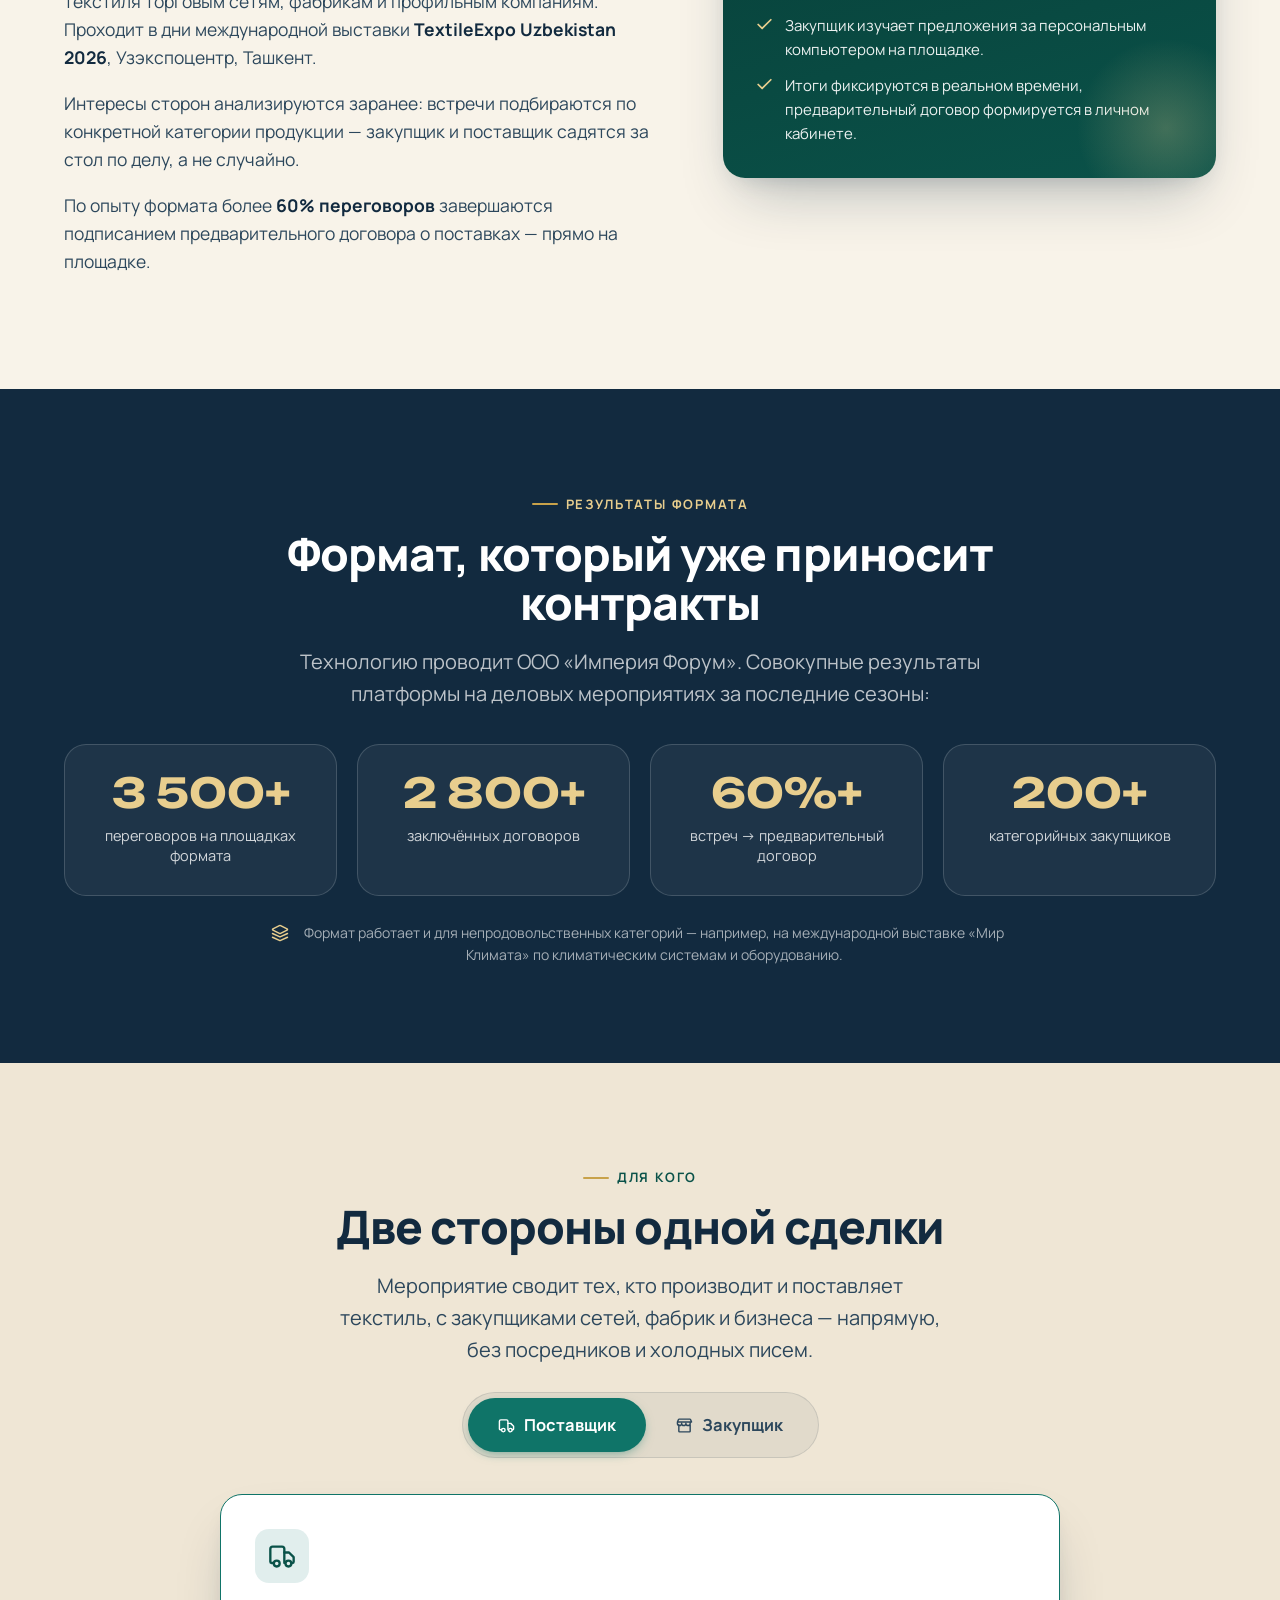
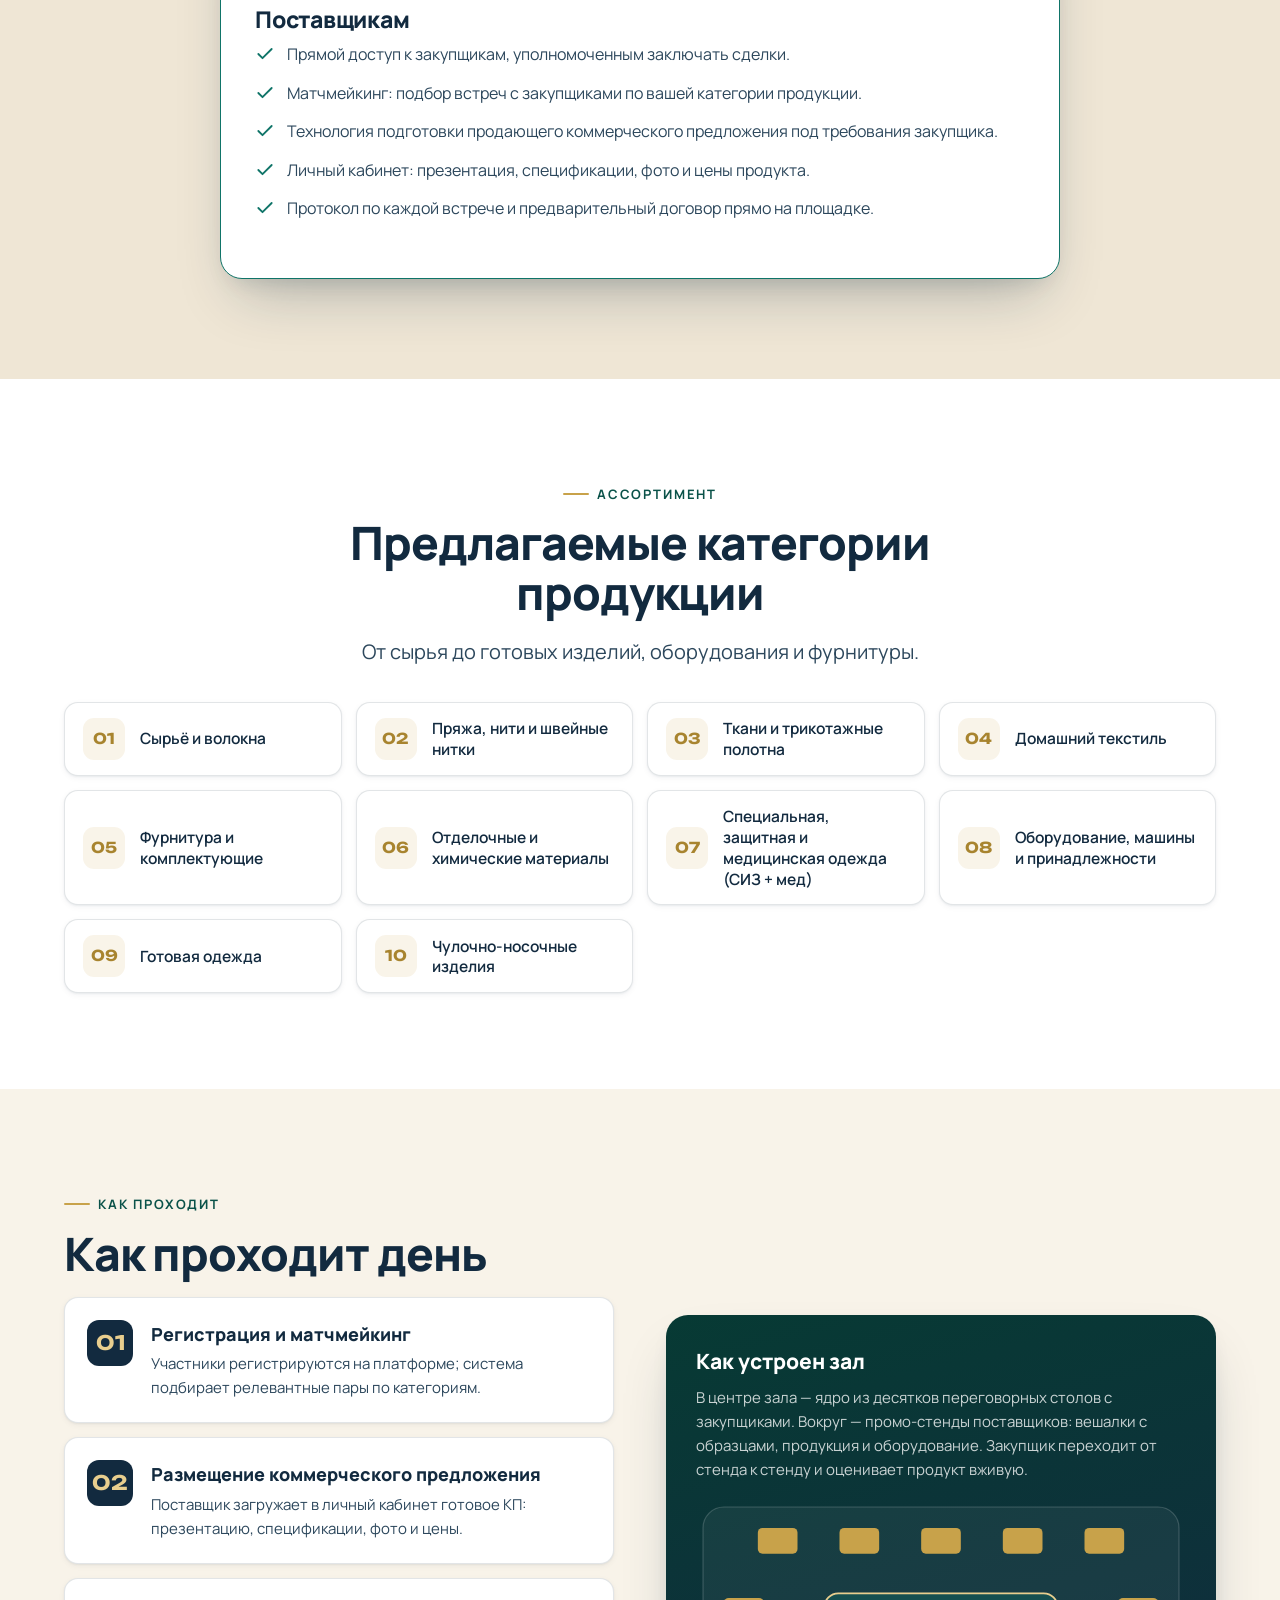
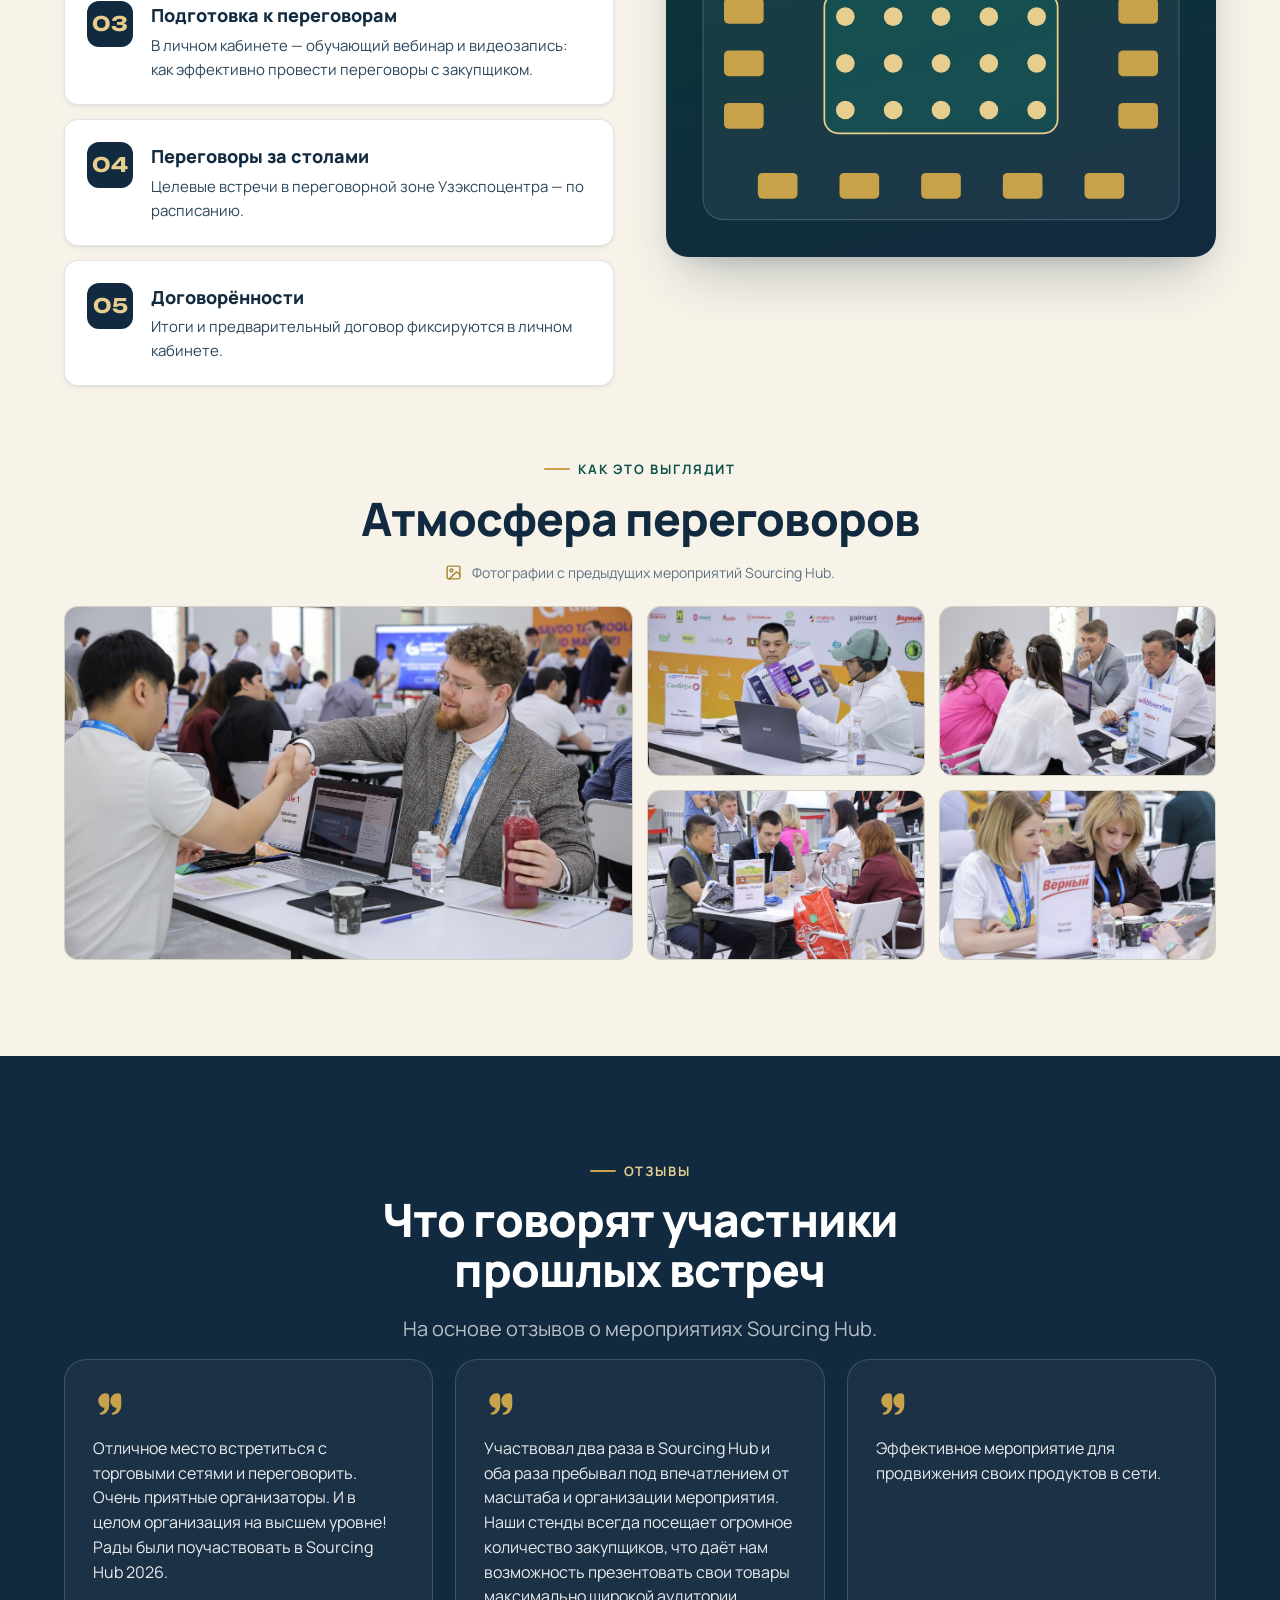
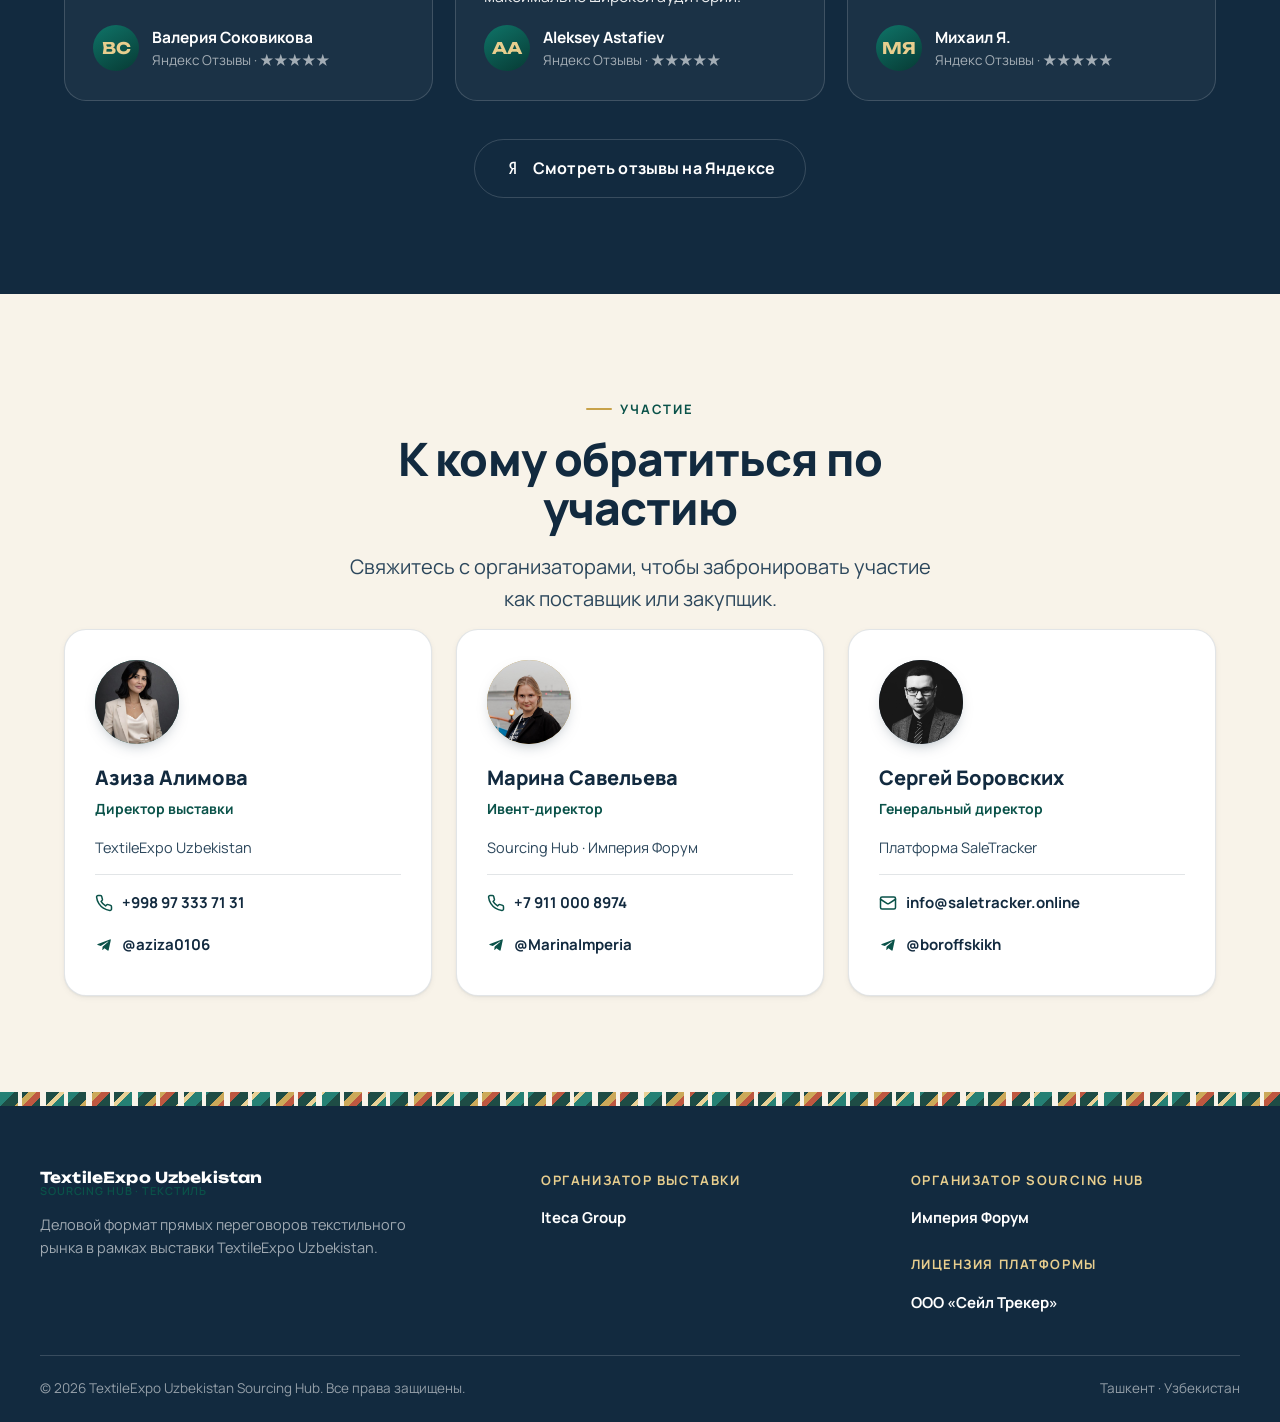
==== commit 182207fd: "Ребрендинг: TextileExpo Uzbekistan Sourcing Hub (единый англ. бренд во всех языках); UZ/ZH/EN синхро" ====
--- a/index.html
+++ b/index.html
@@ -3,7 +3,7 @@
 <head>
   <meta charset="UTF-8">
   <meta name="viewport" content="width=device-width, initial-scale=1.0">
-  <title data-i18n="meta.title">Центр Закупок: Текстиль — TextileExpo Uzbekistan 2026, Ташкент</title>
+  <title data-i18n="meta.title">TextileExpo Uzbekistan Sourcing Hub — Текстиль, Ташкент, 9 сентября 2026</title>
   <meta name="description" data-i18n="hero.slogan" content="Один день прямых переговоров поставщиков и закупщиков текстиля на международной выставке TextileExpo Uzbekistan, Ташкент.">
 
   <!-- Favicon -->
@@ -16,8 +16,8 @@
 
   <!-- Open Graph (превью в Telegram / WhatsApp / соцсетях) -->
   <meta property="og:type" content="website">
-  <meta property="og:site_name" content="Центр Закупок: Текстиль">
-  <meta property="og:title" content="Центр Закупок: Текстиль — TextileExpo Uzbekistan 2026">
+  <meta property="og:site_name" content="TextileExpo Uzbekistan Sourcing Hub">
+  <meta property="og:title" content="TextileExpo Uzbekistan Sourcing Hub — Текстиль, 9 сентября 2026">
   <meta property="og:description" content="Один день прямых B2B-переговоров поставщиков и закупщиков текстиля. Ташкент, Узэкспоцентр, 9 сентября 2026.">
   <meta property="og:url" content="https://centerzakupok.ru/textile-uz/">
   <meta property="og:image" content="https://centerzakupok.ru/textile-uz/img/hero.jpg">
@@ -30,7 +30,7 @@
 
   <!-- Twitter Card -->
   <meta name="twitter:card" content="summary_large_image">
-  <meta name="twitter:title" content="Центр Закупок: Текстиль — TextileExpo Uzbekistan 2026">
+  <meta name="twitter:title" content="TextileExpo Uzbekistan Sourcing Hub — Текстиль, 9 сентября 2026">
   <meta name="twitter:description" content="Один день прямых B2B-переговоров поставщиков и закупщиков текстиля. Ташкент, 9 сентября 2026.">
   <meta name="twitter:image" content="https://centerzakupok.ru/textile-uz/img/hero.jpg">
 
@@ -65,11 +65,11 @@
 <!-- ░░░░░░░░░░ HEADER ░░░░░░░░░░ -->
 <header class="site-header" id="header">
   <div class="container header-inner">
-    <a href="#top" class="brand" aria-label="Центр Закупок: Текстиль">
-      <img class="brand__logo" src="img/logo.png" alt="Центр Закупок" onerror="this.remove()">
+    <a href="#top" class="brand" aria-label="TextileExpo Uzbekistan Sourcing Hub">
+      <img class="brand__logo" src="img/logo.png" alt="TextileExpo Uzbekistan Sourcing Hub" onerror="this.remove()">
       <span class="brand__text">
-        <span class="brand__title">Центр Закупок</span>
-        <span class="brand__sub">TextileExpo Uzbekistan</span>
+        <span class="brand__title">TextileExpo Uzbekistan</span>
+        <span class="brand__sub">Sourcing Hub</span>
       </span>
     </a>
 
@@ -131,10 +131,10 @@
   <div class="container hero__inner">
     <div class="hero__copy">
       <div class="hero__badges reveal">
-        <span class="chip chip--gold" data-i18n="hero.badge1">TextileExpo Uzbekistan 2026</span>
+        <span class="chip chip--gold" data-i18n="hero.badge1">Текстиль · 2026</span>
         <span class="chip chip--glass"><svg aria-hidden="true"><use href="#i-handshake"/></svg><span data-i18n="hero.badge2">B2B Meetings</span></span>
       </div>
-      <h1 class="reveal" data-d="1"><span data-i18n="hero.title">Центр Закупок:</span> <span class="accent" data-i18n="hero.titleAccent">Текстиль</span></h1>
+      <h1 class="reveal" data-d="1"><span data-i18n="hero.title">TextileExpo Uzbekistan</span> <span class="accent" data-i18n="hero.titleAccent">Sourcing Hub</span></h1>
       <p class="hero__slogan reveal" data-d="1" data-i18n="hero.slogan">Один день прямых переговоров поставщиков и закупщиков текстиля.</p>
 
       <div class="hero__meta reveal" data-d="2">
@@ -204,7 +204,7 @@
   <div class="container">
     <div class="results__head reveal">
       <span class="eyebrow eyebrow--onDark" style="display:inline-flex" data-i18n="results.eyebrow">Результаты формата</span>
-      <h2 class="section-title" data-i18n="results.title">Центр Закупок уже работает</h2>
+      <h2 class="section-title" data-i18n="results.title">Формат, который уже приносит контракты</h2>
       <p class="section-lead" style="margin-inline:auto" data-i18n="results.lead"></p>
     </div>
     <div class="results__grid" id="resultsGrid"></div>
@@ -341,8 +341,8 @@
   <div class="container footer-top">
     <div class="footer-brand">
       <a href="#top" class="brand">
-        <img class="brand__logo brand__logo--footer" src="img/logo.png" alt="Центр Закупок" onerror="this.remove()">
-        <span class="brand__text"><span class="brand__title">Центр Закупок</span><span class="brand__sub">Текстиль · TextileExpo Uzbekistan</span></span>
+        <img class="brand__logo brand__logo--footer" src="img/logo.png" alt="TextileExpo Uzbekistan Sourcing Hub" onerror="this.remove()">
+        <span class="brand__text"><span class="brand__title">TextileExpo Uzbekistan</span><span class="brand__sub">Sourcing Hub · Текстиль</span></span>
       </a>
       <p data-i18n="footer.tagline"></p>
     </div>
@@ -351,14 +351,14 @@
       <ul id="footerCol1"></ul>
     </div>
     <div class="footer-col">
-      <h4 data-i18n="footer.col2">Организатор Центра Закупок</h4>
+      <h4 data-i18n="footer.col2">Организатор Sourcing Hub</h4>
       <ul id="footerCol2"></ul>
       <h4 style="margin-top:24px" data-i18n="footer.col3">Лицензия платформы</h4>
       <ul id="footerCol3"></ul>
     </div>
   </div>
   <div class="container footer-bottom">
-    <span data-i18n="footer.rights">© 2026 Центр Закупок: Текстиль. Все права защищены.</span>
+    <span data-i18n="footer.rights">© 2026 TextileExpo Uzbekistan Sourcing Hub. Все права защищены.</span>
     <span data-i18n="footer.place">Ташкент · Узбекистан</span>
   </div>
 </footer>
--- a/css/styles.css
+++ b/css/styles.css
@@ -195,9 +195,9 @@
 /* ══════════ Hero ══════════ */
 .hero{position:relative;overflow:hidden;min-height:620px;display:flex;align-items:center;color:#fff;
   background:linear-gradient(135deg,#0c2235 0%, #0e2f3f 45%, #0a4a44 100%)}
-.hero__bg{position:absolute;inset:0;width:100%;height:100%;object-fit:cover;object-position:center 62%;z-index:0}
+.hero__bg{position:absolute;inset:0;width:100%;height:100%;object-fit:cover;object-position:center 34%;z-index:0}
 .hero__overlay{position:absolute;inset:0;z-index:1;pointer-events:none;
-  background:linear-gradient(95deg, rgba(7,26,25,.95) 0%, rgba(9,38,46,.86) 40%, rgba(10,74,68,.58) 100%)}
+  background:linear-gradient(95deg, rgba(7,26,25,.94) 0%, rgba(8,32,42,.88) 42%, rgba(10,74,68,.42) 74%, rgba(10,74,68,.12) 100%)}
 .hero::before{ /* subtle ikat texture accent on the right edge */
   content:"";position:absolute;inset:0;z-index:2;opacity:.10;pointer-events:none;
   background-image:
